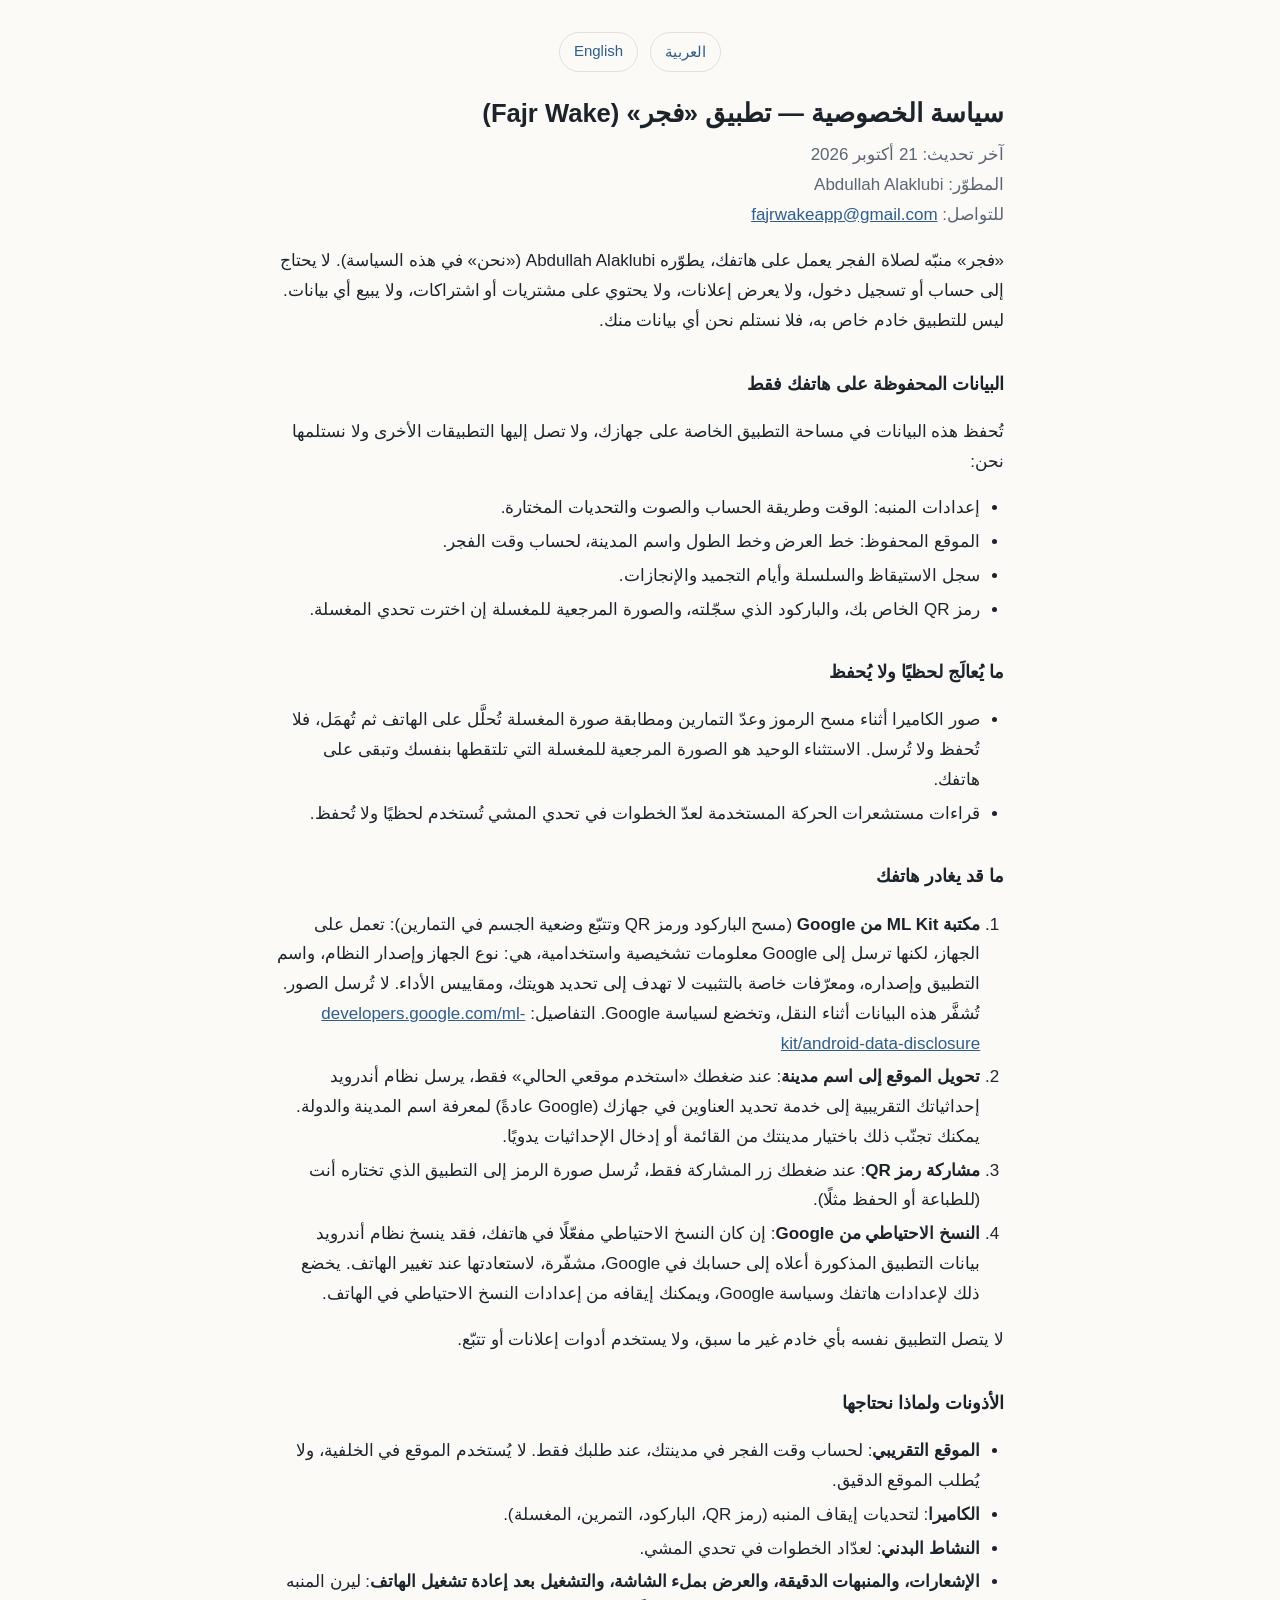
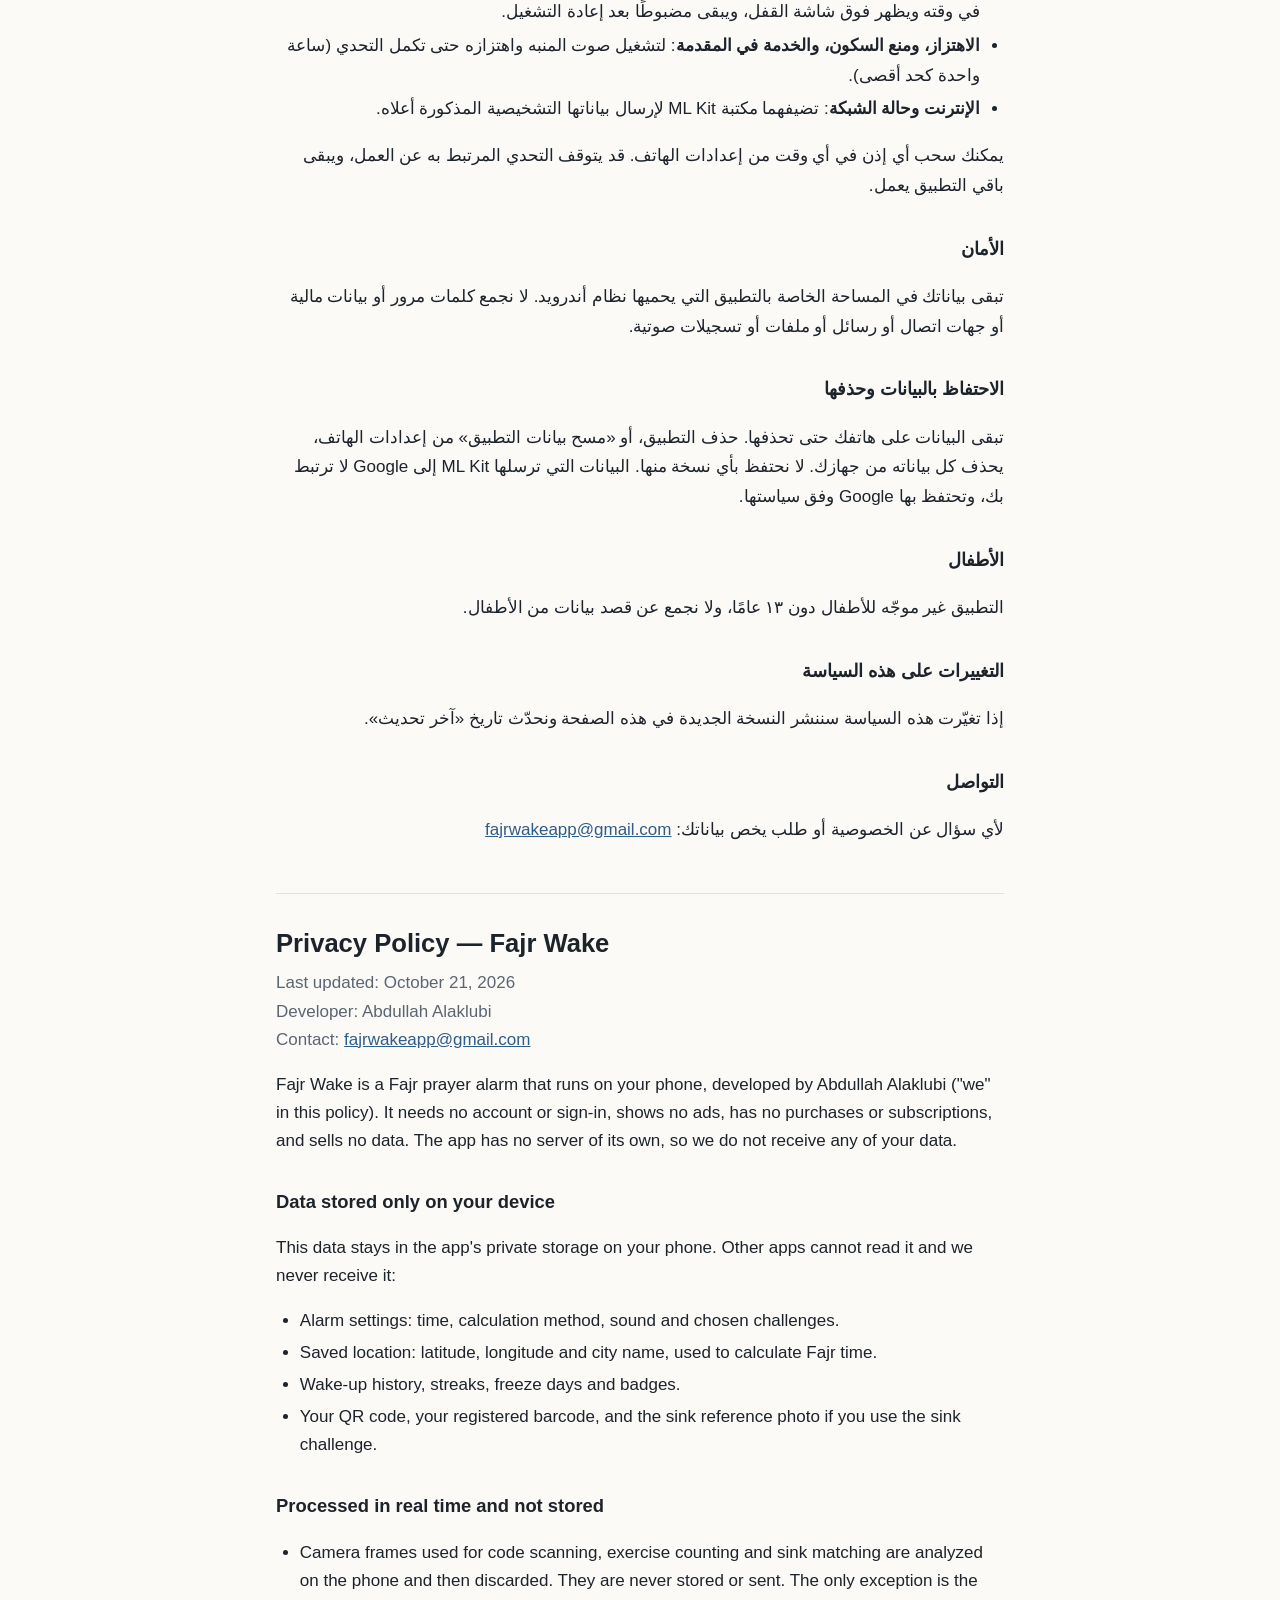
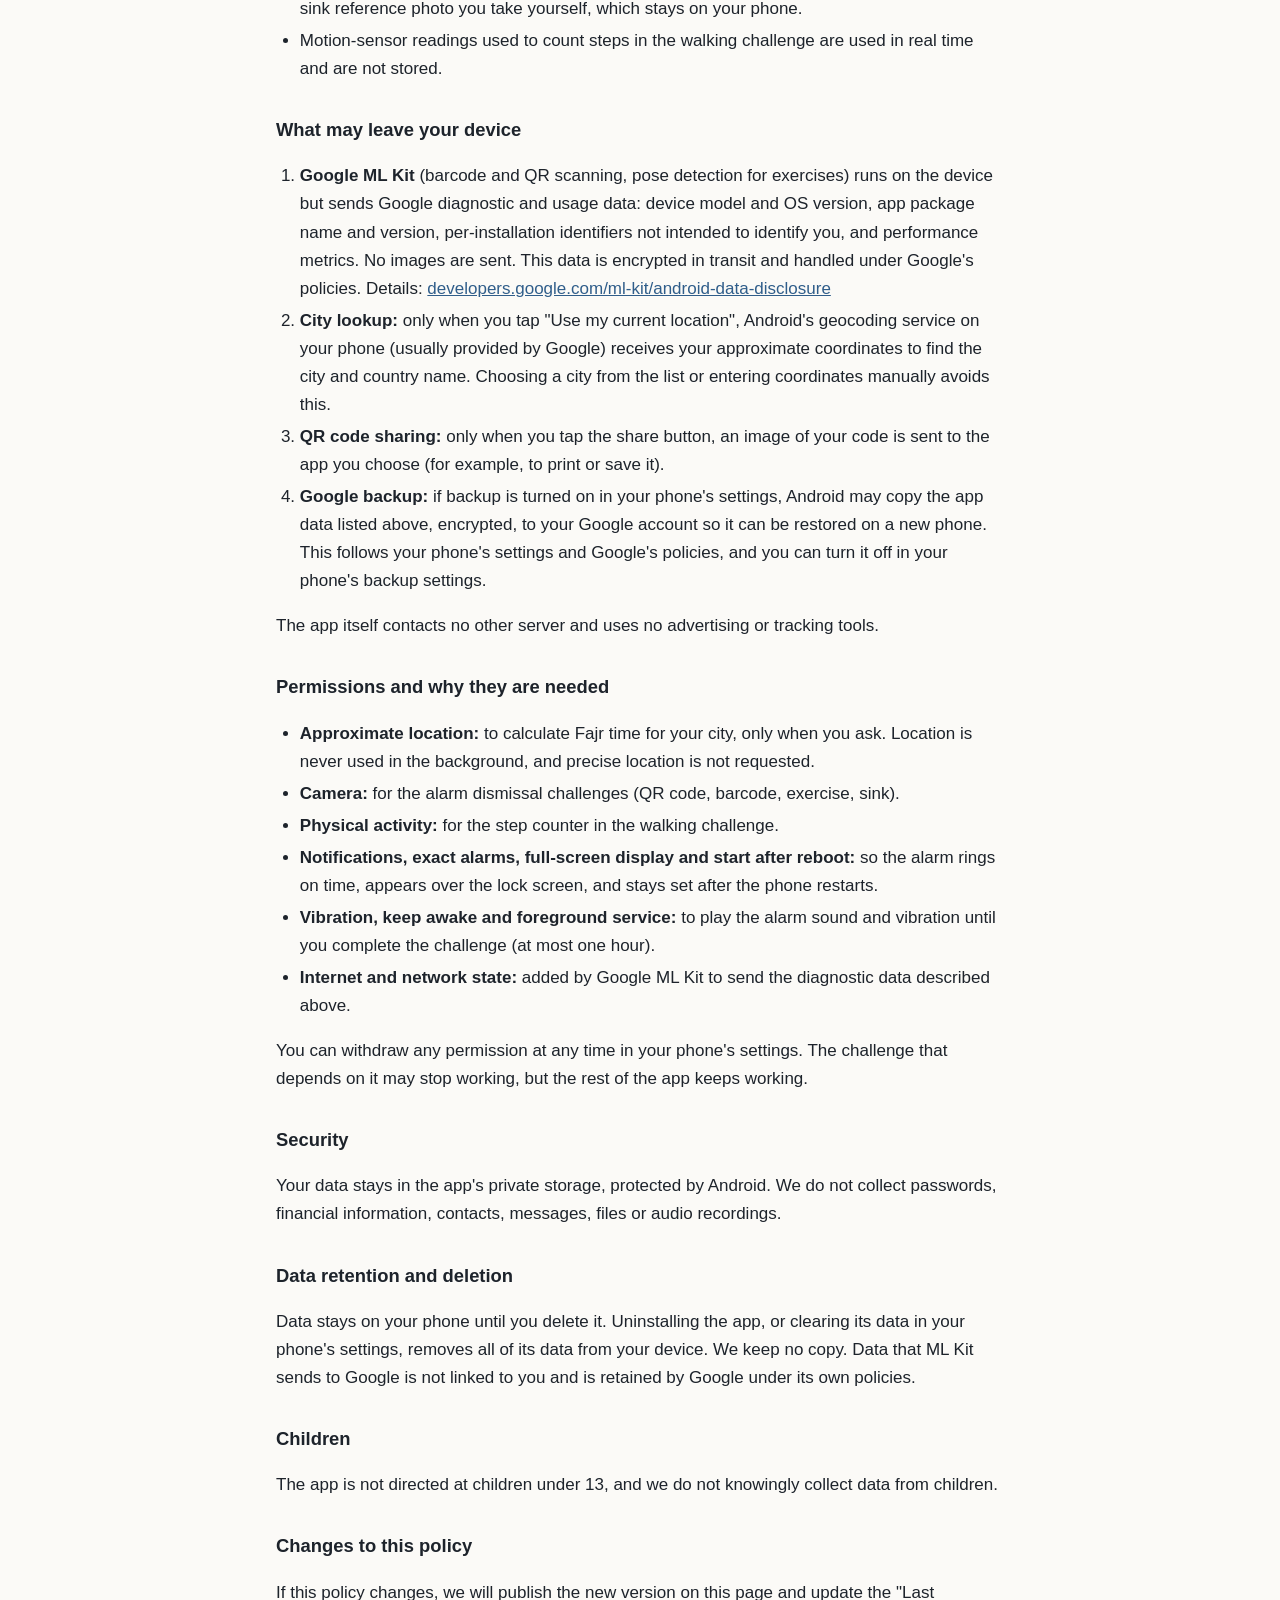
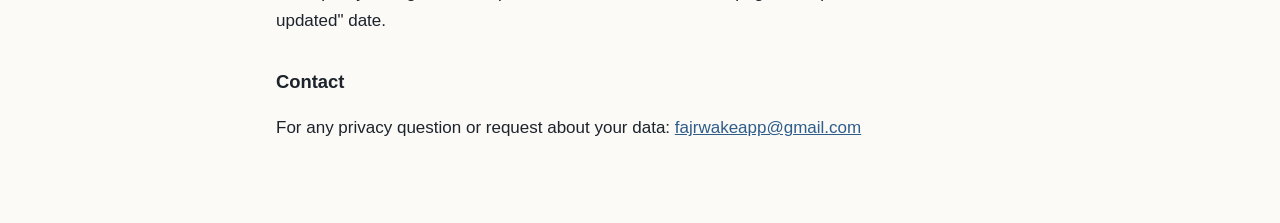
==== privacy-site/index.html @ e9460c7f "Add files via upload" ====
<!doctype html>
<html lang="ar" dir="rtl">
<head>
<meta charset="utf-8">
<meta name="viewport" content="width=device-width, initial-scale=1">
<title>سياسة الخصوصية — فجر | Fajr Wake Privacy Policy</title>
<meta name="description" content="Privacy policy of the Fajr Wake alarm app / سياسة الخصوصية لتطبيق منبه فجر">
<style>
  :root { --bg: #fbfaf7; --fg: #1d232b; --muted: #5b6573; --line: #e3e0d8; --accent: #2f5d8a; }
  @media (prefers-color-scheme: dark) {
    :root { --bg: #12161c; --fg: #e6e9ee; --muted: #9aa4b2; --line: #2a313b; --accent: #8db8e3; }
  }
  * { box-sizing: border-box; }
  body { margin: 0; background: var(--bg); color: var(--fg);
         font: 17px/1.75 "Noto Naskh Arabic", "Segoe UI", Tahoma, Arial, sans-serif; }
  main { max-width: 760px; margin: 0 auto; padding: 32px 16px 64px; }
  nav { display: flex; gap: 12px; justify-content: center; margin-bottom: 24px; }
  nav a { color: var(--accent); text-decoration: none; border: 1px solid var(--line);
          padding: 6px 14px; border-radius: 999px; font-size: 15px; }
  section + section { border-top: 1px solid var(--line); margin-top: 48px; padding-top: 32px; }
  h1 { font-size: 1.6rem; line-height: 1.4; margin: 0 0 8px; }
  h2 { font-size: 1.15rem; margin: 32px 0 8px; }
  .meta { color: var(--muted); margin: 0 0 16px; }
  a { color: var(--accent); overflow-wrap: anywhere; }
  ul, ol { padding-inline-start: 1.4em; }
  li { margin: 4px 0; }
  [lang="en"] { font-family: "Segoe UI", Roboto, Arial, sans-serif; line-height: 1.65; }
</style>
</head>
<body>
<main>
<nav><a href="#ar">العربية</a><a href="#en" lang="en">English</a></nav>

<section id="ar" lang="ar" dir="rtl">
<h1>سياسة الخصوصية — تطبيق «فجر» (Fajr Wake)</h1>
<p class="meta">آخر تحديث: 21 أكتوبر 2026<br>المطوّر: <span lang="en" dir="ltr">Abdullah Alaklubi</span><br>للتواصل: <a href="mailto:fajrwakeapp@gmail.com">fajrwakeapp@gmail.com</a></p>
<p>«فجر» منبّه لصلاة الفجر يعمل على هاتفك، يطوّره <span lang="en" dir="ltr">Abdullah Alaklubi</span> («نحن» في هذه السياسة). لا يحتاج إلى حساب أو تسجيل دخول، ولا يعرض إعلانات، ولا يحتوي على مشتريات أو اشتراكات، ولا يبيع أي بيانات. ليس للتطبيق خادم خاص به، فلا نستلم نحن أي بيانات منك.</p>

<h2>البيانات المحفوظة على هاتفك فقط</h2>
<p>تُحفظ هذه البيانات في مساحة التطبيق الخاصة على جهازك، ولا تصل إليها التطبيقات الأخرى ولا نستلمها نحن:</p>
<ul>
<li>إعدادات المنبه: الوقت وطريقة الحساب والصوت والتحديات المختارة.</li>
<li>الموقع المحفوظ: خط العرض وخط الطول واسم المدينة، لحساب وقت الفجر.</li>
<li>سجل الاستيقاظ والسلسلة وأيام التجميد والإنجازات.</li>
<li>رمز QR الخاص بك، والباركود الذي سجّلته، والصورة المرجعية للمغسلة إن اخترت تحدي المغسلة.</li>
</ul>

<h2>ما يُعالَج لحظيًا ولا يُحفظ</h2>
<ul>
<li>صور الكاميرا أثناء مسح الرموز وعدّ التمارين ومطابقة صورة المغسلة تُحلَّل على الهاتف ثم تُهمَل، فلا تُحفظ ولا تُرسل. الاستثناء الوحيد هو الصورة المرجعية للمغسلة التي تلتقطها بنفسك وتبقى على هاتفك.</li>
<li>قراءات مستشعرات الحركة المستخدمة لعدّ الخطوات في تحدي المشي تُستخدم لحظيًا ولا تُحفظ.</li>
</ul>

<h2>ما قد يغادر هاتفك</h2>
<ol>
<li><strong>مكتبة ML Kit من Google</strong> (مسح الباركود ورمز QR وتتبّع وضعية الجسم في التمارين): تعمل على الجهاز، لكنها ترسل إلى Google معلومات تشخيصية واستخدامية، هي: نوع الجهاز وإصدار النظام، واسم التطبيق وإصداره، ومعرّفات خاصة بالتثبيت لا تهدف إلى تحديد هويتك، ومقاييس الأداء. لا تُرسل الصور. تُشفَّر هذه البيانات أثناء النقل، وتخضع لسياسة Google. التفاصيل: <a href="https://developers.google.com/ml-kit/android-data-disclosure" lang="en" dir="ltr">developers.google.com/ml-kit/android-data-disclosure</a></li>
<li><strong>تحويل الموقع إلى اسم مدينة</strong>: عند ضغطك «استخدم موقعي الحالي» فقط، يرسل نظام أندرويد إحداثياتك التقريبية إلى خدمة تحديد العناوين في جهازك (Google عادةً) لمعرفة اسم المدينة والدولة. يمكنك تجنّب ذلك باختيار مدينتك من القائمة أو إدخال الإحداثيات يدويًا.</li>
<li><strong>مشاركة رمز QR</strong>: عند ضغطك زر المشاركة فقط، تُرسل صورة الرمز إلى التطبيق الذي تختاره أنت (للطباعة أو الحفظ مثلًا).</li>
<li><strong>النسخ الاحتياطي من Google</strong>: إن كان النسخ الاحتياطي مفعّلًا في هاتفك، فقد ينسخ نظام أندرويد بيانات التطبيق المذكورة أعلاه إلى حسابك في Google، مشفّرة، لاستعادتها عند تغيير الهاتف. يخضع ذلك لإعدادات هاتفك وسياسة Google، ويمكنك إيقافه من إعدادات النسخ الاحتياطي في الهاتف.</li>
</ol>
<p>لا يتصل التطبيق نفسه بأي خادم غير ما سبق، ولا يستخدم أدوات إعلانات أو تتبّع.</p>

<h2>الأذونات ولماذا نحتاجها</h2>
<ul>
<li><strong>الموقع التقريبي</strong>: لحساب وقت الفجر في مدينتك، عند طلبك فقط. لا يُستخدم الموقع في الخلفية، ولا يُطلب الموقع الدقيق.</li>
<li><strong>الكاميرا</strong>: لتحديات إيقاف المنبه (رمز QR، الباركود، التمرين، المغسلة).</li>
<li><strong>النشاط البدني</strong>: لعدّاد الخطوات في تحدي المشي.</li>
<li><strong>الإشعارات، والمنبهات الدقيقة، والعرض بملء الشاشة، والتشغيل بعد إعادة تشغيل الهاتف</strong>: ليرن المنبه في وقته ويظهر فوق شاشة القفل، ويبقى مضبوطًا بعد إعادة التشغيل.</li>
<li><strong>الاهتزاز، ومنع السكون، والخدمة في المقدمة</strong>: لتشغيل صوت المنبه واهتزازه حتى تكمل التحدي (ساعة واحدة كحد أقصى).</li>
<li><strong>الإنترنت وحالة الشبكة</strong>: تضيفهما مكتبة ML Kit لإرسال بياناتها التشخيصية المذكورة أعلاه.</li>
</ul>
<p>يمكنك سحب أي إذن في أي وقت من إعدادات الهاتف. قد يتوقف التحدي المرتبط به عن العمل، ويبقى باقي التطبيق يعمل.</p>

<h2>الأمان</h2>
<p>تبقى بياناتك في المساحة الخاصة بالتطبيق التي يحميها نظام أندرويد. لا نجمع كلمات مرور أو بيانات مالية أو جهات اتصال أو رسائل أو ملفات أو تسجيلات صوتية.</p>

<h2>الاحتفاظ بالبيانات وحذفها</h2>
<p>تبقى البيانات على هاتفك حتى تحذفها. حذف التطبيق، أو «مسح بيانات التطبيق» من إعدادات الهاتف، يحذف كل بياناته من جهازك. لا نحتفظ بأي نسخة منها. البيانات التي ترسلها ML Kit إلى Google لا ترتبط بك، وتحتفظ بها Google وفق سياستها.</p>

<h2>الأطفال</h2>
<p>التطبيق غير موجّه للأطفال دون ١٣ عامًا، ولا نجمع عن قصد بيانات من الأطفال.</p>

<h2>التغييرات على هذه السياسة</h2>
<p>إذا تغيّرت هذه السياسة سننشر النسخة الجديدة في هذه الصفحة ونحدّث تاريخ «آخر تحديث».</p>

<h2>التواصل</h2>
<p>لأي سؤال عن الخصوصية أو طلب يخص بياناتك: <a href="mailto:fajrwakeapp@gmail.com">fajrwakeapp@gmail.com</a></p>
</section>

<section id="en" lang="en" dir="ltr">
<h1>Privacy Policy — Fajr Wake</h1>
<p class="meta">Last updated: October 21, 2026<br>Developer: Abdullah Alaklubi<br>Contact: <a href="mailto:fajrwakeapp@gmail.com">fajrwakeapp@gmail.com</a></p>
<p>Fajr Wake is a Fajr prayer alarm that runs on your phone, developed by Abdullah Alaklubi ("we" in this policy). It needs no account or sign-in, shows no ads, has no purchases or subscriptions, and sells no data. The app has no server of its own, so we do not receive any of your data.</p>

<h2>Data stored only on your device</h2>
<p>This data stays in the app's private storage on your phone. Other apps cannot read it and we never receive it:</p>
<ul>
<li>Alarm settings: time, calculation method, sound and chosen challenges.</li>
<li>Saved location: latitude, longitude and city name, used to calculate Fajr time.</li>
<li>Wake-up history, streaks, freeze days and badges.</li>
<li>Your QR code, your registered barcode, and the sink reference photo if you use the sink challenge.</li>
</ul>

<h2>Processed in real time and not stored</h2>
<ul>
<li>Camera frames used for code scanning, exercise counting and sink matching are analyzed on the phone and then discarded. They are never stored or sent. The only exception is the sink reference photo you take yourself, which stays on your phone.</li>
<li>Motion-sensor readings used to count steps in the walking challenge are used in real time and are not stored.</li>
</ul>

<h2>What may leave your device</h2>
<ol>
<li><strong>Google ML Kit</strong> (barcode and QR scanning, pose detection for exercises) runs on the device but sends Google diagnostic and usage data: device model and OS version, app package name and version, per-installation identifiers not intended to identify you, and performance metrics. No images are sent. This data is encrypted in transit and handled under Google's policies. Details: <a href="https://developers.google.com/ml-kit/android-data-disclosure">developers.google.com/ml-kit/android-data-disclosure</a></li>
<li><strong>City lookup:</strong> only when you tap "Use my current location", Android's geocoding service on your phone (usually provided by Google) receives your approximate coordinates to find the city and country name. Choosing a city from the list or entering coordinates manually avoids this.</li>
<li><strong>QR code sharing:</strong> only when you tap the share button, an image of your code is sent to the app you choose (for example, to print or save it).</li>
<li><strong>Google backup:</strong> if backup is turned on in your phone's settings, Android may copy the app data listed above, encrypted, to your Google account so it can be restored on a new phone. This follows your phone's settings and Google's policies, and you can turn it off in your phone's backup settings.</li>
</ol>
<p>The app itself contacts no other server and uses no advertising or tracking tools.</p>

<h2>Permissions and why they are needed</h2>
<ul>
<li><strong>Approximate location:</strong> to calculate Fajr time for your city, only when you ask. Location is never used in the background, and precise location is not requested.</li>
<li><strong>Camera:</strong> for the alarm dismissal challenges (QR code, barcode, exercise, sink).</li>
<li><strong>Physical activity:</strong> for the step counter in the walking challenge.</li>
<li><strong>Notifications, exact alarms, full-screen display and start after reboot:</strong> so the alarm rings on time, appears over the lock screen, and stays set after the phone restarts.</li>
<li><strong>Vibration, keep awake and foreground service:</strong> to play the alarm sound and vibration until you complete the challenge (at most one hour).</li>
<li><strong>Internet and network state:</strong> added by Google ML Kit to send the diagnostic data described above.</li>
</ul>
<p>You can withdraw any permission at any time in your phone's settings. The challenge that depends on it may stop working, but the rest of the app keeps working.</p>

<h2>Security</h2>
<p>Your data stays in the app's private storage, protected by Android. We do not collect passwords, financial information, contacts, messages, files or audio recordings.</p>

<h2>Data retention and deletion</h2>
<p>Data stays on your phone until you delete it. Uninstalling the app, or clearing its data in your phone's settings, removes all of its data from your device. We keep no copy. Data that ML Kit sends to Google is not linked to you and is retained by Google under its own policies.</p>

<h2>Children</h2>
<p>The app is not directed at children under 13, and we do not knowingly collect data from children.</p>

<h2>Changes to this policy</h2>
<p>If this policy changes, we will publish the new version on this page and update the "Last updated" date.</p>

<h2>Contact</h2>
<p>For any privacy question or request about your data: <a href="mailto:fajrwakeapp@gmail.com">fajrwakeapp@gmail.com</a></p>
</section>
</main>
</body>
</html>
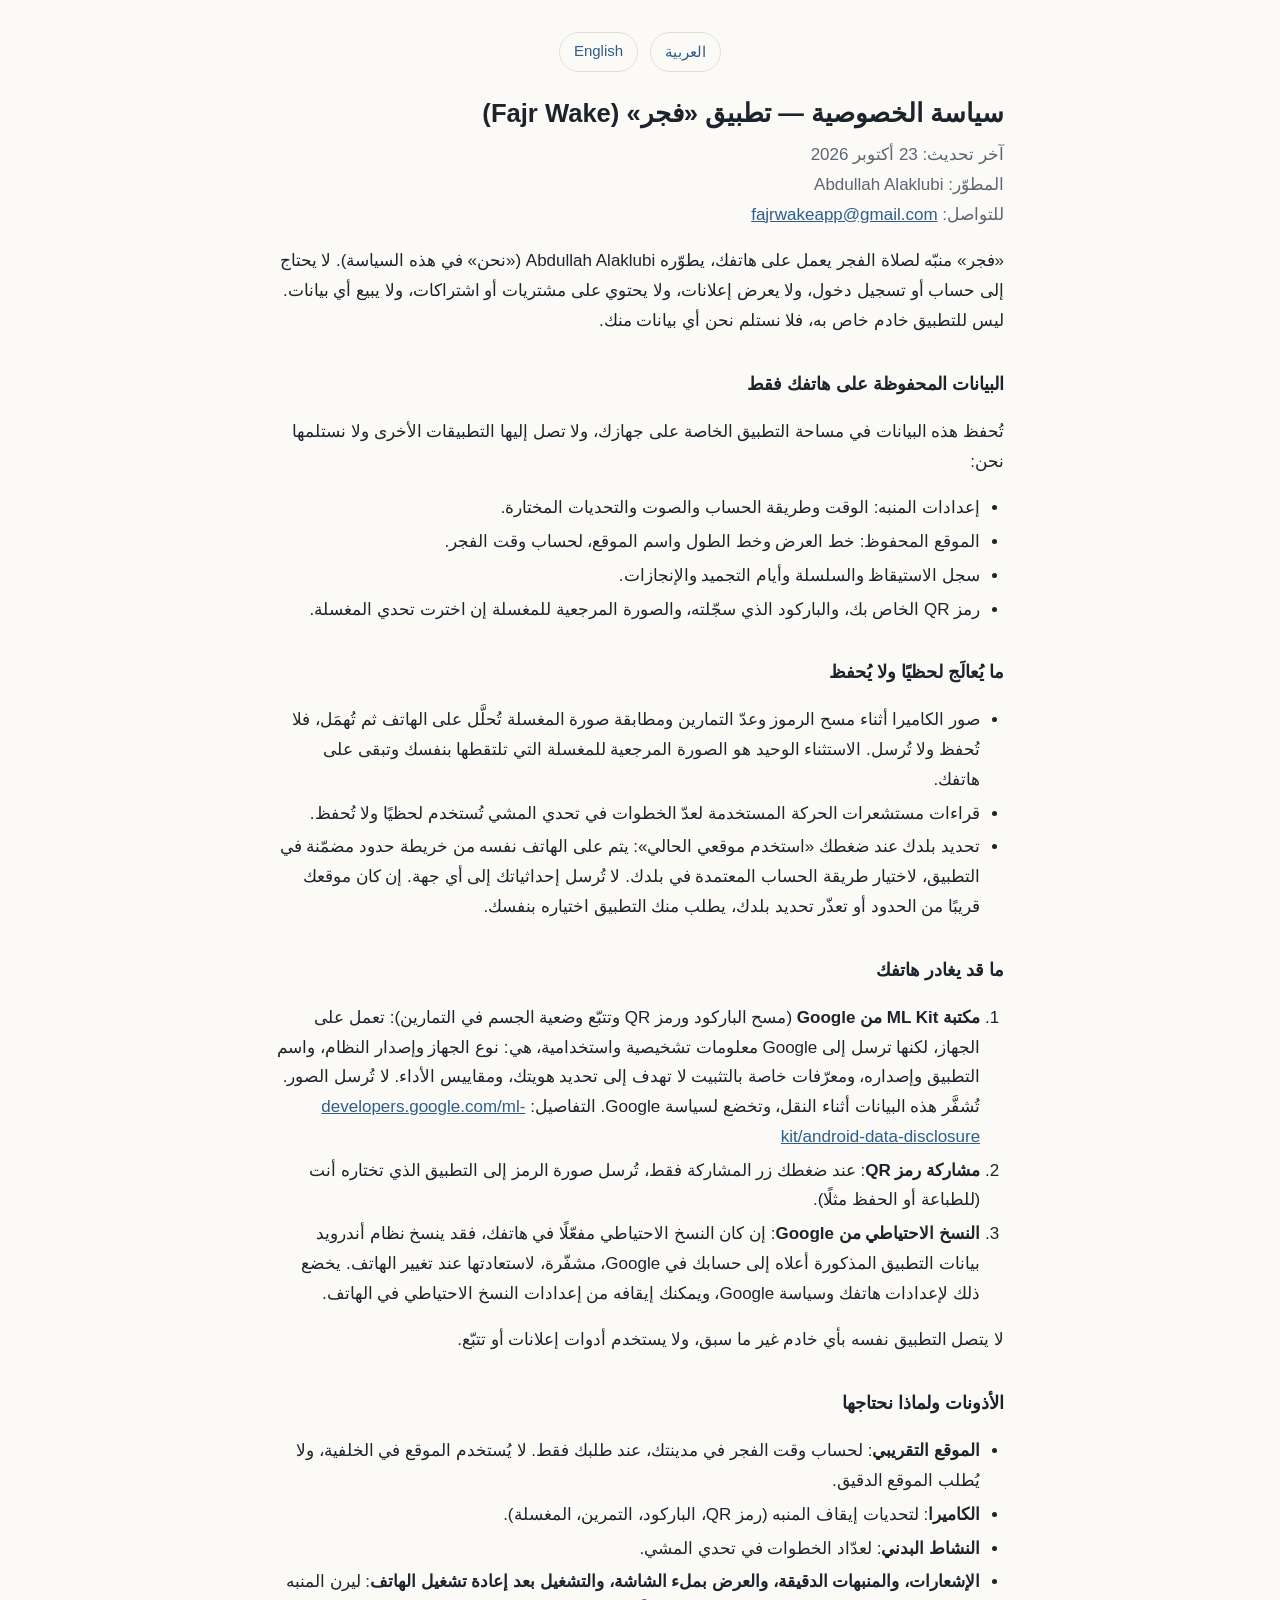
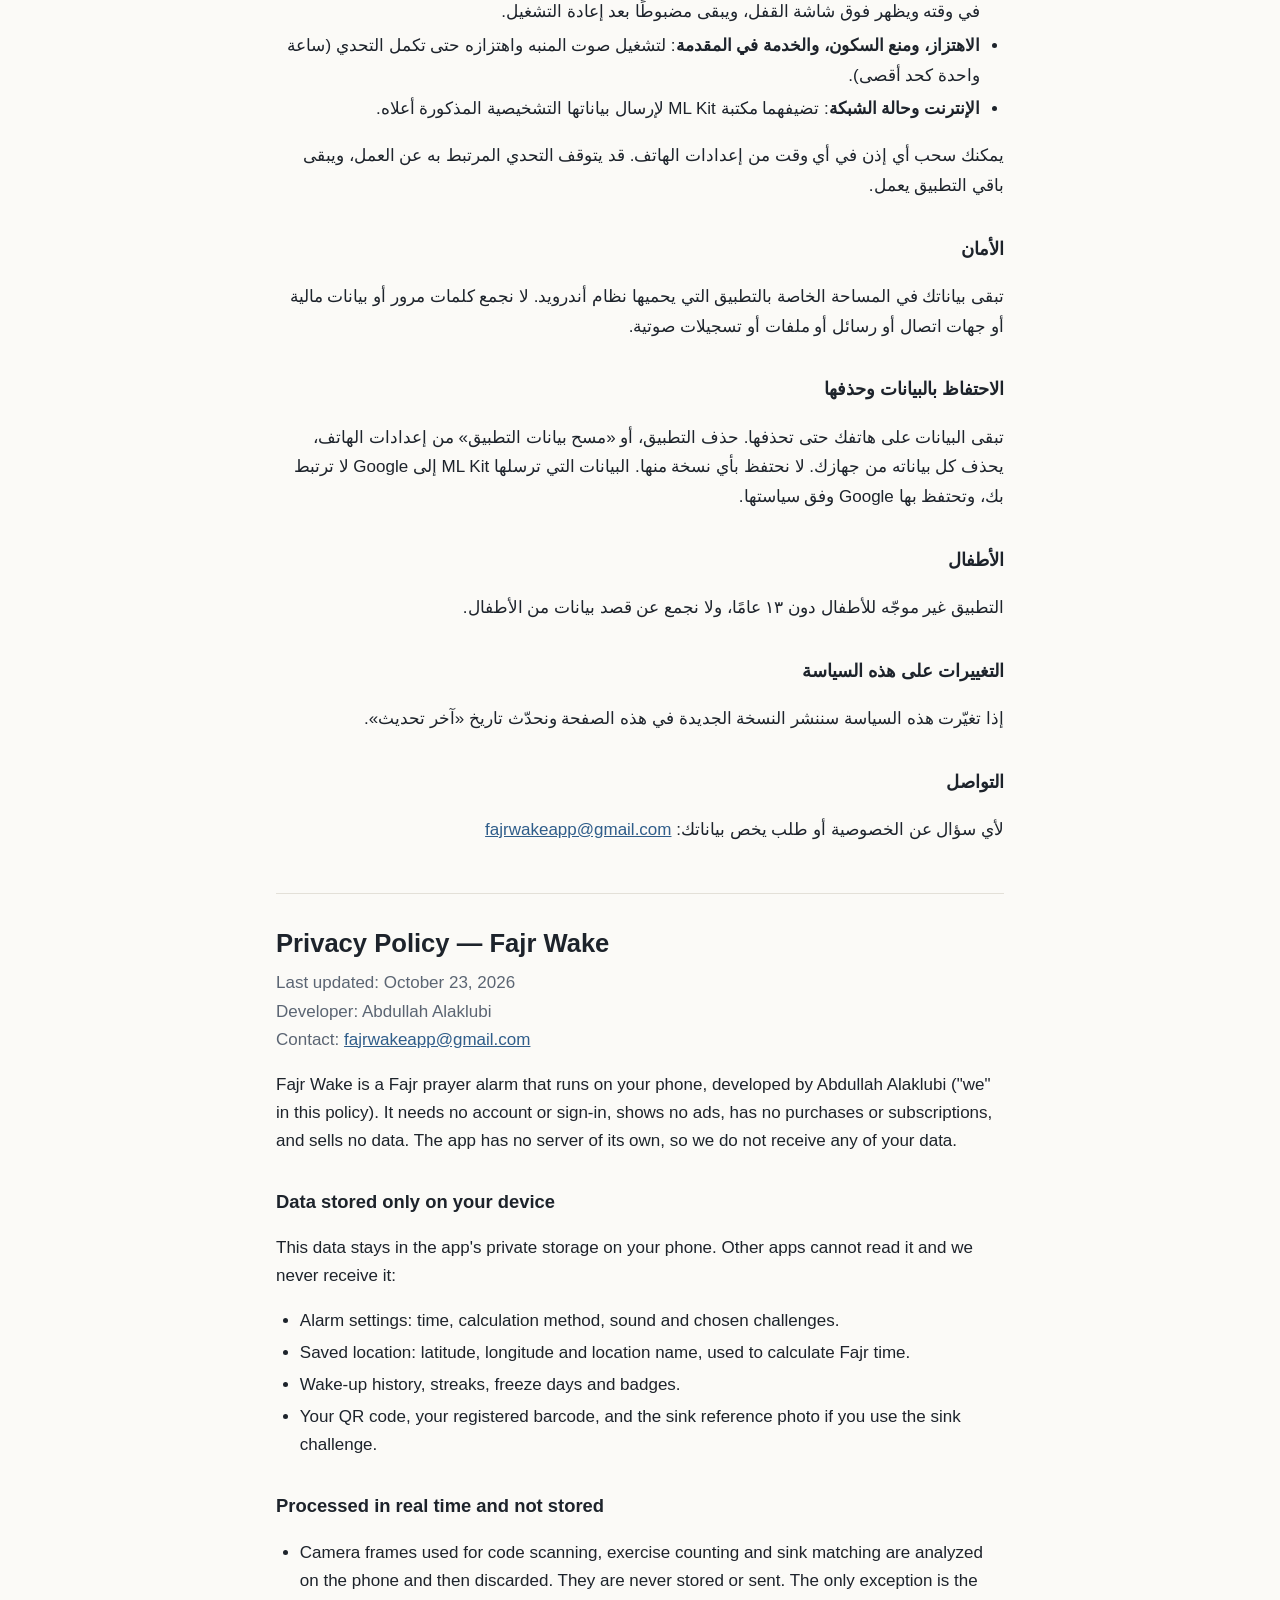
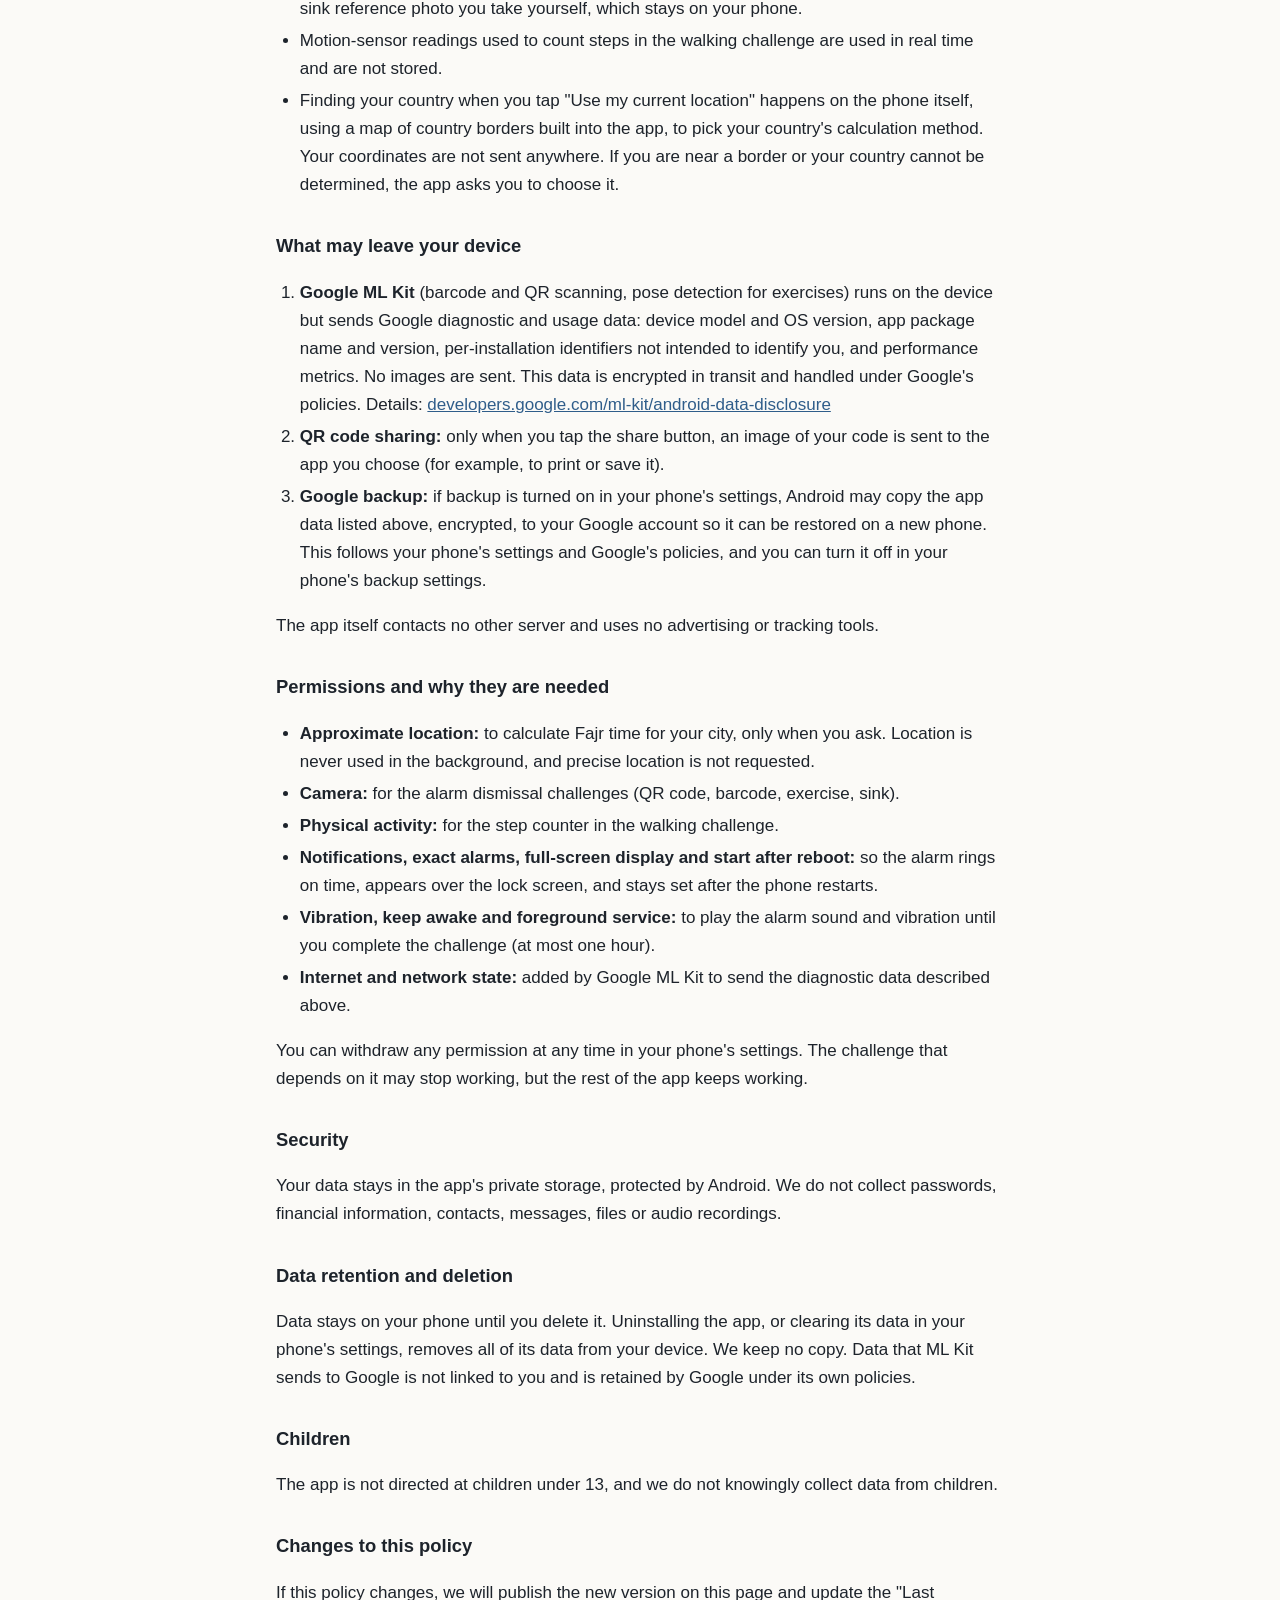
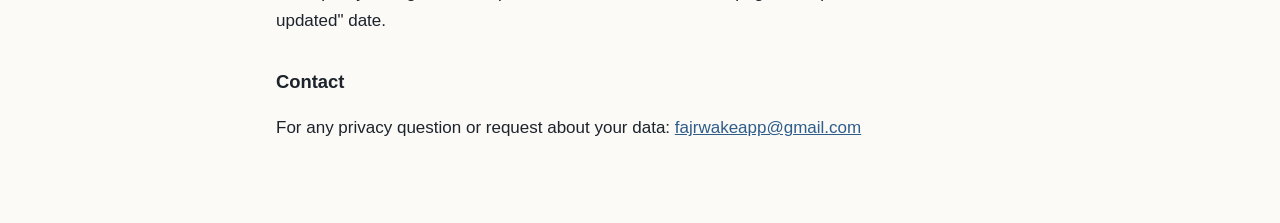
==== commit c64fb13a: "Update index.html" ====
--- a/privacy-site/index.html
+++ b/privacy-site/index.html
@@ -33,14 +33,14 @@
 
 <section id="ar" lang="ar" dir="rtl">
 <h1>سياسة الخصوصية — تطبيق «فجر» (Fajr Wake)</h1>
-<p class="meta">آخر تحديث: 21 أكتوبر 2026<br>المطوّر: <span lang="en" dir="ltr">Abdullah Alaklubi</span><br>للتواصل: <a href="mailto:fajrwakeapp@gmail.com">fajrwakeapp@gmail.com</a></p>
+<p class="meta">آخر تحديث: 23 أكتوبر 2026<br>المطوّر: <span lang="en" dir="ltr">Abdullah Alaklubi</span><br>للتواصل: <a href="mailto:fajrwakeapp@gmail.com">fajrwakeapp@gmail.com</a></p>
 <p>«فجر» منبّه لصلاة الفجر يعمل على هاتفك، يطوّره <span lang="en" dir="ltr">Abdullah Alaklubi</span> («نحن» في هذه السياسة). لا يحتاج إلى حساب أو تسجيل دخول، ولا يعرض إعلانات، ولا يحتوي على مشتريات أو اشتراكات، ولا يبيع أي بيانات. ليس للتطبيق خادم خاص به، فلا نستلم نحن أي بيانات منك.</p>
 
 <h2>البيانات المحفوظة على هاتفك فقط</h2>
 <p>تُحفظ هذه البيانات في مساحة التطبيق الخاصة على جهازك، ولا تصل إليها التطبيقات الأخرى ولا نستلمها نحن:</p>
 <ul>
 <li>إعدادات المنبه: الوقت وطريقة الحساب والصوت والتحديات المختارة.</li>
-<li>الموقع المحفوظ: خط العرض وخط الطول واسم المدينة، لحساب وقت الفجر.</li>
+<li>الموقع المحفوظ: خط العرض وخط الطول واسم الموقع، لحساب وقت الفجر.</li>
 <li>سجل الاستيقاظ والسلسلة وأيام التجميد والإنجازات.</li>
 <li>رمز QR الخاص بك، والباركود الذي سجّلته، والصورة المرجعية للمغسلة إن اخترت تحدي المغسلة.</li>
 </ul>
@@ -49,12 +49,12 @@
 <ul>
 <li>صور الكاميرا أثناء مسح الرموز وعدّ التمارين ومطابقة صورة المغسلة تُحلَّل على الهاتف ثم تُهمَل، فلا تُحفظ ولا تُرسل. الاستثناء الوحيد هو الصورة المرجعية للمغسلة التي تلتقطها بنفسك وتبقى على هاتفك.</li>
 <li>قراءات مستشعرات الحركة المستخدمة لعدّ الخطوات في تحدي المشي تُستخدم لحظيًا ولا تُحفظ.</li>
+<li>تحديد بلدك عند ضغطك «استخدم موقعي الحالي»: يتم على الهاتف نفسه من خريطة حدود مضمّنة في التطبيق، لاختيار طريقة الحساب المعتمدة في بلدك. لا تُرسل إحداثياتك إلى أي جهة. إن كان موقعك قريبًا من الحدود أو تعذّر تحديد بلدك، يطلب منك التطبيق اختياره بنفسك.</li>
 </ul>
 
 <h2>ما قد يغادر هاتفك</h2>
 <ol>
 <li><strong>مكتبة ML Kit من Google</strong> (مسح الباركود ورمز QR وتتبّع وضعية الجسم في التمارين): تعمل على الجهاز، لكنها ترسل إلى Google معلومات تشخيصية واستخدامية، هي: نوع الجهاز وإصدار النظام، واسم التطبيق وإصداره، ومعرّفات خاصة بالتثبيت لا تهدف إلى تحديد هويتك، ومقاييس الأداء. لا تُرسل الصور. تُشفَّر هذه البيانات أثناء النقل، وتخضع لسياسة Google. التفاصيل: <a href="https://developers.google.com/ml-kit/android-data-disclosure" lang="en" dir="ltr">developers.google.com/ml-kit/android-data-disclosure</a></li>
-<li><strong>تحويل الموقع إلى اسم مدينة</strong>: عند ضغطك «استخدم موقعي الحالي» فقط، يرسل نظام أندرويد إحداثياتك التقريبية إلى خدمة تحديد العناوين في جهازك (Google عادةً) لمعرفة اسم المدينة والدولة. يمكنك تجنّب ذلك باختيار مدينتك من القائمة أو إدخال الإحداثيات يدويًا.</li>
 <li><strong>مشاركة رمز QR</strong>: عند ضغطك زر المشاركة فقط، تُرسل صورة الرمز إلى التطبيق الذي تختاره أنت (للطباعة أو الحفظ مثلًا).</li>
 <li><strong>النسخ الاحتياطي من Google</strong>: إن كان النسخ الاحتياطي مفعّلًا في هاتفك، فقد ينسخ نظام أندرويد بيانات التطبيق المذكورة أعلاه إلى حسابك في Google، مشفّرة، لاستعادتها عند تغيير الهاتف. يخضع ذلك لإعدادات هاتفك وسياسة Google، ويمكنك إيقافه من إعدادات النسخ الاحتياطي في الهاتف.</li>
 </ol>
@@ -89,14 +89,14 @@
 
 <section id="en" lang="en" dir="ltr">
 <h1>Privacy Policy — Fajr Wake</h1>
-<p class="meta">Last updated: October 21, 2026<br>Developer: Abdullah Alaklubi<br>Contact: <a href="mailto:fajrwakeapp@gmail.com">fajrwakeapp@gmail.com</a></p>
+<p class="meta">Last updated: October 23, 2026<br>Developer: Abdullah Alaklubi<br>Contact: <a href="mailto:fajrwakeapp@gmail.com">fajrwakeapp@gmail.com</a></p>
 <p>Fajr Wake is a Fajr prayer alarm that runs on your phone, developed by Abdullah Alaklubi ("we" in this policy). It needs no account or sign-in, shows no ads, has no purchases or subscriptions, and sells no data. The app has no server of its own, so we do not receive any of your data.</p>
 
 <h2>Data stored only on your device</h2>
 <p>This data stays in the app's private storage on your phone. Other apps cannot read it and we never receive it:</p>
 <ul>
 <li>Alarm settings: time, calculation method, sound and chosen challenges.</li>
-<li>Saved location: latitude, longitude and city name, used to calculate Fajr time.</li>
+<li>Saved location: latitude, longitude and location name, used to calculate Fajr time.</li>
 <li>Wake-up history, streaks, freeze days and badges.</li>
 <li>Your QR code, your registered barcode, and the sink reference photo if you use the sink challenge.</li>
 </ul>
@@ -105,12 +105,12 @@
 <ul>
 <li>Camera frames used for code scanning, exercise counting and sink matching are analyzed on the phone and then discarded. They are never stored or sent. The only exception is the sink reference photo you take yourself, which stays on your phone.</li>
 <li>Motion-sensor readings used to count steps in the walking challenge are used in real time and are not stored.</li>
+<li>Finding your country when you tap "Use my current location" happens on the phone itself, using a map of country borders built into the app, to pick your country's calculation method. Your coordinates are not sent anywhere. If you are near a border or your country cannot be determined, the app asks you to choose it.</li>
 </ul>
 
 <h2>What may leave your device</h2>
 <ol>
 <li><strong>Google ML Kit</strong> (barcode and QR scanning, pose detection for exercises) runs on the device but sends Google diagnostic and usage data: device model and OS version, app package name and version, per-installation identifiers not intended to identify you, and performance metrics. No images are sent. This data is encrypted in transit and handled under Google's policies. Details: <a href="https://developers.google.com/ml-kit/android-data-disclosure">developers.google.com/ml-kit/android-data-disclosure</a></li>
-<li><strong>City lookup:</strong> only when you tap "Use my current location", Android's geocoding service on your phone (usually provided by Google) receives your approximate coordinates to find the city and country name. Choosing a city from the list or entering coordinates manually avoids this.</li>
 <li><strong>QR code sharing:</strong> only when you tap the share button, an image of your code is sent to the app you choose (for example, to print or save it).</li>
 <li><strong>Google backup:</strong> if backup is turned on in your phone's settings, Android may copy the app data listed above, encrypted, to your Google account so it can be restored on a new phone. This follows your phone's settings and Google's policies, and you can turn it off in your phone's backup settings.</li>
 </ol>
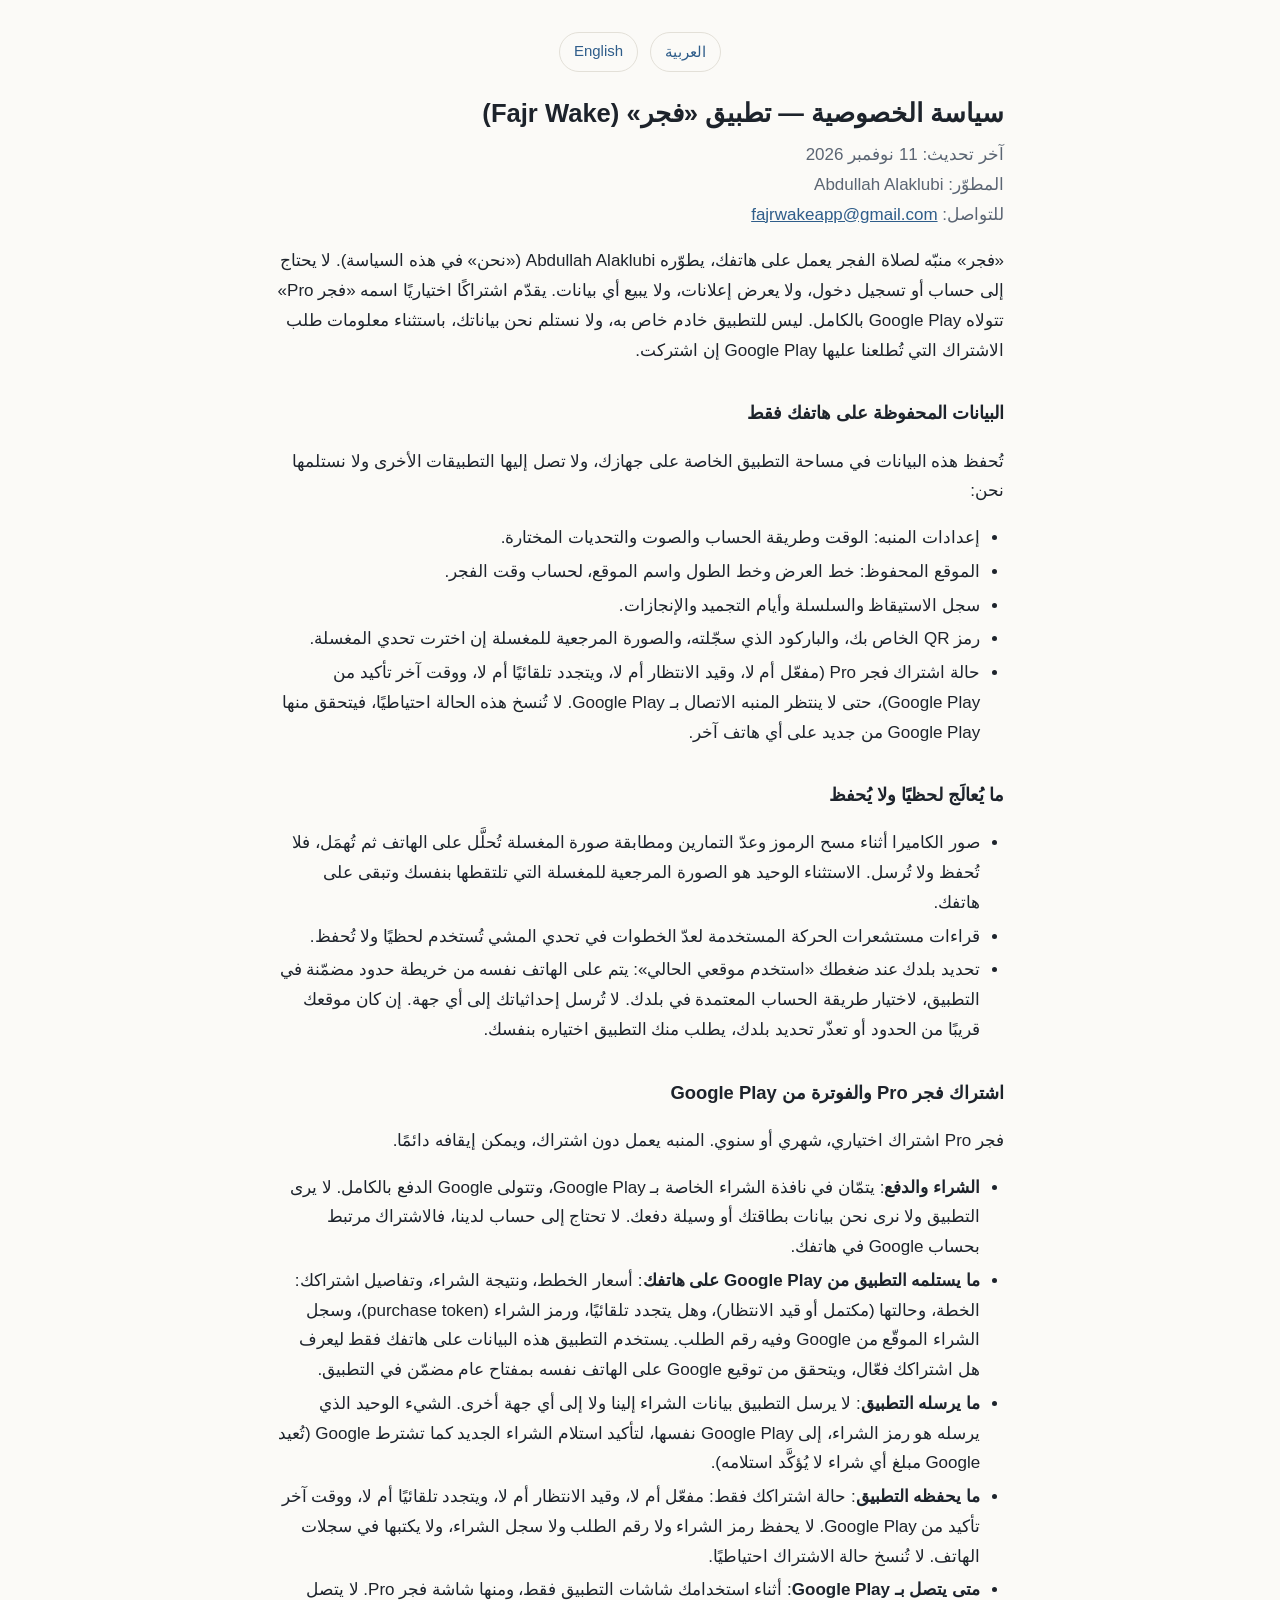
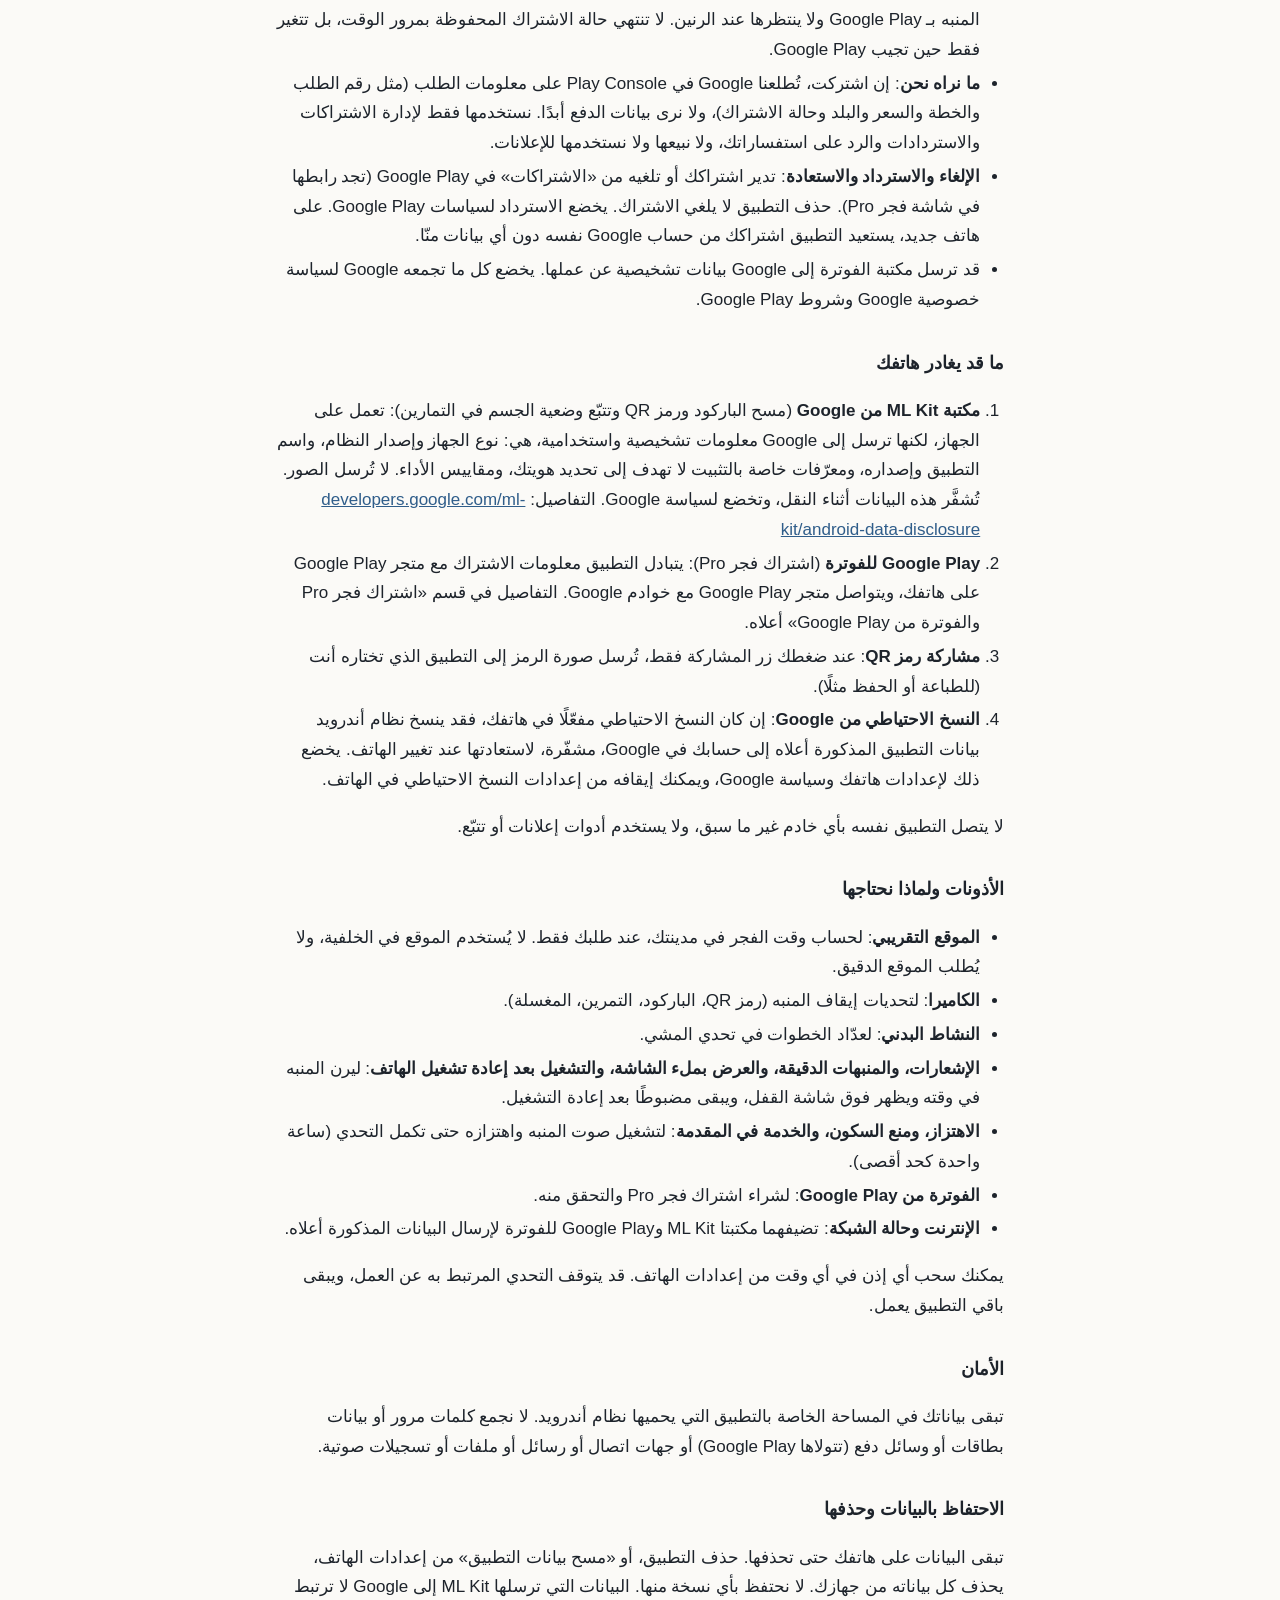
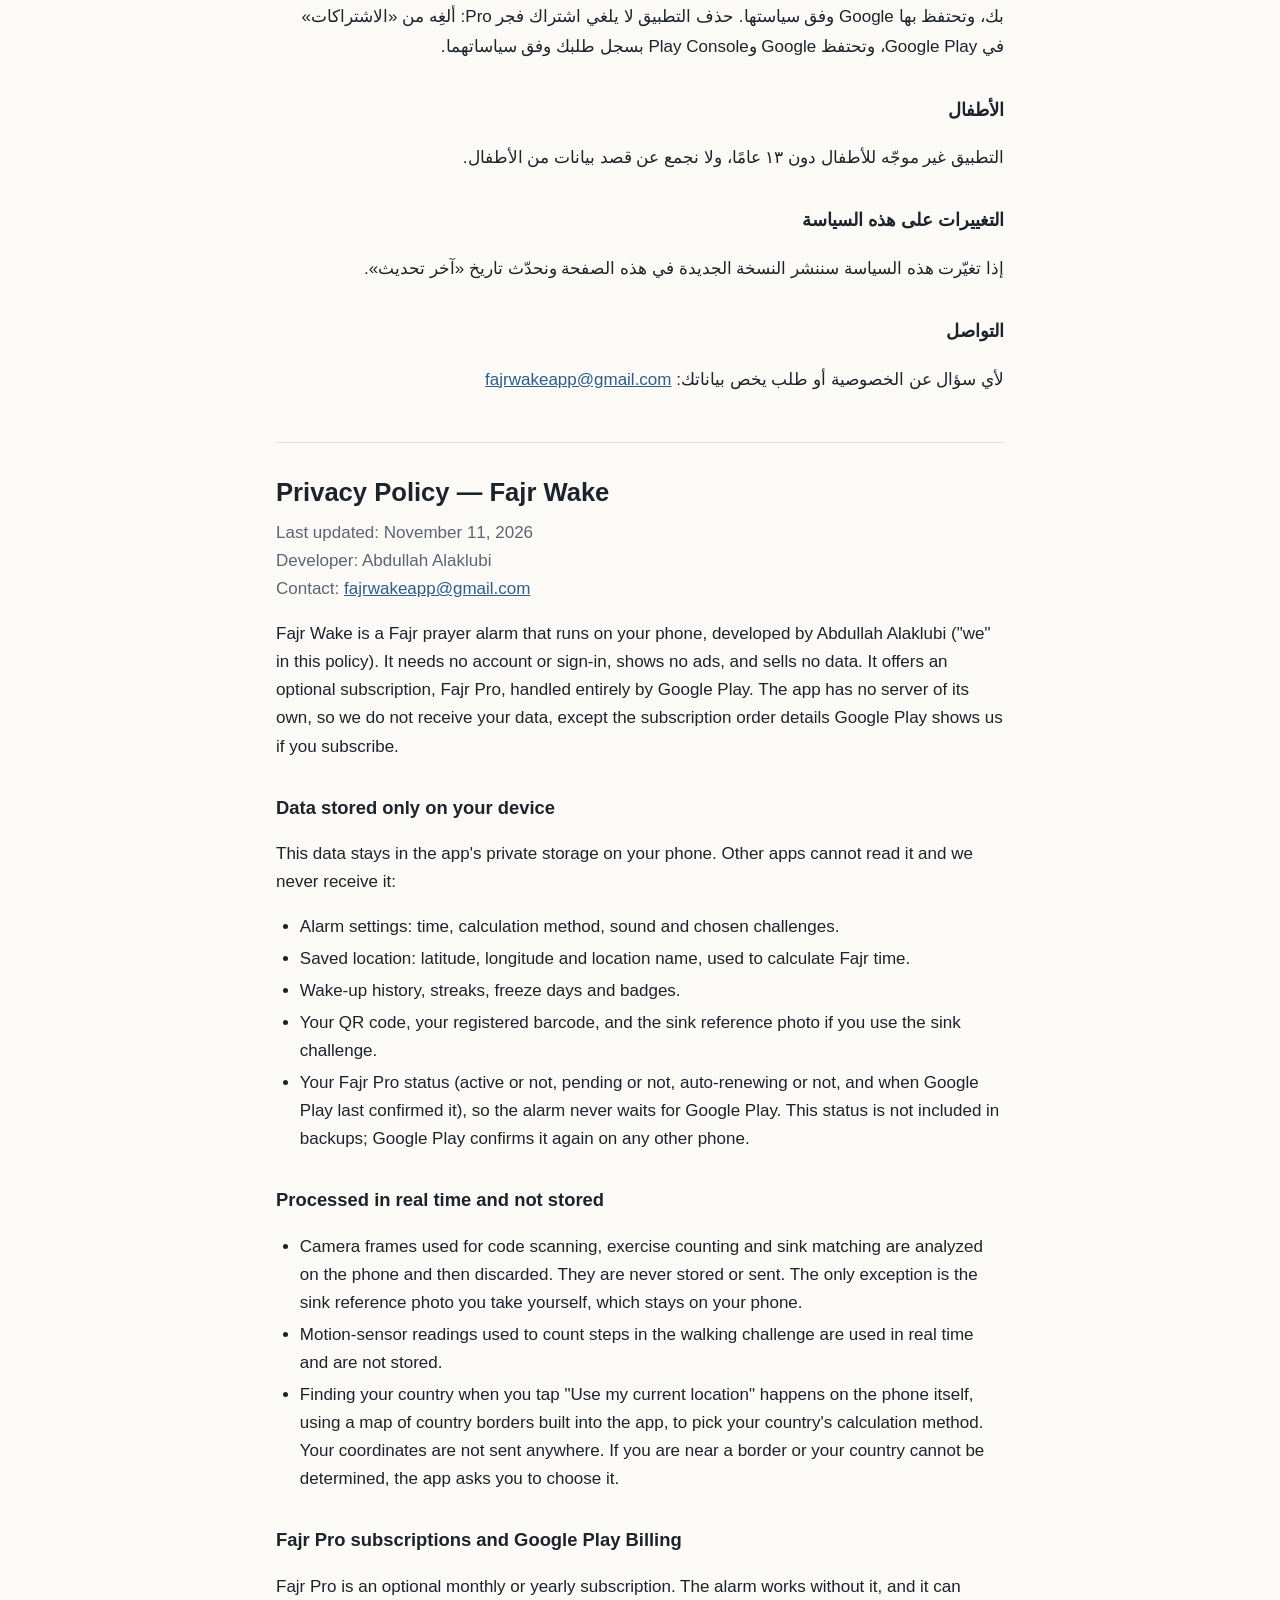
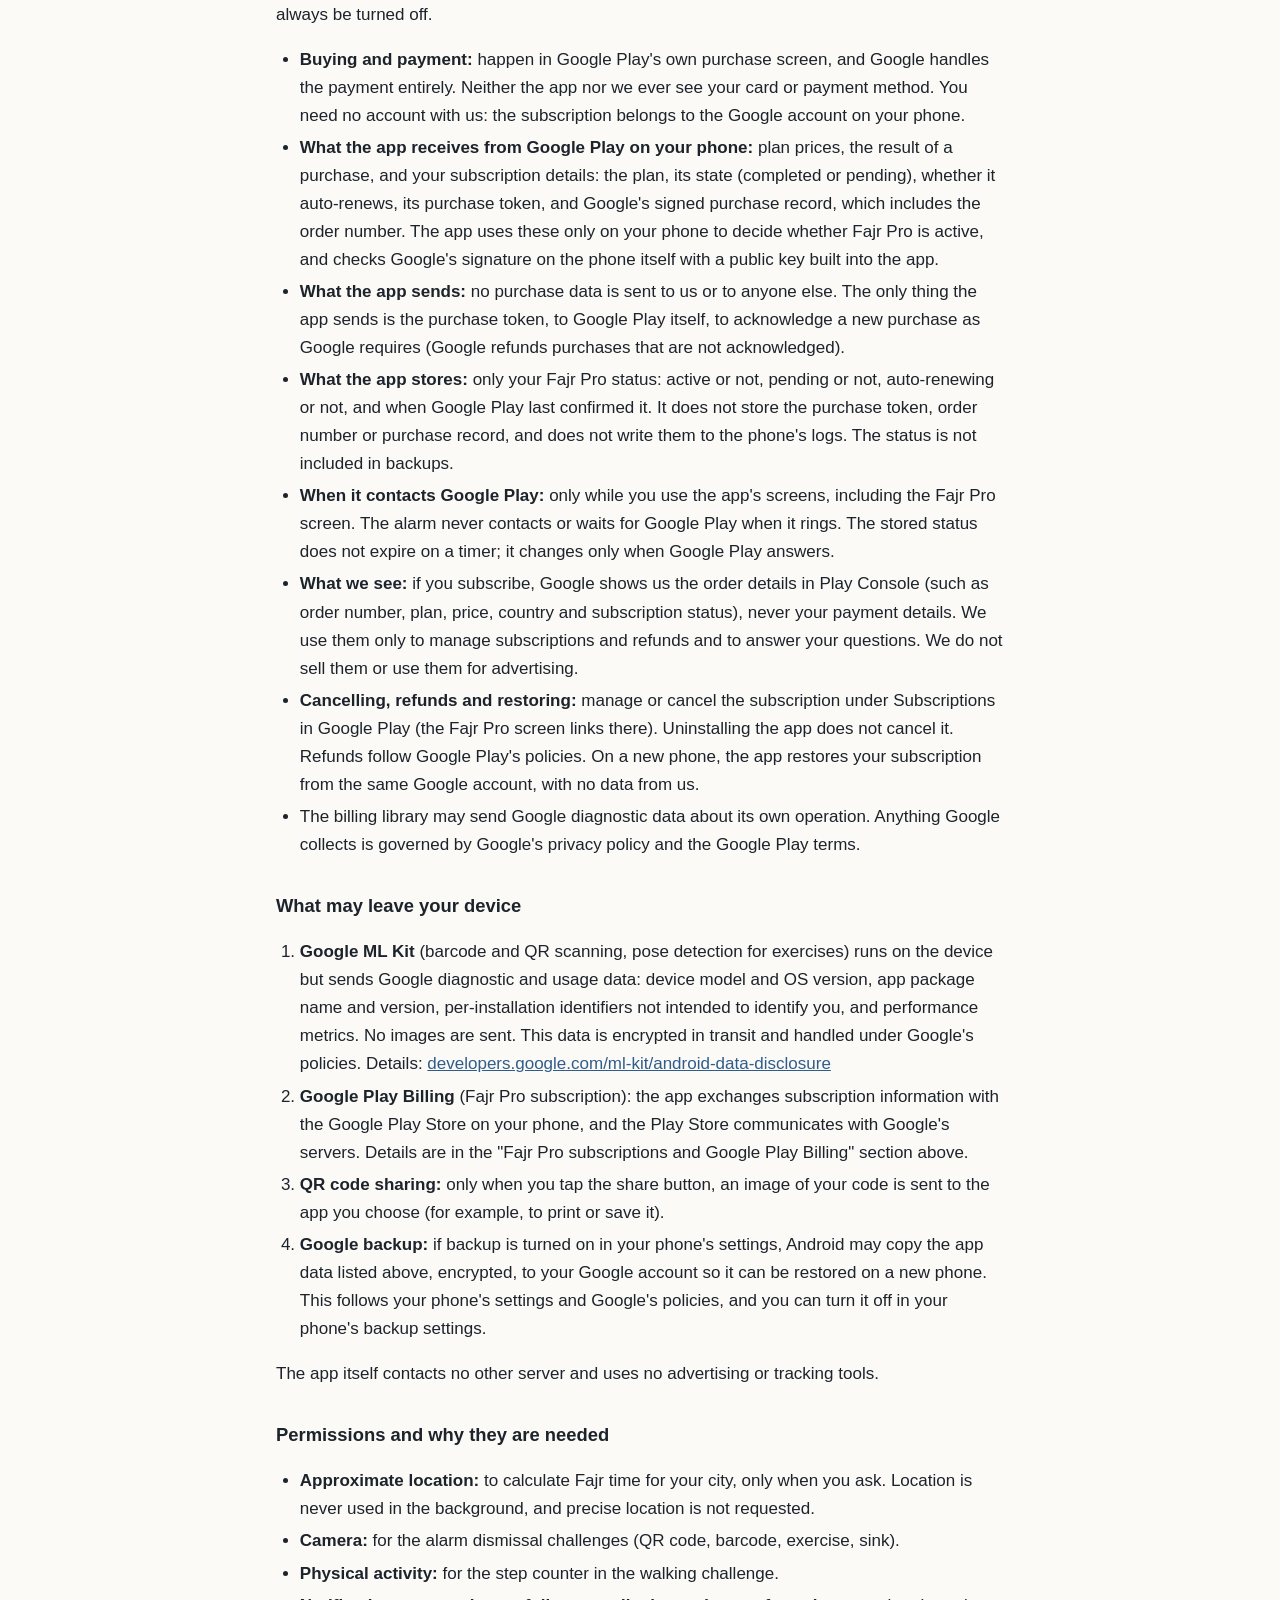
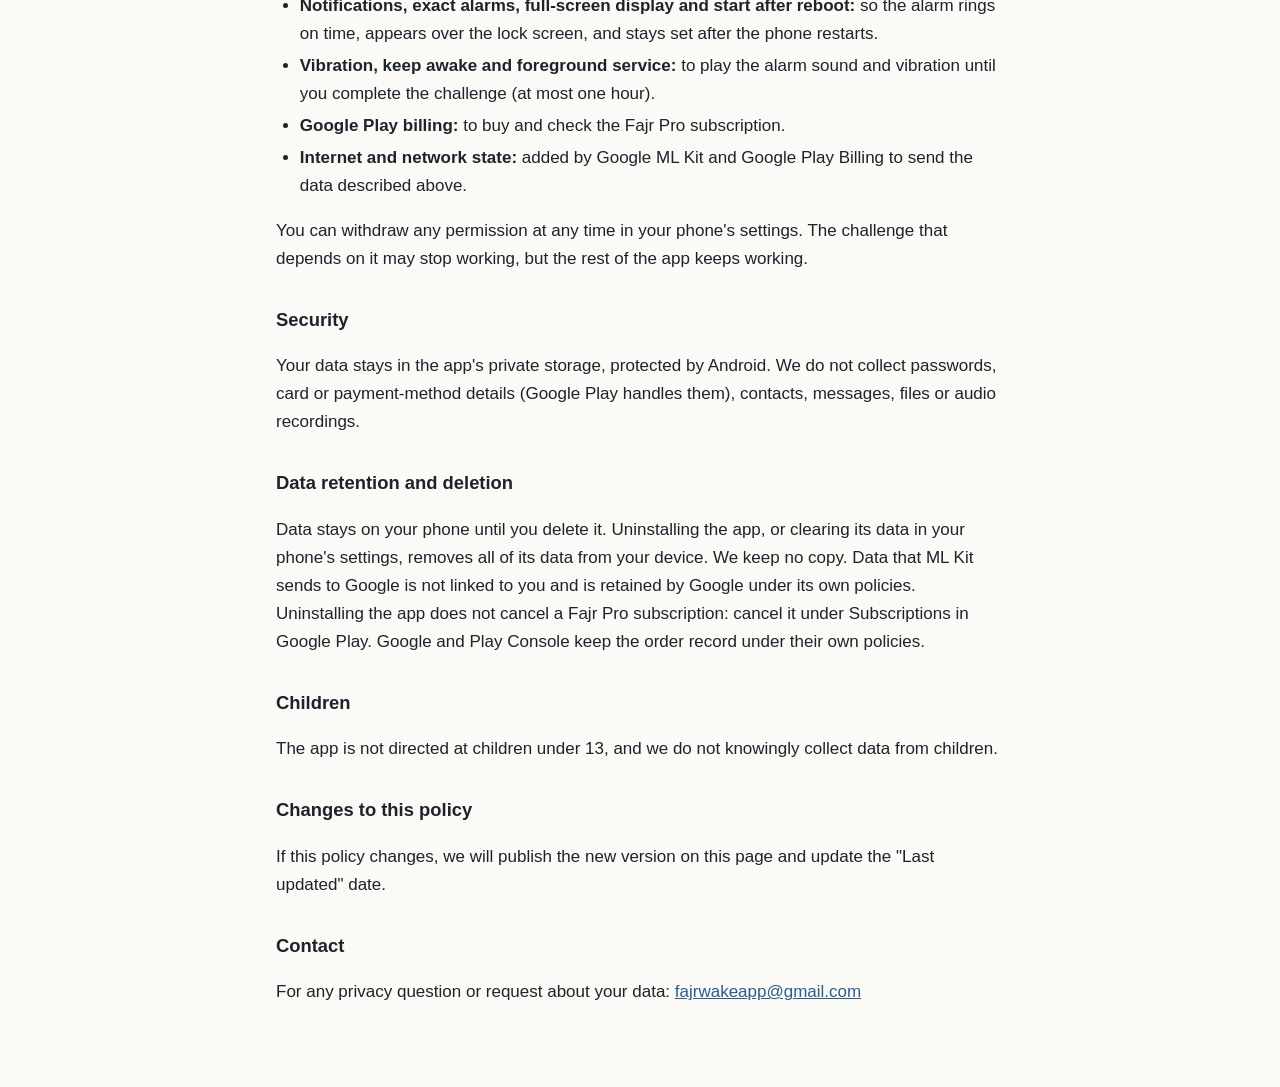
==== commit 192e2b53: "Update index.html" ====
--- a/privacy-site/index.html
+++ b/privacy-site/index.html
@@ -33,8 +33,8 @@
 
 <section id="ar" lang="ar" dir="rtl">
 <h1>سياسة الخصوصية — تطبيق «فجر» (Fajr Wake)</h1>
-<p class="meta">آخر تحديث: 23 أكتوبر 2026<br>المطوّر: <span lang="en" dir="ltr">Abdullah Alaklubi</span><br>للتواصل: <a href="mailto:fajrwakeapp@gmail.com">fajrwakeapp@gmail.com</a></p>
-<p>«فجر» منبّه لصلاة الفجر يعمل على هاتفك، يطوّره <span lang="en" dir="ltr">Abdullah Alaklubi</span> («نحن» في هذه السياسة). لا يحتاج إلى حساب أو تسجيل دخول، ولا يعرض إعلانات، ولا يحتوي على مشتريات أو اشتراكات، ولا يبيع أي بيانات. ليس للتطبيق خادم خاص به، فلا نستلم نحن أي بيانات منك.</p>
+<p class="meta">آخر تحديث: 11 نوفمبر 2026<br>المطوّر: <span lang="en" dir="ltr">Abdullah Alaklubi</span><br>للتواصل: <a href="mailto:fajrwakeapp@gmail.com">fajrwakeapp@gmail.com</a></p>
+<p>«فجر» منبّه لصلاة الفجر يعمل على هاتفك، يطوّره <span lang="en" dir="ltr">Abdullah Alaklubi</span> («نحن» في هذه السياسة). لا يحتاج إلى حساب أو تسجيل دخول، ولا يعرض إعلانات، ولا يبيع أي بيانات. يقدّم اشتراكًا اختياريًا اسمه «فجر Pro» تتولاه Google Play بالكامل. ليس للتطبيق خادم خاص به، ولا نستلم نحن بياناتك، باستثناء معلومات طلب الاشتراك التي تُطلعنا عليها Google Play إن اشتركت.</p>
 
 <h2>البيانات المحفوظة على هاتفك فقط</h2>
 <p>تُحفظ هذه البيانات في مساحة التطبيق الخاصة على جهازك، ولا تصل إليها التطبيقات الأخرى ولا نستلمها نحن:</p>
@@ -43,6 +43,7 @@
 <li>الموقع المحفوظ: خط العرض وخط الطول واسم الموقع، لحساب وقت الفجر.</li>
 <li>سجل الاستيقاظ والسلسلة وأيام التجميد والإنجازات.</li>
 <li>رمز QR الخاص بك، والباركود الذي سجّلته، والصورة المرجعية للمغسلة إن اخترت تحدي المغسلة.</li>
+<li>حالة اشتراك فجر Pro (مفعّل أم لا، وقيد الانتظار أم لا، ويتجدد تلقائيًا أم لا، ووقت آخر تأكيد من Google Play)، حتى لا ينتظر المنبه الاتصال بـ Google Play. لا تُنسخ هذه الحالة احتياطيًا، فيتحقق منها Google Play من جديد على أي هاتف آخر.</li>
 </ul>
 
 <h2>ما يُعالَج لحظيًا ولا يُحفظ</h2>
@@ -52,9 +53,23 @@
 <li>تحديد بلدك عند ضغطك «استخدم موقعي الحالي»: يتم على الهاتف نفسه من خريطة حدود مضمّنة في التطبيق، لاختيار طريقة الحساب المعتمدة في بلدك. لا تُرسل إحداثياتك إلى أي جهة. إن كان موقعك قريبًا من الحدود أو تعذّر تحديد بلدك، يطلب منك التطبيق اختياره بنفسك.</li>
 </ul>
 
+<h2>اشتراك فجر Pro والفوترة من Google Play</h2>
+<p>فجر Pro اشتراك اختياري، شهري أو سنوي. المنبه يعمل دون اشتراك، ويمكن إيقافه دائمًا.</p>
+<ul>
+<li><strong>الشراء والدفع</strong>: يتمّان في نافذة الشراء الخاصة بـ Google Play، وتتولى Google الدفع بالكامل. لا يرى التطبيق ولا نرى نحن بيانات بطاقتك أو وسيلة دفعك. لا تحتاج إلى حساب لدينا، فالاشتراك مرتبط بحساب Google في هاتفك.</li>
+<li><strong>ما يستلمه التطبيق من Google Play على هاتفك</strong>: أسعار الخطط، ونتيجة الشراء، وتفاصيل اشتراكك: الخطة، وحالتها (مكتمل أو قيد الانتظار)، وهل يتجدد تلقائيًا، ورمز الشراء (<span lang="en" dir="ltr">purchase token</span>)، وسجل الشراء الموقّع من Google وفيه رقم الطلب. يستخدم التطبيق هذه البيانات على هاتفك فقط ليعرف هل اشتراكك فعّال، ويتحقق من توقيع Google على الهاتف نفسه بمفتاح عام مضمّن في التطبيق.</li>
+<li><strong>ما يرسله التطبيق</strong>: لا يرسل التطبيق بيانات الشراء إلينا ولا إلى أي جهة أخرى. الشيء الوحيد الذي يرسله هو رمز الشراء، إلى Google Play نفسها، لتأكيد استلام الشراء الجديد كما تشترط Google (تُعيد Google مبلغ أي شراء لا يُؤكَّد استلامه).</li>
+<li><strong>ما يحفظه التطبيق</strong>: حالة اشتراكك فقط: مفعّل أم لا، وقيد الانتظار أم لا، ويتجدد تلقائيًا أم لا، ووقت آخر تأكيد من Google Play. لا يحفظ رمز الشراء ولا رقم الطلب ولا سجل الشراء، ولا يكتبها في سجلات الهاتف. لا تُنسخ حالة الاشتراك احتياطيًا.</li>
+<li><strong>متى يتصل بـ Google Play</strong>: أثناء استخدامك شاشات التطبيق فقط، ومنها شاشة فجر Pro. لا يتصل المنبه بـ Google Play ولا ينتظرها عند الرنين. لا تنتهي حالة الاشتراك المحفوظة بمرور الوقت، بل تتغير فقط حين تجيب Google Play.</li>
+<li><strong>ما نراه نحن</strong>: إن اشتركت، تُطلعنا Google في Play Console على معلومات الطلب (مثل رقم الطلب والخطة والسعر والبلد وحالة الاشتراك)، ولا نرى بيانات الدفع أبدًا. نستخدمها فقط لإدارة الاشتراكات والاستردادات والرد على استفساراتك، ولا نبيعها ولا نستخدمها للإعلانات.</li>
+<li><strong>الإلغاء والاسترداد والاستعادة</strong>: تدير اشتراكك أو تلغيه من «الاشتراكات» في Google Play (تجد رابطها في شاشة فجر Pro). حذف التطبيق لا يلغي الاشتراك. يخضع الاسترداد لسياسات Google Play. على هاتف جديد، يستعيد التطبيق اشتراكك من حساب Google نفسه دون أي بيانات منّا.</li>
+<li>قد ترسل مكتبة الفوترة إلى Google بيانات تشخيصية عن عملها. يخضع كل ما تجمعه Google لسياسة خصوصية Google وشروط Google Play.</li>
+</ul>
+
 <h2>ما قد يغادر هاتفك</h2>
 <ol>
 <li><strong>مكتبة ML Kit من Google</strong> (مسح الباركود ورمز QR وتتبّع وضعية الجسم في التمارين): تعمل على الجهاز، لكنها ترسل إلى Google معلومات تشخيصية واستخدامية، هي: نوع الجهاز وإصدار النظام، واسم التطبيق وإصداره، ومعرّفات خاصة بالتثبيت لا تهدف إلى تحديد هويتك، ومقاييس الأداء. لا تُرسل الصور. تُشفَّر هذه البيانات أثناء النقل، وتخضع لسياسة Google. التفاصيل: <a href="https://developers.google.com/ml-kit/android-data-disclosure" lang="en" dir="ltr">developers.google.com/ml-kit/android-data-disclosure</a></li>
+<li><strong>Google Play للفوترة</strong> (اشتراك فجر Pro): يتبادل التطبيق معلومات الاشتراك مع متجر Google Play على هاتفك، ويتواصل متجر Google Play مع خوادم Google. التفاصيل في قسم «اشتراك فجر Pro والفوترة من Google Play» أعلاه.</li>
 <li><strong>مشاركة رمز QR</strong>: عند ضغطك زر المشاركة فقط، تُرسل صورة الرمز إلى التطبيق الذي تختاره أنت (للطباعة أو الحفظ مثلًا).</li>
 <li><strong>النسخ الاحتياطي من Google</strong>: إن كان النسخ الاحتياطي مفعّلًا في هاتفك، فقد ينسخ نظام أندرويد بيانات التطبيق المذكورة أعلاه إلى حسابك في Google، مشفّرة، لاستعادتها عند تغيير الهاتف. يخضع ذلك لإعدادات هاتفك وسياسة Google، ويمكنك إيقافه من إعدادات النسخ الاحتياطي في الهاتف.</li>
 </ol>
@@ -67,15 +82,16 @@
 <li><strong>النشاط البدني</strong>: لعدّاد الخطوات في تحدي المشي.</li>
 <li><strong>الإشعارات، والمنبهات الدقيقة، والعرض بملء الشاشة، والتشغيل بعد إعادة تشغيل الهاتف</strong>: ليرن المنبه في وقته ويظهر فوق شاشة القفل، ويبقى مضبوطًا بعد إعادة التشغيل.</li>
 <li><strong>الاهتزاز، ومنع السكون، والخدمة في المقدمة</strong>: لتشغيل صوت المنبه واهتزازه حتى تكمل التحدي (ساعة واحدة كحد أقصى).</li>
-<li><strong>الإنترنت وحالة الشبكة</strong>: تضيفهما مكتبة ML Kit لإرسال بياناتها التشخيصية المذكورة أعلاه.</li>
+<li><strong>الفوترة من Google Play</strong>: لشراء اشتراك فجر Pro والتحقق منه.</li>
+<li><strong>الإنترنت وحالة الشبكة</strong>: تضيفهما مكتبتا ML Kit وGoogle Play للفوترة لإرسال البيانات المذكورة أعلاه.</li>
 </ul>
 <p>يمكنك سحب أي إذن في أي وقت من إعدادات الهاتف. قد يتوقف التحدي المرتبط به عن العمل، ويبقى باقي التطبيق يعمل.</p>
 
 <h2>الأمان</h2>
-<p>تبقى بياناتك في المساحة الخاصة بالتطبيق التي يحميها نظام أندرويد. لا نجمع كلمات مرور أو بيانات مالية أو جهات اتصال أو رسائل أو ملفات أو تسجيلات صوتية.</p>
+<p>تبقى بياناتك في المساحة الخاصة بالتطبيق التي يحميها نظام أندرويد. لا نجمع كلمات مرور أو بيانات بطاقات أو وسائل دفع (تتولاها Google Play) أو جهات اتصال أو رسائل أو ملفات أو تسجيلات صوتية.</p>
 
 <h2>الاحتفاظ بالبيانات وحذفها</h2>
-<p>تبقى البيانات على هاتفك حتى تحذفها. حذف التطبيق، أو «مسح بيانات التطبيق» من إعدادات الهاتف، يحذف كل بياناته من جهازك. لا نحتفظ بأي نسخة منها. البيانات التي ترسلها ML Kit إلى Google لا ترتبط بك، وتحتفظ بها Google وفق سياستها.</p>
+<p>تبقى البيانات على هاتفك حتى تحذفها. حذف التطبيق، أو «مسح بيانات التطبيق» من إعدادات الهاتف، يحذف كل بياناته من جهازك. لا نحتفظ بأي نسخة منها. البيانات التي ترسلها ML Kit إلى Google لا ترتبط بك، وتحتفظ بها Google وفق سياستها. حذف التطبيق لا يلغي اشتراك فجر Pro: ألغِه من «الاشتراكات» في Google Play، وتحتفظ Google وPlay Console بسجل طلبك وفق سياساتهما.</p>
 
 <h2>الأطفال</h2>
 <p>التطبيق غير موجّه للأطفال دون ١٣ عامًا، ولا نجمع عن قصد بيانات من الأطفال.</p>
@@ -89,8 +105,8 @@
 
 <section id="en" lang="en" dir="ltr">
 <h1>Privacy Policy — Fajr Wake</h1>
-<p class="meta">Last updated: October 23, 2026<br>Developer: Abdullah Alaklubi<br>Contact: <a href="mailto:fajrwakeapp@gmail.com">fajrwakeapp@gmail.com</a></p>
-<p>Fajr Wake is a Fajr prayer alarm that runs on your phone, developed by Abdullah Alaklubi ("we" in this policy). It needs no account or sign-in, shows no ads, has no purchases or subscriptions, and sells no data. The app has no server of its own, so we do not receive any of your data.</p>
+<p class="meta">Last updated: November 11, 2026<br>Developer: Abdullah Alaklubi<br>Contact: <a href="mailto:fajrwakeapp@gmail.com">fajrwakeapp@gmail.com</a></p>
+<p>Fajr Wake is a Fajr prayer alarm that runs on your phone, developed by Abdullah Alaklubi ("we" in this policy). It needs no account or sign-in, shows no ads, and sells no data. It offers an optional subscription, Fajr Pro, handled entirely by Google Play. The app has no server of its own, so we do not receive your data, except the subscription order details Google Play shows us if you subscribe.</p>
 
 <h2>Data stored only on your device</h2>
 <p>This data stays in the app's private storage on your phone. Other apps cannot read it and we never receive it:</p>
@@ -99,6 +115,7 @@
 <li>Saved location: latitude, longitude and location name, used to calculate Fajr time.</li>
 <li>Wake-up history, streaks, freeze days and badges.</li>
 <li>Your QR code, your registered barcode, and the sink reference photo if you use the sink challenge.</li>
+<li>Your Fajr Pro status (active or not, pending or not, auto-renewing or not, and when Google Play last confirmed it), so the alarm never waits for Google Play. This status is not included in backups; Google Play confirms it again on any other phone.</li>
 </ul>
 
 <h2>Processed in real time and not stored</h2>
@@ -108,9 +125,23 @@
 <li>Finding your country when you tap "Use my current location" happens on the phone itself, using a map of country borders built into the app, to pick your country's calculation method. Your coordinates are not sent anywhere. If you are near a border or your country cannot be determined, the app asks you to choose it.</li>
 </ul>
 
+<h2>Fajr Pro subscriptions and Google Play Billing</h2>
+<p>Fajr Pro is an optional monthly or yearly subscription. The alarm works without it, and it can always be turned off.</p>
+<ul>
+<li><strong>Buying and payment:</strong> happen in Google Play's own purchase screen, and Google handles the payment entirely. Neither the app nor we ever see your card or payment method. You need no account with us: the subscription belongs to the Google account on your phone.</li>
+<li><strong>What the app receives from Google Play on your phone:</strong> plan prices, the result of a purchase, and your subscription details: the plan, its state (completed or pending), whether it auto-renews, its purchase token, and Google's signed purchase record, which includes the order number. The app uses these only on your phone to decide whether Fajr Pro is active, and checks Google's signature on the phone itself with a public key built into the app.</li>
+<li><strong>What the app sends:</strong> no purchase data is sent to us or to anyone else. The only thing the app sends is the purchase token, to Google Play itself, to acknowledge a new purchase as Google requires (Google refunds purchases that are not acknowledged).</li>
+<li><strong>What the app stores:</strong> only your Fajr Pro status: active or not, pending or not, auto-renewing or not, and when Google Play last confirmed it. It does not store the purchase token, order number or purchase record, and does not write them to the phone's logs. The status is not included in backups.</li>
+<li><strong>When it contacts Google Play:</strong> only while you use the app's screens, including the Fajr Pro screen. The alarm never contacts or waits for Google Play when it rings. The stored status does not expire on a timer; it changes only when Google Play answers.</li>
+<li><strong>What we see:</strong> if you subscribe, Google shows us the order details in Play Console (such as order number, plan, price, country and subscription status), never your payment details. We use them only to manage subscriptions and refunds and to answer your questions. We do not sell them or use them for advertising.</li>
+<li><strong>Cancelling, refunds and restoring:</strong> manage or cancel the subscription under Subscriptions in Google Play (the Fajr Pro screen links there). Uninstalling the app does not cancel it. Refunds follow Google Play's policies. On a new phone, the app restores your subscription from the same Google account, with no data from us.</li>
+<li>The billing library may send Google diagnostic data about its own operation. Anything Google collects is governed by Google's privacy policy and the Google Play terms.</li>
+</ul>
+
 <h2>What may leave your device</h2>
 <ol>
 <li><strong>Google ML Kit</strong> (barcode and QR scanning, pose detection for exercises) runs on the device but sends Google diagnostic and usage data: device model and OS version, app package name and version, per-installation identifiers not intended to identify you, and performance metrics. No images are sent. This data is encrypted in transit and handled under Google's policies. Details: <a href="https://developers.google.com/ml-kit/android-data-disclosure">developers.google.com/ml-kit/android-data-disclosure</a></li>
+<li><strong>Google Play Billing</strong> (Fajr Pro subscription): the app exchanges subscription information with the Google Play Store on your phone, and the Play Store communicates with Google's servers. Details are in the "Fajr Pro subscriptions and Google Play Billing" section above.</li>
 <li><strong>QR code sharing:</strong> only when you tap the share button, an image of your code is sent to the app you choose (for example, to print or save it).</li>
 <li><strong>Google backup:</strong> if backup is turned on in your phone's settings, Android may copy the app data listed above, encrypted, to your Google account so it can be restored on a new phone. This follows your phone's settings and Google's policies, and you can turn it off in your phone's backup settings.</li>
 </ol>
@@ -123,15 +154,16 @@
 <li><strong>Physical activity:</strong> for the step counter in the walking challenge.</li>
 <li><strong>Notifications, exact alarms, full-screen display and start after reboot:</strong> so the alarm rings on time, appears over the lock screen, and stays set after the phone restarts.</li>
 <li><strong>Vibration, keep awake and foreground service:</strong> to play the alarm sound and vibration until you complete the challenge (at most one hour).</li>
-<li><strong>Internet and network state:</strong> added by Google ML Kit to send the diagnostic data described above.</li>
+<li><strong>Google Play billing:</strong> to buy and check the Fajr Pro subscription.</li>
+<li><strong>Internet and network state:</strong> added by Google ML Kit and Google Play Billing to send the data described above.</li>
 </ul>
 <p>You can withdraw any permission at any time in your phone's settings. The challenge that depends on it may stop working, but the rest of the app keeps working.</p>
 
 <h2>Security</h2>
-<p>Your data stays in the app's private storage, protected by Android. We do not collect passwords, financial information, contacts, messages, files or audio recordings.</p>
+<p>Your data stays in the app's private storage, protected by Android. We do not collect passwords, card or payment-method details (Google Play handles them), contacts, messages, files or audio recordings.</p>
 
 <h2>Data retention and deletion</h2>
-<p>Data stays on your phone until you delete it. Uninstalling the app, or clearing its data in your phone's settings, removes all of its data from your device. We keep no copy. Data that ML Kit sends to Google is not linked to you and is retained by Google under its own policies.</p>
+<p>Data stays on your phone until you delete it. Uninstalling the app, or clearing its data in your phone's settings, removes all of its data from your device. We keep no copy. Data that ML Kit sends to Google is not linked to you and is retained by Google under its own policies. Uninstalling the app does not cancel a Fajr Pro subscription: cancel it under Subscriptions in Google Play. Google and Play Console keep the order record under their own policies.</p>
 
 <h2>Children</h2>
 <p>The app is not directed at children under 13, and we do not knowingly collect data from children.</p>
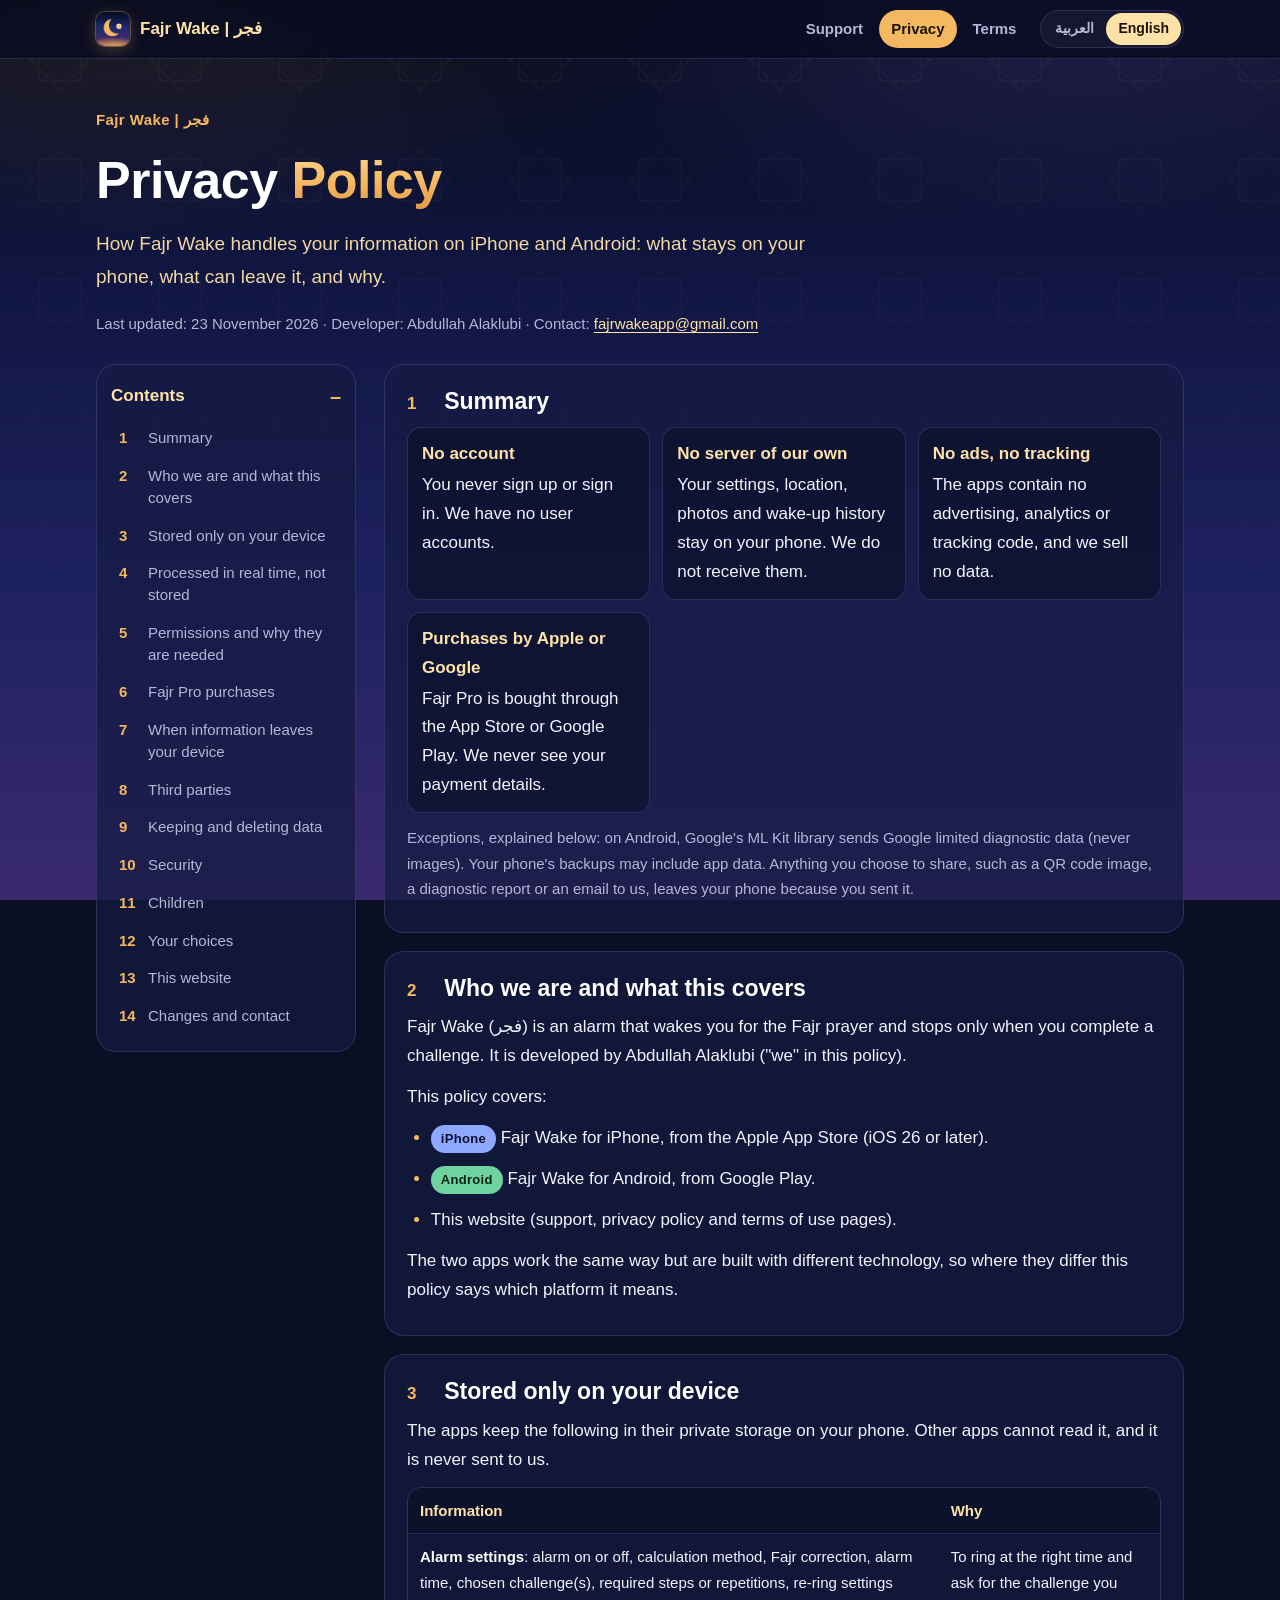
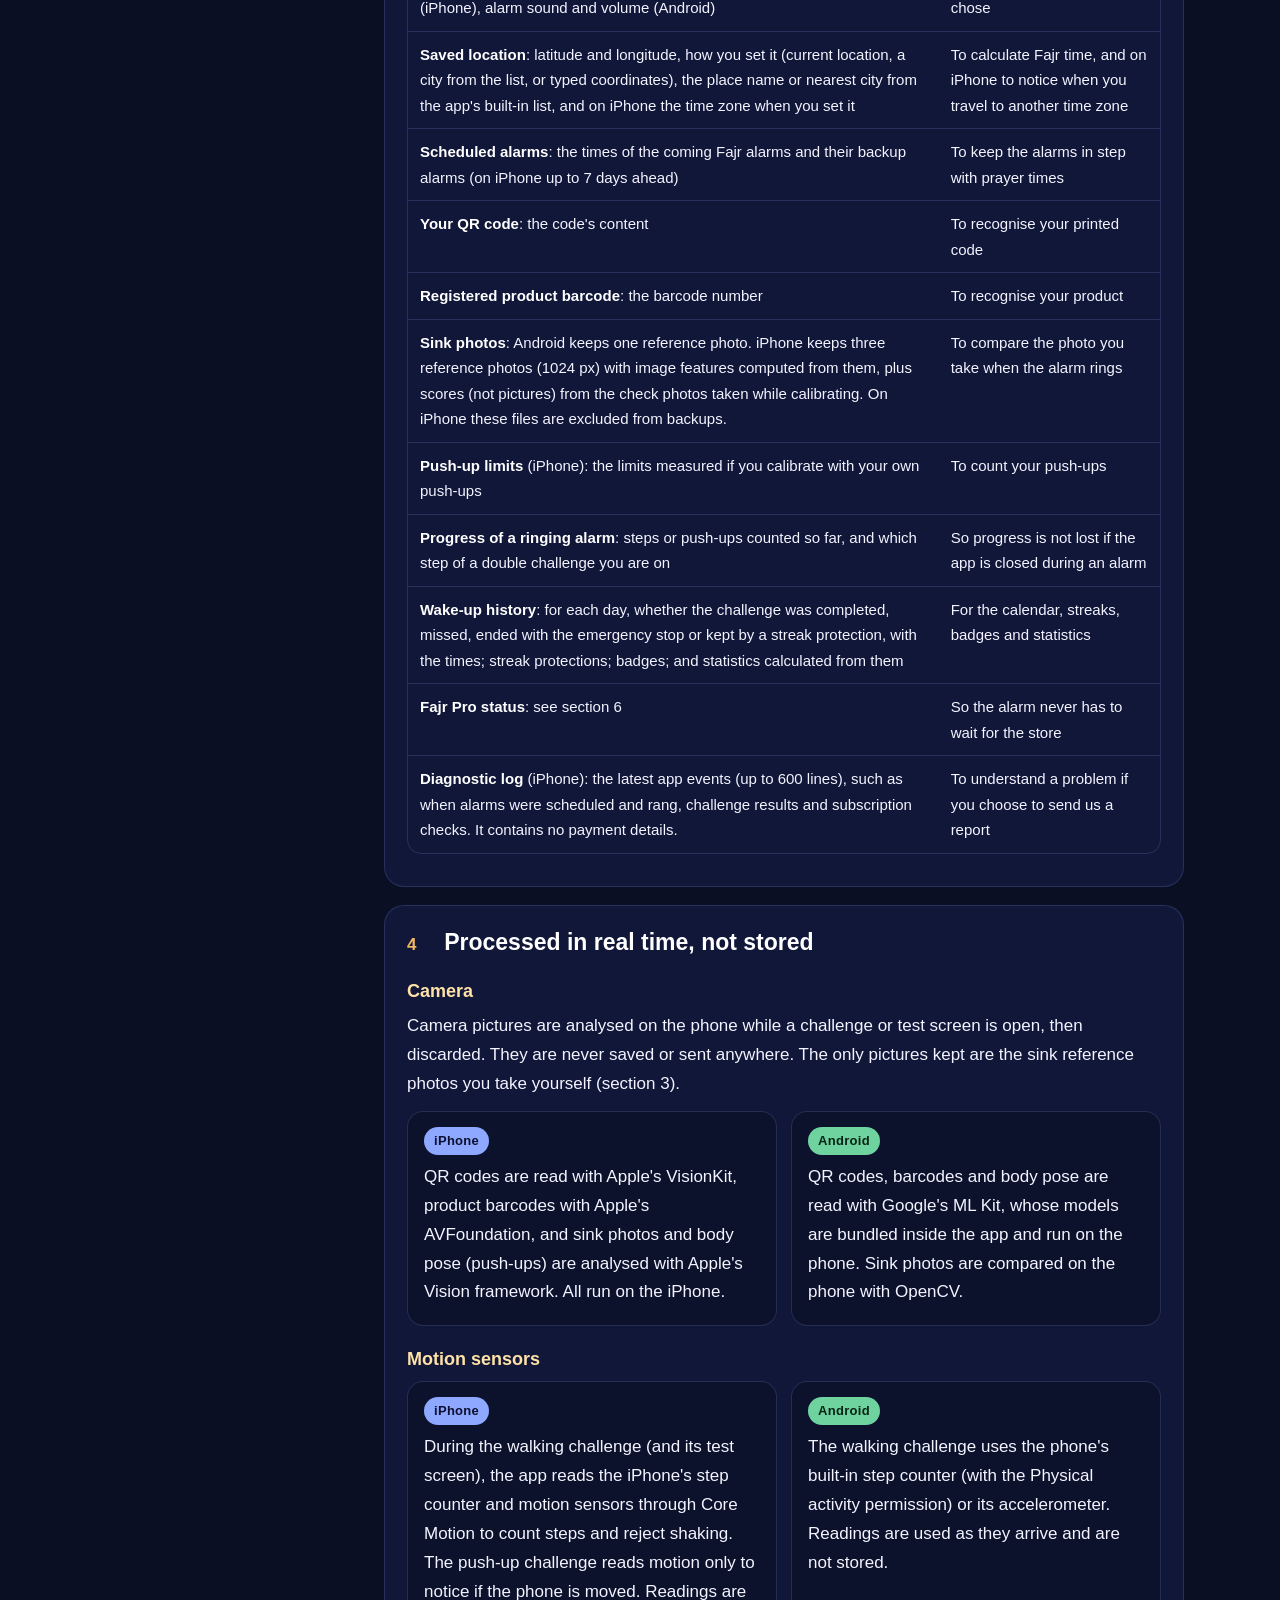
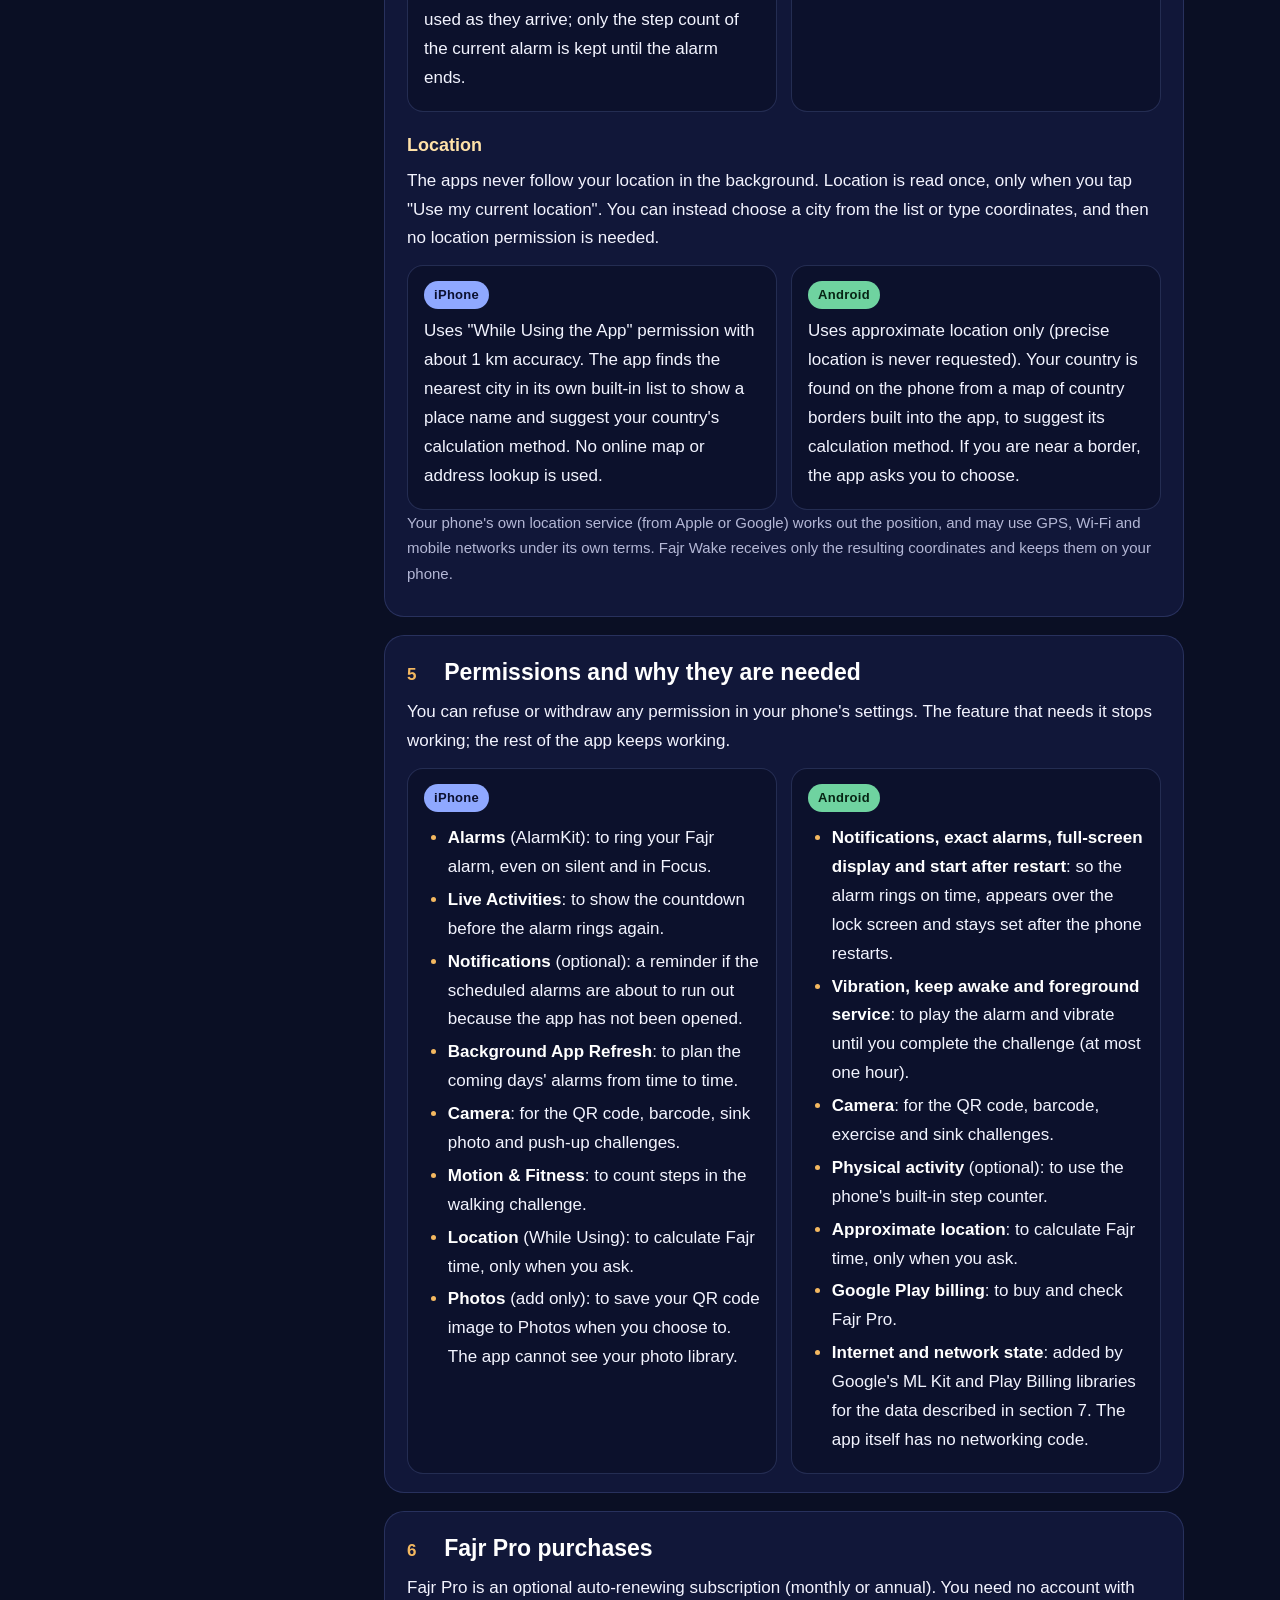
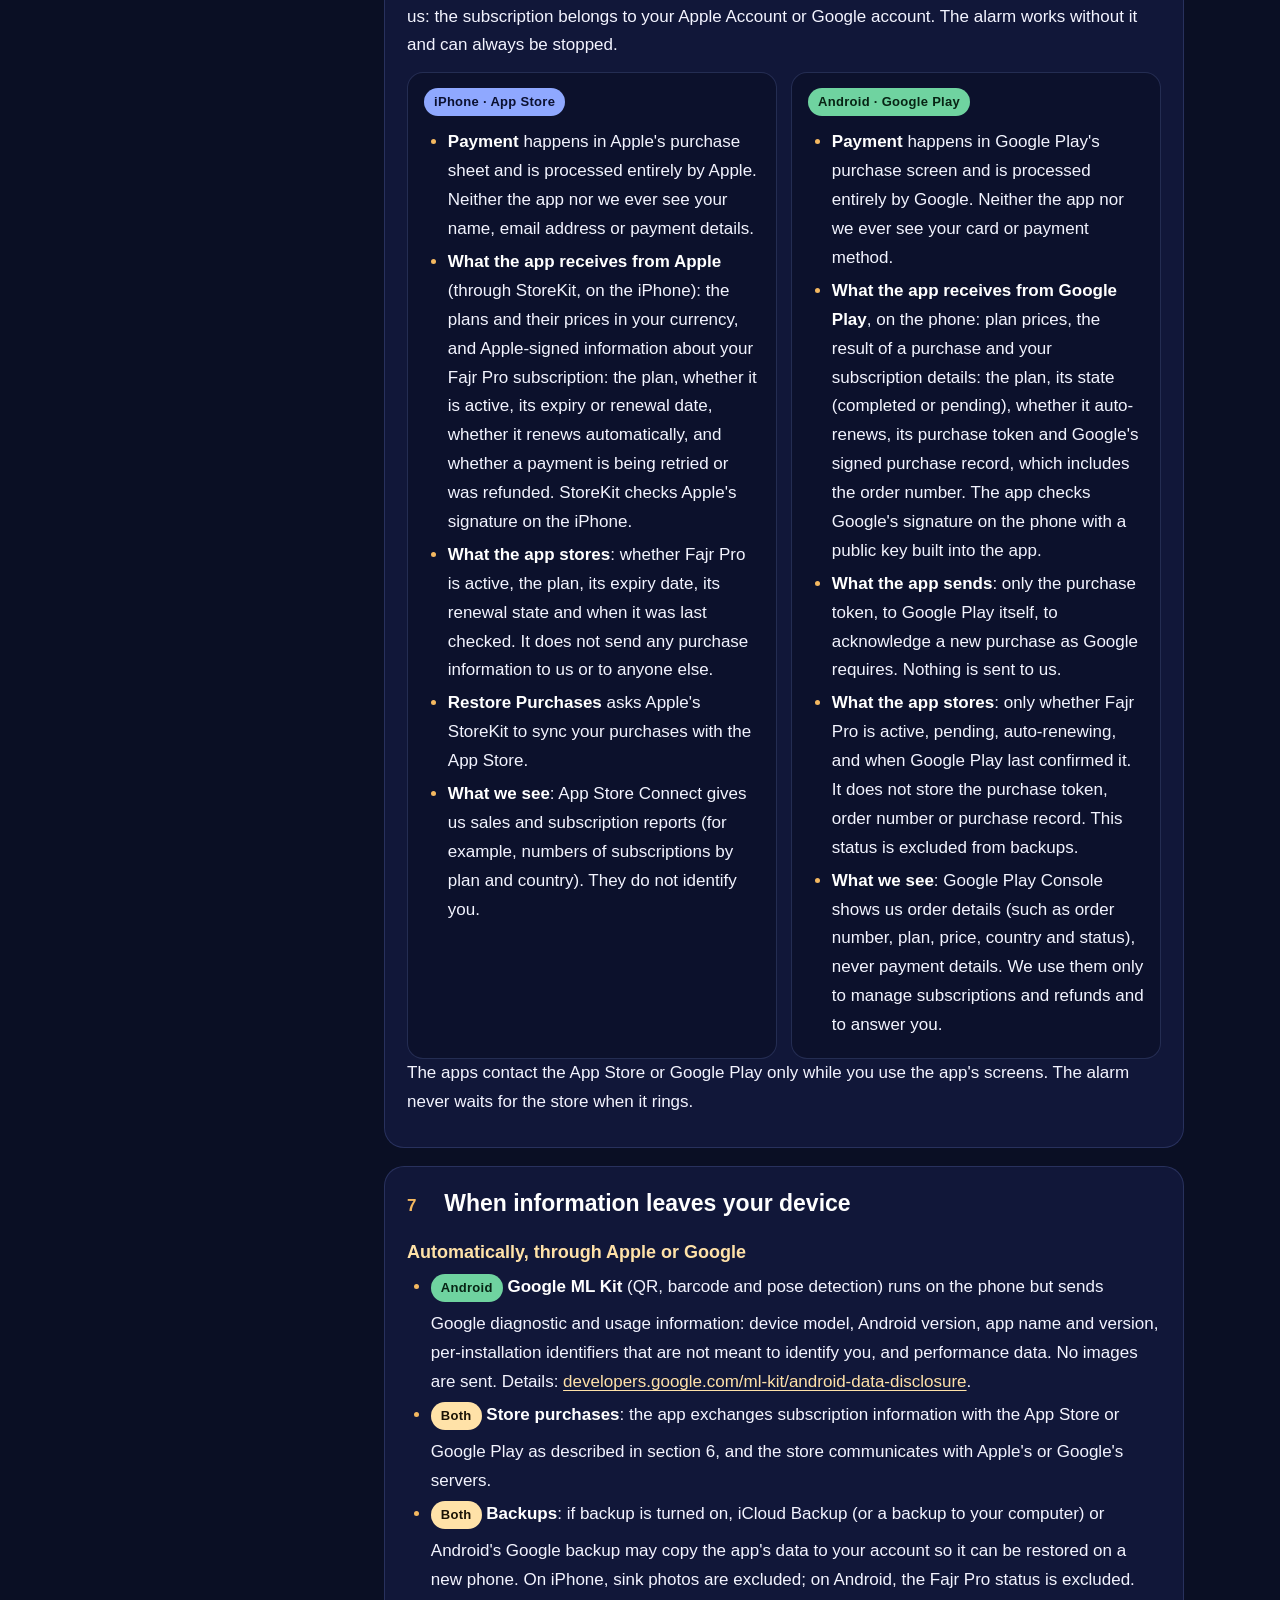
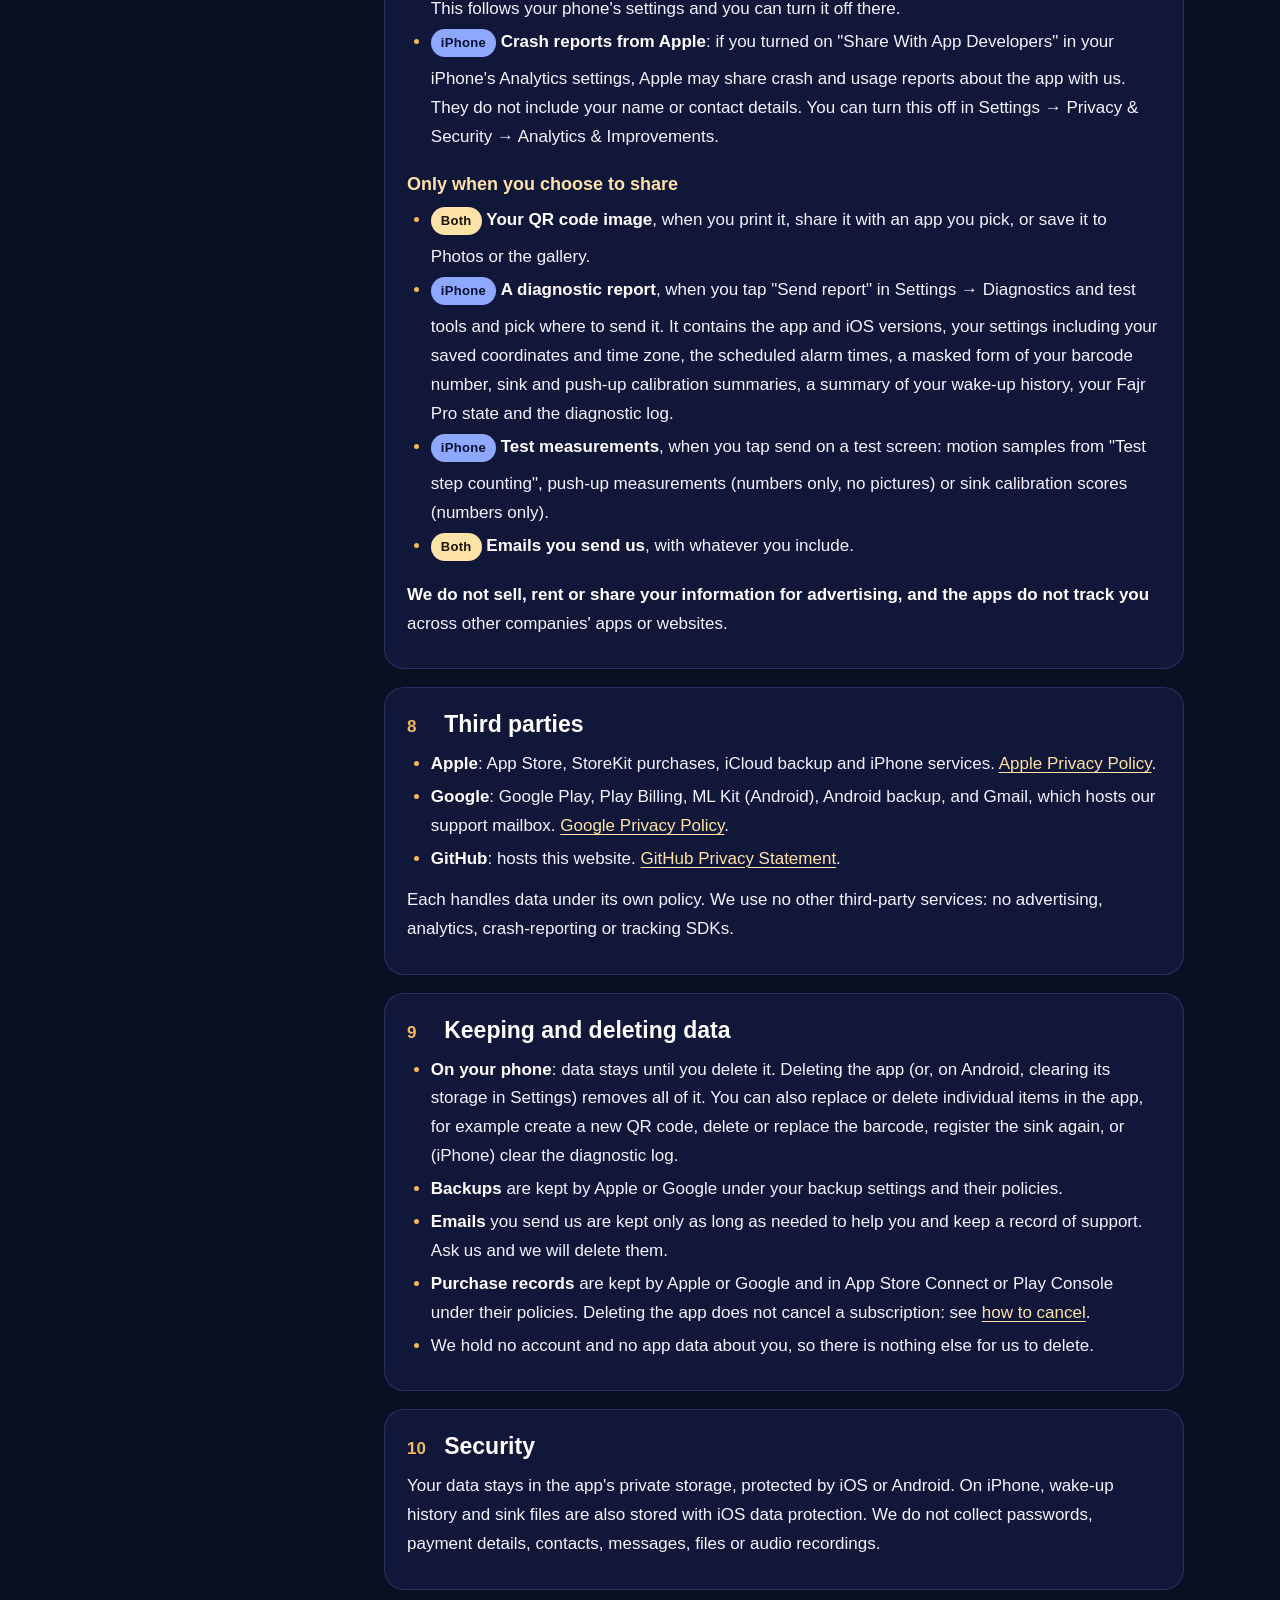
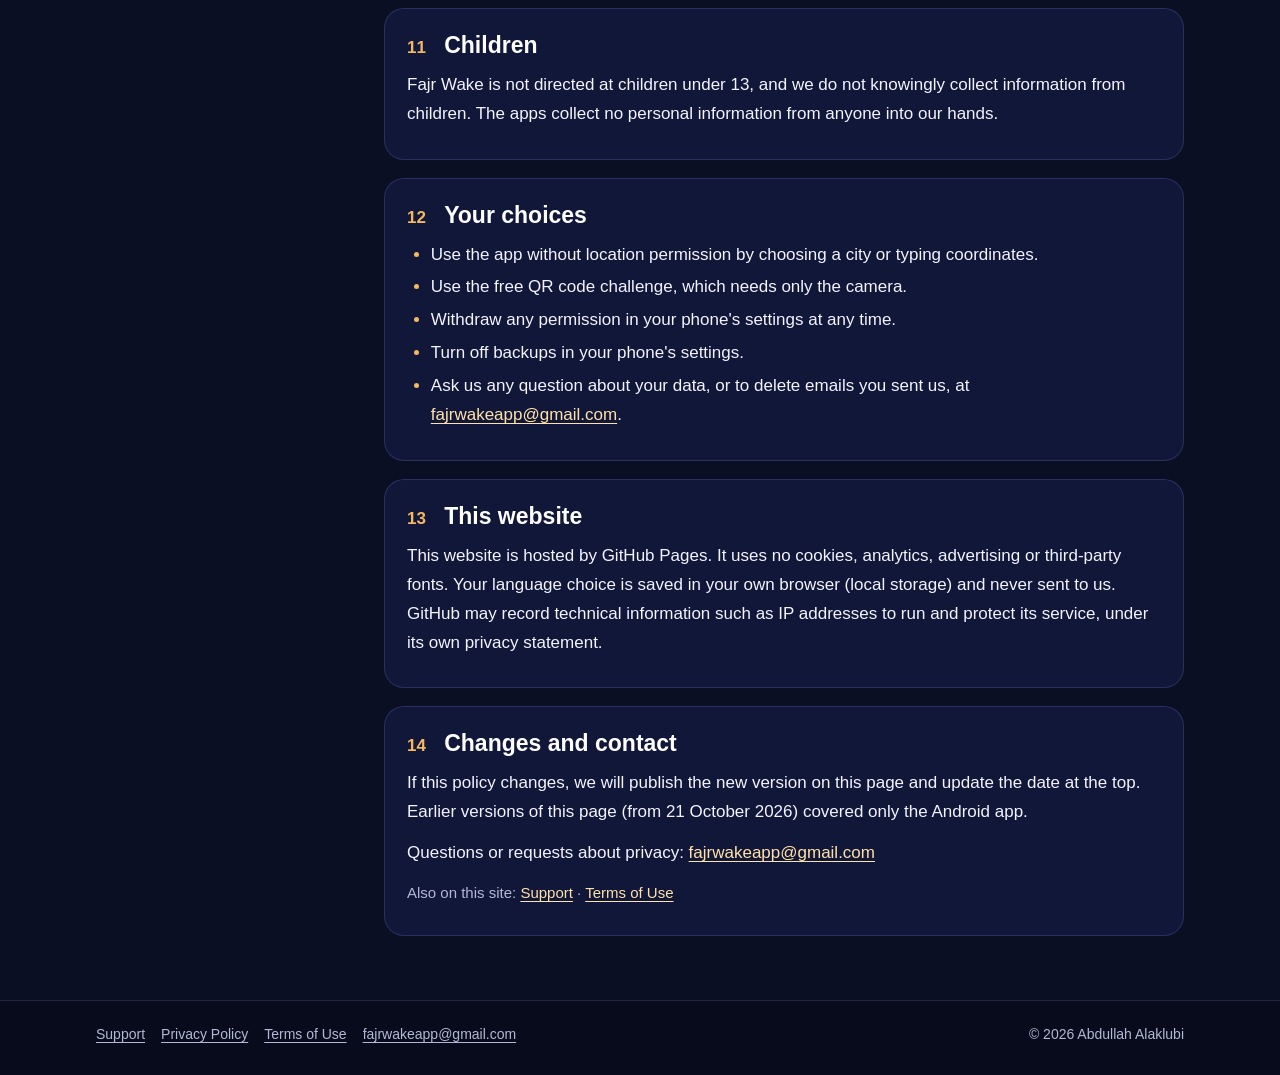
==== commit 9ce24b2f: "Website: support page, iPhone + Android privacy policy, terms of use - /support/: setup, the five ch" ====
--- a/privacy-site/index.html
+++ b/privacy-site/index.html
@@ -1,179 +1,509 @@
 <!doctype html>
-<html lang="ar" dir="rtl">
+<html lang="en" dir="ltr" class="no-js" data-title-en="Privacy Policy · Fajr Wake" data-title-ar="سياسة الخصوصية · فجر">
 <head>
 <meta charset="utf-8">
 <meta name="viewport" content="width=device-width, initial-scale=1">
-<title>سياسة الخصوصية — فجر | Fajr Wake Privacy Policy</title>
-<meta name="description" content="Privacy policy of the Fajr Wake alarm app / سياسة الخصوصية لتطبيق منبه فجر">
-<style>
-  :root { --bg: #fbfaf7; --fg: #1d232b; --muted: #5b6573; --line: #e3e0d8; --accent: #2f5d8a; }
-  @media (prefers-color-scheme: dark) {
-    :root { --bg: #12161c; --fg: #e6e9ee; --muted: #9aa4b2; --line: #2a313b; --accent: #8db8e3; }
-  }
-  * { box-sizing: border-box; }
-  body { margin: 0; background: var(--bg); color: var(--fg);
-         font: 17px/1.75 "Noto Naskh Arabic", "Segoe UI", Tahoma, Arial, sans-serif; }
-  main { max-width: 760px; margin: 0 auto; padding: 32px 16px 64px; }
-  nav { display: flex; gap: 12px; justify-content: center; margin-bottom: 24px; }
-  nav a { color: var(--accent); text-decoration: none; border: 1px solid var(--line);
-          padding: 6px 14px; border-radius: 999px; font-size: 15px; }
-  section + section { border-top: 1px solid var(--line); margin-top: 48px; padding-top: 32px; }
-  h1 { font-size: 1.6rem; line-height: 1.4; margin: 0 0 8px; }
-  h2 { font-size: 1.15rem; margin: 32px 0 8px; }
-  .meta { color: var(--muted); margin: 0 0 16px; }
-  a { color: var(--accent); overflow-wrap: anywhere; }
-  ul, ol { padding-inline-start: 1.4em; }
-  li { margin: 4px 0; }
-  [lang="en"] { font-family: "Segoe UI", Roboto, Arial, sans-serif; line-height: 1.65; }
-</style>
+<title>Privacy Policy · Fajr Wake | سياسة الخصوصية · فجر</title>
+<meta name="description" content="Privacy policy of Fajr Wake (فجر), the Fajr prayer alarm for iPhone and Android. سياسة الخصوصية لتطبيق منبه فجر على الآيفون وأندرويد.">
+<meta name="theme-color" content="#0A0F24">
+<link rel="canonical" href="https://abdullahjbnj.github.io/fajrwake-privacy/privacy/">
+<link rel="icon" type="image/png" sizes="32x32" href="../assets/icon-32.png">
+<link rel="apple-touch-icon" href="../assets/icon-180.png">
+<link rel="stylesheet" href="../assets/site.css">
+<script src="../assets/site.js"></script>
 </head>
 <body>
-<main>
-<nav><a href="#ar">العربية</a><a href="#en" lang="en">English</a></nav>
-
-<section id="ar" lang="ar" dir="rtl">
-<h1>سياسة الخصوصية — تطبيق «فجر» (Fajr Wake)</h1>
-<p class="meta">آخر تحديث: 11 نوفمبر 2026<br>المطوّر: <span lang="en" dir="ltr">Abdullah Alaklubi</span><br>للتواصل: <a href="mailto:fajrwakeapp@gmail.com">fajrwakeapp@gmail.com</a></p>
-<p>«فجر» منبّه لصلاة الفجر يعمل على هاتفك، يطوّره <span lang="en" dir="ltr">Abdullah Alaklubi</span> («نحن» في هذه السياسة). لا يحتاج إلى حساب أو تسجيل دخول، ولا يعرض إعلانات، ولا يبيع أي بيانات. يقدّم اشتراكًا اختياريًا اسمه «فجر Pro» تتولاه Google Play بالكامل. ليس للتطبيق خادم خاص به، ولا نستلم نحن بياناتك، باستثناء معلومات طلب الاشتراك التي تُطلعنا عليها Google Play إن اشتركت.</p>
-
-<h2>البيانات المحفوظة على هاتفك فقط</h2>
-<p>تُحفظ هذه البيانات في مساحة التطبيق الخاصة على جهازك، ولا تصل إليها التطبيقات الأخرى ولا نستلمها نحن:</p>
-<ul>
-<li>إعدادات المنبه: الوقت وطريقة الحساب والصوت والتحديات المختارة.</li>
-<li>الموقع المحفوظ: خط العرض وخط الطول واسم الموقع، لحساب وقت الفجر.</li>
-<li>سجل الاستيقاظ والسلسلة وأيام التجميد والإنجازات.</li>
-<li>رمز QR الخاص بك، والباركود الذي سجّلته، والصورة المرجعية للمغسلة إن اخترت تحدي المغسلة.</li>
-<li>حالة اشتراك فجر Pro (مفعّل أم لا، وقيد الانتظار أم لا، ويتجدد تلقائيًا أم لا، ووقت آخر تأكيد من Google Play)، حتى لا ينتظر المنبه الاتصال بـ Google Play. لا تُنسخ هذه الحالة احتياطيًا، فيتحقق منها Google Play من جديد على أي هاتف آخر.</li>
-</ul>
-
-<h2>ما يُعالَج لحظيًا ولا يُحفظ</h2>
-<ul>
-<li>صور الكاميرا أثناء مسح الرموز وعدّ التمارين ومطابقة صورة المغسلة تُحلَّل على الهاتف ثم تُهمَل، فلا تُحفظ ولا تُرسل. الاستثناء الوحيد هو الصورة المرجعية للمغسلة التي تلتقطها بنفسك وتبقى على هاتفك.</li>
-<li>قراءات مستشعرات الحركة المستخدمة لعدّ الخطوات في تحدي المشي تُستخدم لحظيًا ولا تُحفظ.</li>
-<li>تحديد بلدك عند ضغطك «استخدم موقعي الحالي»: يتم على الهاتف نفسه من خريطة حدود مضمّنة في التطبيق، لاختيار طريقة الحساب المعتمدة في بلدك. لا تُرسل إحداثياتك إلى أي جهة. إن كان موقعك قريبًا من الحدود أو تعذّر تحديد بلدك، يطلب منك التطبيق اختياره بنفسك.</li>
-</ul>
-
-<h2>اشتراك فجر Pro والفوترة من Google Play</h2>
-<p>فجر Pro اشتراك اختياري، شهري أو سنوي. المنبه يعمل دون اشتراك، ويمكن إيقافه دائمًا.</p>
-<ul>
-<li><strong>الشراء والدفع</strong>: يتمّان في نافذة الشراء الخاصة بـ Google Play، وتتولى Google الدفع بالكامل. لا يرى التطبيق ولا نرى نحن بيانات بطاقتك أو وسيلة دفعك. لا تحتاج إلى حساب لدينا، فالاشتراك مرتبط بحساب Google في هاتفك.</li>
-<li><strong>ما يستلمه التطبيق من Google Play على هاتفك</strong>: أسعار الخطط، ونتيجة الشراء، وتفاصيل اشتراكك: الخطة، وحالتها (مكتمل أو قيد الانتظار)، وهل يتجدد تلقائيًا، ورمز الشراء (<span lang="en" dir="ltr">purchase token</span>)، وسجل الشراء الموقّع من Google وفيه رقم الطلب. يستخدم التطبيق هذه البيانات على هاتفك فقط ليعرف هل اشتراكك فعّال، ويتحقق من توقيع Google على الهاتف نفسه بمفتاح عام مضمّن في التطبيق.</li>
-<li><strong>ما يرسله التطبيق</strong>: لا يرسل التطبيق بيانات الشراء إلينا ولا إلى أي جهة أخرى. الشيء الوحيد الذي يرسله هو رمز الشراء، إلى Google Play نفسها، لتأكيد استلام الشراء الجديد كما تشترط Google (تُعيد Google مبلغ أي شراء لا يُؤكَّد استلامه).</li>
-<li><strong>ما يحفظه التطبيق</strong>: حالة اشتراكك فقط: مفعّل أم لا، وقيد الانتظار أم لا، ويتجدد تلقائيًا أم لا، ووقت آخر تأكيد من Google Play. لا يحفظ رمز الشراء ولا رقم الطلب ولا سجل الشراء، ولا يكتبها في سجلات الهاتف. لا تُنسخ حالة الاشتراك احتياطيًا.</li>
-<li><strong>متى يتصل بـ Google Play</strong>: أثناء استخدامك شاشات التطبيق فقط، ومنها شاشة فجر Pro. لا يتصل المنبه بـ Google Play ولا ينتظرها عند الرنين. لا تنتهي حالة الاشتراك المحفوظة بمرور الوقت، بل تتغير فقط حين تجيب Google Play.</li>
-<li><strong>ما نراه نحن</strong>: إن اشتركت، تُطلعنا Google في Play Console على معلومات الطلب (مثل رقم الطلب والخطة والسعر والبلد وحالة الاشتراك)، ولا نرى بيانات الدفع أبدًا. نستخدمها فقط لإدارة الاشتراكات والاستردادات والرد على استفساراتك، ولا نبيعها ولا نستخدمها للإعلانات.</li>
-<li><strong>الإلغاء والاسترداد والاستعادة</strong>: تدير اشتراكك أو تلغيه من «الاشتراكات» في Google Play (تجد رابطها في شاشة فجر Pro). حذف التطبيق لا يلغي الاشتراك. يخضع الاسترداد لسياسات Google Play. على هاتف جديد، يستعيد التطبيق اشتراكك من حساب Google نفسه دون أي بيانات منّا.</li>
-<li>قد ترسل مكتبة الفوترة إلى Google بيانات تشخيصية عن عملها. يخضع كل ما تجمعه Google لسياسة خصوصية Google وشروط Google Play.</li>
-</ul>
-
-<h2>ما قد يغادر هاتفك</h2>
-<ol>
-<li><strong>مكتبة ML Kit من Google</strong> (مسح الباركود ورمز QR وتتبّع وضعية الجسم في التمارين): تعمل على الجهاز، لكنها ترسل إلى Google معلومات تشخيصية واستخدامية، هي: نوع الجهاز وإصدار النظام، واسم التطبيق وإصداره، ومعرّفات خاصة بالتثبيت لا تهدف إلى تحديد هويتك، ومقاييس الأداء. لا تُرسل الصور. تُشفَّر هذه البيانات أثناء النقل، وتخضع لسياسة Google. التفاصيل: <a href="https://developers.google.com/ml-kit/android-data-disclosure" lang="en" dir="ltr">developers.google.com/ml-kit/android-data-disclosure</a></li>
-<li><strong>Google Play للفوترة</strong> (اشتراك فجر Pro): يتبادل التطبيق معلومات الاشتراك مع متجر Google Play على هاتفك، ويتواصل متجر Google Play مع خوادم Google. التفاصيل في قسم «اشتراك فجر Pro والفوترة من Google Play» أعلاه.</li>
-<li><strong>مشاركة رمز QR</strong>: عند ضغطك زر المشاركة فقط، تُرسل صورة الرمز إلى التطبيق الذي تختاره أنت (للطباعة أو الحفظ مثلًا).</li>
-<li><strong>النسخ الاحتياطي من Google</strong>: إن كان النسخ الاحتياطي مفعّلًا في هاتفك، فقد ينسخ نظام أندرويد بيانات التطبيق المذكورة أعلاه إلى حسابك في Google، مشفّرة، لاستعادتها عند تغيير الهاتف. يخضع ذلك لإعدادات هاتفك وسياسة Google، ويمكنك إيقافه من إعدادات النسخ الاحتياطي في الهاتف.</li>
-</ol>
-<p>لا يتصل التطبيق نفسه بأي خادم غير ما سبق، ولا يستخدم أدوات إعلانات أو تتبّع.</p>
-
-<h2>الأذونات ولماذا نحتاجها</h2>
-<ul>
-<li><strong>الموقع التقريبي</strong>: لحساب وقت الفجر في مدينتك، عند طلبك فقط. لا يُستخدم الموقع في الخلفية، ولا يُطلب الموقع الدقيق.</li>
-<li><strong>الكاميرا</strong>: لتحديات إيقاف المنبه (رمز QR، الباركود، التمرين، المغسلة).</li>
-<li><strong>النشاط البدني</strong>: لعدّاد الخطوات في تحدي المشي.</li>
-<li><strong>الإشعارات، والمنبهات الدقيقة، والعرض بملء الشاشة، والتشغيل بعد إعادة تشغيل الهاتف</strong>: ليرن المنبه في وقته ويظهر فوق شاشة القفل، ويبقى مضبوطًا بعد إعادة التشغيل.</li>
-<li><strong>الاهتزاز، ومنع السكون، والخدمة في المقدمة</strong>: لتشغيل صوت المنبه واهتزازه حتى تكمل التحدي (ساعة واحدة كحد أقصى).</li>
-<li><strong>الفوترة من Google Play</strong>: لشراء اشتراك فجر Pro والتحقق منه.</li>
-<li><strong>الإنترنت وحالة الشبكة</strong>: تضيفهما مكتبتا ML Kit وGoogle Play للفوترة لإرسال البيانات المذكورة أعلاه.</li>
-</ul>
-<p>يمكنك سحب أي إذن في أي وقت من إعدادات الهاتف. قد يتوقف التحدي المرتبط به عن العمل، ويبقى باقي التطبيق يعمل.</p>
-
-<h2>الأمان</h2>
-<p>تبقى بياناتك في المساحة الخاصة بالتطبيق التي يحميها نظام أندرويد. لا نجمع كلمات مرور أو بيانات بطاقات أو وسائل دفع (تتولاها Google Play) أو جهات اتصال أو رسائل أو ملفات أو تسجيلات صوتية.</p>
-
-<h2>الاحتفاظ بالبيانات وحذفها</h2>
-<p>تبقى البيانات على هاتفك حتى تحذفها. حذف التطبيق، أو «مسح بيانات التطبيق» من إعدادات الهاتف، يحذف كل بياناته من جهازك. لا نحتفظ بأي نسخة منها. البيانات التي ترسلها ML Kit إلى Google لا ترتبط بك، وتحتفظ بها Google وفق سياستها. حذف التطبيق لا يلغي اشتراك فجر Pro: ألغِه من «الاشتراكات» في Google Play، وتحتفظ Google وPlay Console بسجل طلبك وفق سياساتهما.</p>
-
-<h2>الأطفال</h2>
-<p>التطبيق غير موجّه للأطفال دون ١٣ عامًا، ولا نجمع عن قصد بيانات من الأطفال.</p>
-
-<h2>التغييرات على هذه السياسة</h2>
-<p>إذا تغيّرت هذه السياسة سننشر النسخة الجديدة في هذه الصفحة ونحدّث تاريخ «آخر تحديث».</p>
-
-<h2>التواصل</h2>
-<p>لأي سؤال عن الخصوصية أو طلب يخص بياناتك: <a href="mailto:fajrwakeapp@gmail.com">fajrwakeapp@gmail.com</a></p>
-</section>
-
-<section id="en" lang="en" dir="ltr">
-<h1>Privacy Policy — Fajr Wake</h1>
-<p class="meta">Last updated: November 11, 2026<br>Developer: Abdullah Alaklubi<br>Contact: <a href="mailto:fajrwakeapp@gmail.com">fajrwakeapp@gmail.com</a></p>
-<p>Fajr Wake is a Fajr prayer alarm that runs on your phone, developed by Abdullah Alaklubi ("we" in this policy). It needs no account or sign-in, shows no ads, and sells no data. It offers an optional subscription, Fajr Pro, handled entirely by Google Play. The app has no server of its own, so we do not receive your data, except the subscription order details Google Play shows us if you subscribe.</p>
-
-<h2>Data stored only on your device</h2>
-<p>This data stays in the app's private storage on your phone. Other apps cannot read it and we never receive it:</p>
-<ul>
-<li>Alarm settings: time, calculation method, sound and chosen challenges.</li>
-<li>Saved location: latitude, longitude and location name, used to calculate Fajr time.</li>
-<li>Wake-up history, streaks, freeze days and badges.</li>
-<li>Your QR code, your registered barcode, and the sink reference photo if you use the sink challenge.</li>
-<li>Your Fajr Pro status (active or not, pending or not, auto-renewing or not, and when Google Play last confirmed it), so the alarm never waits for Google Play. This status is not included in backups; Google Play confirms it again on any other phone.</li>
-</ul>
-
-<h2>Processed in real time and not stored</h2>
-<ul>
-<li>Camera frames used for code scanning, exercise counting and sink matching are analyzed on the phone and then discarded. They are never stored or sent. The only exception is the sink reference photo you take yourself, which stays on your phone.</li>
-<li>Motion-sensor readings used to count steps in the walking challenge are used in real time and are not stored.</li>
-<li>Finding your country when you tap "Use my current location" happens on the phone itself, using a map of country borders built into the app, to pick your country's calculation method. Your coordinates are not sent anywhere. If you are near a border or your country cannot be determined, the app asks you to choose it.</li>
-</ul>
-
-<h2>Fajr Pro subscriptions and Google Play Billing</h2>
-<p>Fajr Pro is an optional monthly or yearly subscription. The alarm works without it, and it can always be turned off.</p>
-<ul>
-<li><strong>Buying and payment:</strong> happen in Google Play's own purchase screen, and Google handles the payment entirely. Neither the app nor we ever see your card or payment method. You need no account with us: the subscription belongs to the Google account on your phone.</li>
-<li><strong>What the app receives from Google Play on your phone:</strong> plan prices, the result of a purchase, and your subscription details: the plan, its state (completed or pending), whether it auto-renews, its purchase token, and Google's signed purchase record, which includes the order number. The app uses these only on your phone to decide whether Fajr Pro is active, and checks Google's signature on the phone itself with a public key built into the app.</li>
-<li><strong>What the app sends:</strong> no purchase data is sent to us or to anyone else. The only thing the app sends is the purchase token, to Google Play itself, to acknowledge a new purchase as Google requires (Google refunds purchases that are not acknowledged).</li>
-<li><strong>What the app stores:</strong> only your Fajr Pro status: active or not, pending or not, auto-renewing or not, and when Google Play last confirmed it. It does not store the purchase token, order number or purchase record, and does not write them to the phone's logs. The status is not included in backups.</li>
-<li><strong>When it contacts Google Play:</strong> only while you use the app's screens, including the Fajr Pro screen. The alarm never contacts or waits for Google Play when it rings. The stored status does not expire on a timer; it changes only when Google Play answers.</li>
-<li><strong>What we see:</strong> if you subscribe, Google shows us the order details in Play Console (such as order number, plan, price, country and subscription status), never your payment details. We use them only to manage subscriptions and refunds and to answer your questions. We do not sell them or use them for advertising.</li>
-<li><strong>Cancelling, refunds and restoring:</strong> manage or cancel the subscription under Subscriptions in Google Play (the Fajr Pro screen links there). Uninstalling the app does not cancel it. Refunds follow Google Play's policies. On a new phone, the app restores your subscription from the same Google account, with no data from us.</li>
-<li>The billing library may send Google diagnostic data about its own operation. Anything Google collects is governed by Google's privacy policy and the Google Play terms.</li>
-</ul>
-
-<h2>What may leave your device</h2>
-<ol>
-<li><strong>Google ML Kit</strong> (barcode and QR scanning, pose detection for exercises) runs on the device but sends Google diagnostic and usage data: device model and OS version, app package name and version, per-installation identifiers not intended to identify you, and performance metrics. No images are sent. This data is encrypted in transit and handled under Google's policies. Details: <a href="https://developers.google.com/ml-kit/android-data-disclosure">developers.google.com/ml-kit/android-data-disclosure</a></li>
-<li><strong>Google Play Billing</strong> (Fajr Pro subscription): the app exchanges subscription information with the Google Play Store on your phone, and the Play Store communicates with Google's servers. Details are in the "Fajr Pro subscriptions and Google Play Billing" section above.</li>
-<li><strong>QR code sharing:</strong> only when you tap the share button, an image of your code is sent to the app you choose (for example, to print or save it).</li>
-<li><strong>Google backup:</strong> if backup is turned on in your phone's settings, Android may copy the app data listed above, encrypted, to your Google account so it can be restored on a new phone. This follows your phone's settings and Google's policies, and you can turn it off in your phone's backup settings.</li>
-</ol>
-<p>The app itself contacts no other server and uses no advertising or tracking tools.</p>
-
-<h2>Permissions and why they are needed</h2>
-<ul>
-<li><strong>Approximate location:</strong> to calculate Fajr time for your city, only when you ask. Location is never used in the background, and precise location is not requested.</li>
-<li><strong>Camera:</strong> for the alarm dismissal challenges (QR code, barcode, exercise, sink).</li>
-<li><strong>Physical activity:</strong> for the step counter in the walking challenge.</li>
-<li><strong>Notifications, exact alarms, full-screen display and start after reboot:</strong> so the alarm rings on time, appears over the lock screen, and stays set after the phone restarts.</li>
-<li><strong>Vibration, keep awake and foreground service:</strong> to play the alarm sound and vibration until you complete the challenge (at most one hour).</li>
-<li><strong>Google Play billing:</strong> to buy and check the Fajr Pro subscription.</li>
-<li><strong>Internet and network state:</strong> added by Google ML Kit and Google Play Billing to send the data described above.</li>
-</ul>
-<p>You can withdraw any permission at any time in your phone's settings. The challenge that depends on it may stop working, but the rest of the app keeps working.</p>
-
-<h2>Security</h2>
-<p>Your data stays in the app's private storage, protected by Android. We do not collect passwords, card or payment-method details (Google Play handles them), contacts, messages, files or audio recordings.</p>
-
-<h2>Data retention and deletion</h2>
-<p>Data stays on your phone until you delete it. Uninstalling the app, or clearing its data in your phone's settings, removes all of its data from your device. We keep no copy. Data that ML Kit sends to Google is not linked to you and is retained by Google under its own policies. Uninstalling the app does not cancel a Fajr Pro subscription: cancel it under Subscriptions in Google Play. Google and Play Console keep the order record under their own policies.</p>
-
-<h2>Children</h2>
-<p>The app is not directed at children under 13, and we do not knowingly collect data from children.</p>
-
-<h2>Changes to this policy</h2>
-<p>If this policy changes, we will publish the new version on this page and update the "Last updated" date.</p>
-
-<h2>Contact</h2>
-<p>For any privacy question or request about your data: <a href="mailto:fajrwakeapp@gmail.com">fajrwakeapp@gmail.com</a></p>
-</section>
+<a class="skip" href="#main"><span data-l="en">Skip to content</span><span data-l="ar" lang="ar">انتقل إلى المحتوى</span></a>
+<header class="site-header">
+  <div class="bar">
+    <a class="brand" href="../" data-internal><img src="../assets/icon-180.png" alt="" width="34" height="34"><span>Fajr Wake <span aria-hidden="true">|</span> <span lang="ar">فجر</span></span></a>
+    <nav class="nav" aria-label="Site">
+      <a href="../support/" data-internal><span data-l="en">Support</span><span data-l="ar" lang="ar">الدعم</span></a>
+      <a href="../privacy/" data-internal aria-current="page"><span data-l="en">Privacy</span><span data-l="ar" lang="ar">الخصوصية</span></a>
+      <a href="../terms/" data-internal><span data-l="en">Terms</span><span data-l="ar" lang="ar">الشروط</span></a>
+    </nav>
+    <div class="lang-switch" role="group" aria-label="Language / اللغة">
+      <button type="button" data-set-lang="ar" lang="ar">العربية</button><button type="button" data-set-lang="en" lang="en">English</button>
+    </div>
+  </div>
+</header>
+
+<main id="main">
+
+<!-- ============================== ENGLISH ============================== -->
+<div data-l="en" lang="en" dir="ltr">
+<section class="hero">
+  <p class="eyebrow">Fajr Wake | فجر</p>
+  <h1>Privacy <em>Policy</em></h1>
+  <p class="lead">How Fajr Wake handles your information on iPhone and Android: what stays on your phone, what can leave it, and why.</p>
+  <p class="meta">Last updated: 23 November 2026 · Developer: Abdullah Alaklubi · Contact: <a href="mailto:fajrwakeapp@gmail.com">fajrwakeapp@gmail.com</a></p>
+</section>
+
+<div class="layout with-toc">
+<details class="toc" open>
+  <summary>Contents</summary>
+  <ol>
+    <li><a href="#en-summary">Summary</a></li>
+    <li><a href="#en-scope">Who we are and what this covers</a></li>
+    <li><a href="#en-stored">Stored only on your device</a></li>
+    <li><a href="#en-realtime">Processed in real time, not stored</a></li>
+    <li><a href="#en-permissions">Permissions and why they are needed</a></li>
+    <li><a href="#en-purchases">Fajr Pro purchases</a></li>
+    <li><a href="#en-leaves">When information leaves your device</a></li>
+    <li><a href="#en-third">Third parties</a></li>
+    <li><a href="#en-retention">Keeping and deleting data</a></li>
+    <li><a href="#en-security">Security</a></li>
+    <li><a href="#en-children">Children</a></li>
+    <li><a href="#en-choices">Your choices</a></li>
+    <li><a href="#en-website">This website</a></li>
+    <li><a href="#en-changes">Changes and contact</a></li>
+  </ol>
+</details>
+
+<div class="content">
+
+<section class="card" id="en-summary">
+  <h2><span class="num">1</span>Summary</h2>
+  <div class="summary-grid">
+    <div><b>No account</b>You never sign up or sign in. We have no user accounts.</div>
+    <div><b>No server of our own</b>Your settings, location, photos and wake-up history stay on your phone. We do not receive them.</div>
+    <div><b>No ads, no tracking</b>The apps contain no advertising, analytics or tracking code, and we sell no data.</div>
+    <div><b>Purchases by Apple or Google</b>Fajr Pro is bought through the App Store or Google Play. We never see your payment details.</div>
+  </div>
+  <p class="small muted" style="margin-top:12px">Exceptions, explained below: on Android, Google's ML Kit library sends Google limited diagnostic data (never images). Your phone's backups may include app data. Anything you choose to share, such as a QR code image, a diagnostic report or an email to us, leaves your phone because you sent it.</p>
+</section>
+
+<section class="card" id="en-scope">
+  <h2><span class="num">2</span>Who we are and what this covers</h2>
+  <p>Fajr Wake (فجر) is an alarm that wakes you for the Fajr prayer and stops only when you complete a challenge. It is developed by Abdullah Alaklubi ("we" in this policy).</p>
+  <p>This policy covers:</p>
+  <ul>
+    <li><span class="pill ios">iPhone</span> Fajr Wake for iPhone, from the Apple App Store (iOS 26 or later).</li>
+    <li><span class="pill android">Android</span> Fajr Wake for Android, from Google Play.</li>
+    <li>This website (support, privacy policy and terms of use pages).</li>
+  </ul>
+  <p>The two apps work the same way but are built with different technology, so where they differ this policy says which platform it means.</p>
+</section>
+
+<section class="card" id="en-stored">
+  <h2><span class="num">3</span>Stored only on your device</h2>
+  <p>The apps keep the following in their private storage on your phone. Other apps cannot read it, and it is never sent to us.</p>
+  <div class="tablewrap"><table>
+    <thead><tr><th>Information</th><th>Why</th></tr></thead>
+    <tbody>
+      <tr><td><strong>Alarm settings</strong>: alarm on or off, calculation method, Fajr correction, alarm time, chosen challenge(s), required steps or repetitions, re-ring settings (iPhone), alarm sound and volume (Android)</td><td>To ring at the right time and ask for the challenge you chose</td></tr>
+      <tr><td><strong>Saved location</strong>: latitude and longitude, how you set it (current location, a city from the list, or typed coordinates), the place name or nearest city from the app's built-in list, and on iPhone the time zone when you set it</td><td>To calculate Fajr time, and on iPhone to notice when you travel to another time zone</td></tr>
+      <tr><td><strong>Scheduled alarms</strong>: the times of the coming Fajr alarms and their backup alarms (on iPhone up to 7 days ahead)</td><td>To keep the alarms in step with prayer times</td></tr>
+      <tr><td><strong>Your QR code</strong>: the code's content</td><td>To recognise your printed code</td></tr>
+      <tr><td><strong>Registered product barcode</strong>: the barcode number</td><td>To recognise your product</td></tr>
+      <tr><td><strong>Sink photos</strong>: Android keeps one reference photo. iPhone keeps three reference photos (1024 px) with image features computed from them, plus scores (not pictures) from the check photos taken while calibrating. On iPhone these files are excluded from backups.</td><td>To compare the photo you take when the alarm rings</td></tr>
+      <tr><td><strong>Push-up limits</strong> (iPhone): the limits measured if you calibrate with your own push-ups</td><td>To count your push-ups</td></tr>
+      <tr><td><strong>Progress of a ringing alarm</strong>: steps or push-ups counted so far, and which step of a double challenge you are on</td><td>So progress is not lost if the app is closed during an alarm</td></tr>
+      <tr><td><strong>Wake-up history</strong>: for each day, whether the challenge was completed, missed, ended with the emergency stop or kept by a streak protection, with the times; streak protections; badges; and statistics calculated from them</td><td>For the calendar, streaks, badges and statistics</td></tr>
+      <tr><td><strong>Fajr Pro status</strong>: see section 6</td><td>So the alarm never has to wait for the store</td></tr>
+      <tr><td><strong>Diagnostic log</strong> (iPhone): the latest app events (up to 600 lines), such as when alarms were scheduled and rang, challenge results and subscription checks. It contains no payment details.</td><td>To understand a problem if you choose to send us a report</td></tr>
+    </tbody>
+  </table></div>
+</section>
+
+<section class="card" id="en-realtime">
+  <h2><span class="num">4</span>Processed in real time, not stored</h2>
+  <h3>Camera</h3>
+  <p>Camera pictures are analysed on the phone while a challenge or test screen is open, then discarded. They are never saved or sent anywhere. The only pictures kept are the sink reference photos you take yourself (section 3).</p>
+  <div class="platforms">
+    <div class="platform"><span class="pill ios">iPhone</span><p>QR codes are read with Apple's VisionKit, product barcodes with Apple's AVFoundation, and sink photos and body pose (push-ups) are analysed with Apple's Vision framework. All run on the iPhone.</p></div>
+    <div class="platform"><span class="pill android">Android</span><p>QR codes, barcodes and body pose are read with Google's ML Kit, whose models are bundled inside the app and run on the phone. Sink photos are compared on the phone with OpenCV.</p></div>
+  </div>
+  <h3>Motion sensors</h3>
+  <div class="platforms">
+    <div class="platform"><span class="pill ios">iPhone</span><p>During the walking challenge (and its test screen), the app reads the iPhone's step counter and motion sensors through Core Motion to count steps and reject shaking. The push-up challenge reads motion only to notice if the phone is moved. Readings are used as they arrive; only the step count of the current alarm is kept until the alarm ends.</p></div>
+    <div class="platform"><span class="pill android">Android</span><p>The walking challenge uses the phone's built-in step counter (with the Physical activity permission) or its accelerometer. Readings are used as they arrive and are not stored.</p></div>
+  </div>
+  <h3>Location</h3>
+  <p>The apps never follow your location in the background. Location is read once, only when you tap "Use my current location". You can instead choose a city from the list or type coordinates, and then no location permission is needed.</p>
+  <div class="platforms">
+    <div class="platform"><span class="pill ios">iPhone</span><p>Uses "While Using the App" permission with about 1 km accuracy. The app finds the nearest city in its own built-in list to show a place name and suggest your country's calculation method. No online map or address lookup is used.</p></div>
+    <div class="platform"><span class="pill android">Android</span><p>Uses approximate location only (precise location is never requested). Your country is found on the phone from a map of country borders built into the app, to suggest its calculation method. If you are near a border, the app asks you to choose.</p></div>
+  </div>
+  <p class="small muted">Your phone's own location service (from Apple or Google) works out the position, and may use GPS, Wi-Fi and mobile networks under its own terms. Fajr Wake receives only the resulting coordinates and keeps them on your phone.</p>
+</section>
+
+<section class="card" id="en-permissions">
+  <h2><span class="num">5</span>Permissions and why they are needed</h2>
+  <p>You can refuse or withdraw any permission in your phone's settings. The feature that needs it stops working; the rest of the app keeps working.</p>
+  <div class="platforms">
+    <div class="platform"><span class="pill ios">iPhone</span>
+      <ul>
+        <li><strong>Alarms</strong> (AlarmKit): to ring your Fajr alarm, even on silent and in Focus.</li>
+        <li><strong>Live Activities</strong>: to show the countdown before the alarm rings again.</li>
+        <li><strong>Notifications</strong> (optional): a reminder if the scheduled alarms are about to run out because the app has not been opened.</li>
+        <li><strong>Background App Refresh</strong>: to plan the coming days' alarms from time to time.</li>
+        <li><strong>Camera</strong>: for the QR code, barcode, sink photo and push-up challenges.</li>
+        <li><strong>Motion &amp; Fitness</strong>: to count steps in the walking challenge.</li>
+        <li><strong>Location</strong> (While Using): to calculate Fajr time, only when you ask.</li>
+        <li><strong>Photos</strong> (add only): to save your QR code image to Photos when you choose to. The app cannot see your photo library.</li>
+      </ul>
+    </div>
+    <div class="platform"><span class="pill android">Android</span>
+      <ul>
+        <li><strong>Notifications, exact alarms, full-screen display and start after restart</strong>: so the alarm rings on time, appears over the lock screen and stays set after the phone restarts.</li>
+        <li><strong>Vibration, keep awake and foreground service</strong>: to play the alarm and vibrate until you complete the challenge (at most one hour).</li>
+        <li><strong>Camera</strong>: for the QR code, barcode, exercise and sink challenges.</li>
+        <li><strong>Physical activity</strong> (optional): to use the phone's built-in step counter.</li>
+        <li><strong>Approximate location</strong>: to calculate Fajr time, only when you ask.</li>
+        <li><strong>Google Play billing</strong>: to buy and check Fajr Pro.</li>
+        <li><strong>Internet and network state</strong>: added by Google's ML Kit and Play Billing libraries for the data described in section 7. The app itself has no networking code.</li>
+      </ul>
+    </div>
+  </div>
+</section>
+
+<section class="card" id="en-purchases">
+  <h2><span class="num">6</span>Fajr Pro purchases</h2>
+  <p>Fajr Pro is an optional auto-renewing subscription (monthly or annual). You need no account with us: the subscription belongs to your Apple Account or Google account. The alarm works without it and can always be stopped.</p>
+  <div class="platforms">
+    <div class="platform"><span class="pill ios">iPhone · App Store</span>
+      <ul>
+        <li><strong>Payment</strong> happens in Apple's purchase sheet and is processed entirely by Apple. Neither the app nor we ever see your name, email address or payment details.</li>
+        <li><strong>What the app receives from Apple</strong> (through StoreKit, on the iPhone): the plans and their prices in your currency, and Apple-signed information about your Fajr Pro subscription: the plan, whether it is active, its expiry or renewal date, whether it renews automatically, and whether a payment is being retried or was refunded. StoreKit checks Apple's signature on the iPhone.</li>
+        <li><strong>What the app stores</strong>: whether Fajr Pro is active, the plan, its expiry date, its renewal state and when it was last checked. It does not send any purchase information to us or to anyone else.</li>
+        <li><strong>Restore Purchases</strong> asks Apple's StoreKit to sync your purchases with the App Store.</li>
+        <li><strong>What we see</strong>: App Store Connect gives us sales and subscription reports (for example, numbers of subscriptions by plan and country). They do not identify you.</li>
+      </ul>
+    </div>
+    <div class="platform"><span class="pill android">Android · Google Play</span>
+      <ul>
+        <li><strong>Payment</strong> happens in Google Play's purchase screen and is processed entirely by Google. Neither the app nor we ever see your card or payment method.</li>
+        <li><strong>What the app receives from Google Play</strong>, on the phone: plan prices, the result of a purchase and your subscription details: the plan, its state (completed or pending), whether it auto-renews, its purchase token and Google's signed purchase record, which includes the order number. The app checks Google's signature on the phone with a public key built into the app.</li>
+        <li><strong>What the app sends</strong>: only the purchase token, to Google Play itself, to acknowledge a new purchase as Google requires. Nothing is sent to us.</li>
+        <li><strong>What the app stores</strong>: only whether Fajr Pro is active, pending, auto-renewing, and when Google Play last confirmed it. It does not store the purchase token, order number or purchase record. This status is excluded from backups.</li>
+        <li><strong>What we see</strong>: Google Play Console shows us order details (such as order number, plan, price, country and status), never payment details. We use them only to manage subscriptions and refunds and to answer you.</li>
+      </ul>
+    </div>
+  </div>
+  <p>The apps contact the App Store or Google Play only while you use the app's screens. The alarm never waits for the store when it rings.</p>
+</section>
+
+<section class="card" id="en-leaves">
+  <h2><span class="num">7</span>When information leaves your device</h2>
+  <h3>Automatically, through Apple or Google</h3>
+  <ul>
+    <li><span class="pill android">Android</span> <strong>Google ML Kit</strong> (QR, barcode and pose detection) runs on the phone but sends Google diagnostic and usage information: device model, Android version, app name and version, per-installation identifiers that are not meant to identify you, and performance data. No images are sent. Details: <a href="https://developers.google.com/ml-kit/android-data-disclosure">developers.google.com/ml-kit/android-data-disclosure</a>.</li>
+    <li><span class="pill both">Both</span> <strong>Store purchases</strong>: the app exchanges subscription information with the App Store or Google Play as described in section 6, and the store communicates with Apple's or Google's servers.</li>
+    <li><span class="pill both">Both</span> <strong>Backups</strong>: if backup is turned on, iCloud Backup (or a backup to your computer) or Android's Google backup may copy the app's data to your account so it can be restored on a new phone. On iPhone, sink photos are excluded; on Android, the Fajr Pro status is excluded. This follows your phone's settings and you can turn it off there.</li>
+    <li><span class="pill ios">iPhone</span> <strong>Crash reports from Apple</strong>: if you turned on "Share With App Developers" in your iPhone's Analytics settings, Apple may share crash and usage reports about the app with us. They do not include your name or contact details. You can turn this off in Settings → Privacy &amp; Security → Analytics &amp; Improvements.</li>
+  </ul>
+  <h3>Only when you choose to share</h3>
+  <ul>
+    <li><span class="pill both">Both</span> <strong>Your QR code image</strong>, when you print it, share it with an app you pick, or save it to Photos or the gallery.</li>
+    <li><span class="pill ios">iPhone</span> <strong>A diagnostic report</strong>, when you tap "Send report" in Settings → Diagnostics and test tools and pick where to send it. It contains the app and iOS versions, your settings including your saved coordinates and time zone, the scheduled alarm times, a masked form of your barcode number, sink and push-up calibration summaries, a summary of your wake-up history, your Fajr Pro state and the diagnostic log.</li>
+    <li><span class="pill ios">iPhone</span> <strong>Test measurements</strong>, when you tap send on a test screen: motion samples from "Test step counting", push-up measurements (numbers only, no pictures) or sink calibration scores (numbers only).</li>
+    <li><span class="pill both">Both</span> <strong>Emails you send us</strong>, with whatever you include.</li>
+  </ul>
+  <p><strong>We do not sell, rent or share your information for advertising, and the apps do not track you</strong> across other companies' apps or websites.</p>
+</section>
+
+<section class="card" id="en-third">
+  <h2><span class="num">8</span>Third parties</h2>
+  <ul>
+    <li><strong>Apple</strong>: App Store, StoreKit purchases, iCloud backup and iPhone services. <a href="https://www.apple.com/legal/privacy/">Apple Privacy Policy</a>.</li>
+    <li><strong>Google</strong>: Google Play, Play Billing, ML Kit (Android), Android backup, and Gmail, which hosts our support mailbox. <a href="https://policies.google.com/privacy">Google Privacy Policy</a>.</li>
+    <li><strong>GitHub</strong>: hosts this website. <a href="https://docs.github.com/en/site-policy/privacy-policies/github-general-privacy-statement">GitHub Privacy Statement</a>.</li>
+  </ul>
+  <p>Each handles data under its own policy. We use no other third-party services: no advertising, analytics, crash-reporting or tracking SDKs.</p>
+</section>
+
+<section class="card" id="en-retention">
+  <h2><span class="num">9</span>Keeping and deleting data</h2>
+  <ul>
+    <li><strong>On your phone</strong>: data stays until you delete it. Deleting the app (or, on Android, clearing its storage in Settings) removes all of it. You can also replace or delete individual items in the app, for example create a new QR code, delete or replace the barcode, register the sink again, or (iPhone) clear the diagnostic log.</li>
+    <li><strong>Backups</strong> are kept by Apple or Google under your backup settings and their policies.</li>
+    <li><strong>Emails</strong> you send us are kept only as long as needed to help you and keep a record of support. Ask us and we will delete them.</li>
+    <li><strong>Purchase records</strong> are kept by Apple or Google and in App Store Connect or Play Console under their policies. Deleting the app does not cancel a subscription: see <a href="../support/#en-manage" data-internal>how to cancel</a>.</li>
+    <li>We hold no account and no app data about you, so there is nothing else for us to delete.</li>
+  </ul>
+</section>
+
+<section class="card" id="en-security">
+  <h2><span class="num">10</span>Security</h2>
+  <p>Your data stays in the app's private storage, protected by iOS or Android. On iPhone, wake-up history and sink files are also stored with iOS data protection. We do not collect passwords, payment details, contacts, messages, files or audio recordings.</p>
+</section>
+
+<section class="card" id="en-children">
+  <h2><span class="num">11</span>Children</h2>
+  <p>Fajr Wake is not directed at children under 13, and we do not knowingly collect information from children. The apps collect no personal information from anyone into our hands.</p>
+</section>
+
+<section class="card" id="en-choices">
+  <h2><span class="num">12</span>Your choices</h2>
+  <ul>
+    <li>Use the app without location permission by choosing a city or typing coordinates.</li>
+    <li>Use the free QR code challenge, which needs only the camera.</li>
+    <li>Withdraw any permission in your phone's settings at any time.</li>
+    <li>Turn off backups in your phone's settings.</li>
+    <li>Ask us any question about your data, or to delete emails you sent us, at <a href="mailto:fajrwakeapp@gmail.com">fajrwakeapp@gmail.com</a>.</li>
+  </ul>
+</section>
+
+<section class="card" id="en-website">
+  <h2><span class="num">13</span>This website</h2>
+  <p>This website is hosted by GitHub Pages. It uses no cookies, analytics, advertising or third-party fonts. Your language choice is saved in your own browser (local storage) and never sent to us. GitHub may record technical information such as IP addresses to run and protect its service, under its own privacy statement.</p>
+</section>
+
+<section class="card" id="en-changes">
+  <h2><span class="num">14</span>Changes and contact</h2>
+  <p>If this policy changes, we will publish the new version on this page and update the date at the top. Earlier versions of this page (from 21 October 2026) covered only the Android app.</p>
+  <p>Questions or requests about privacy: <a href="mailto:fajrwakeapp@gmail.com">fajrwakeapp@gmail.com</a></p>
+  <p class="small muted">Also on this site: <a href="../support/" data-internal>Support</a> · <a href="../terms/" data-internal>Terms of Use</a></p>
+</section>
+
+</div>
+</div>
+</div>
+
+<!-- ============================== ARABIC ============================== -->
+<div data-l="ar" lang="ar" dir="rtl">
+<section class="hero">
+  <p class="eyebrow">فجر | Fajr Wake</p>
+  <h1>سياسة <em>الخصوصية</em></h1>
+  <p class="lead">كيف يتعامل تطبيق «فجر» مع معلوماتك على الآيفون وأندرويد: ما يبقى في هاتفك، وما قد يغادره، ولماذا.</p>
+  <p class="meta">آخر تحديث: ٢٣ نوفمبر ٢٠٢٦<br>المطوّر: <span lang="en" dir="ltr">Abdullah Alaklubi</span><br>للتواصل: <a href="mailto:fajrwakeapp@gmail.com" class="ltr">fajrwakeapp@gmail.com</a></p>
+</section>
+
+<div class="layout with-toc">
+<details class="toc" open>
+  <summary>المحتويات</summary>
+  <ol>
+    <li><a href="#ar-summary">الخلاصة</a></li>
+    <li><a href="#ar-scope">من نحن وما تشمله السياسة</a></li>
+    <li><a href="#ar-stored">ما يُحفظ على هاتفك فقط</a></li>
+    <li><a href="#ar-realtime">ما يُعالَج لحظيًا ولا يُحفظ</a></li>
+    <li><a href="#ar-permissions">الأذونات ولماذا نحتاجها</a></li>
+    <li><a href="#ar-purchases">مشتريات فجر Pro</a></li>
+    <li><a href="#ar-leaves">متى تغادر المعلومات هاتفك</a></li>
+    <li><a href="#ar-third">الجهات الخارجية</a></li>
+    <li><a href="#ar-retention">الاحتفاظ بالبيانات وحذفها</a></li>
+    <li><a href="#ar-security">الأمان</a></li>
+    <li><a href="#ar-children">الأطفال</a></li>
+    <li><a href="#ar-choices">خياراتك</a></li>
+    <li><a href="#ar-website">هذا الموقع</a></li>
+    <li><a href="#ar-changes">التغييرات والتواصل</a></li>
+  </ol>
+</details>
+
+<div class="content">
+
+<section class="card" id="ar-summary">
+  <h2><span class="num">١</span>الخلاصة</h2>
+  <div class="summary-grid">
+    <div><b>بلا حساب</b>لا تسجيل ولا تسجيل دخول، وليس لدينا حسابات مستخدمين.</div>
+    <div><b>بلا خادم خاص بنا</b>إعداداتك وموقعك وصورك وسجل استيقاظك تبقى في هاتفك، ولا نستلمها.</div>
+    <div><b>بلا إعلانات ولا تتبّع</b>لا يحتوي التطبيقان على أي شيفرة إعلانات أو تحليلات أو تتبّع، ولا نبيع أي بيانات.</div>
+    <div><b>الشراء عبر Apple أو Google</b>يُشترى فجر Pro من App Store أو Google Play، ولا نرى بيانات الدفع أبدًا.</div>
+  </div>
+  <p class="small muted" style="margin-top:12px">استثناءات موضّحة أدناه: على أندرويد ترسل مكتبة ML Kit من Google بيانات تشخيصية محدودة إلى Google (ولا ترسل الصور أبدًا). وقد تتضمن النسخ الاحتياطية لهاتفك بيانات التطبيق. وما تختار مشاركته بنفسك، كصورة رمز QR أو تقرير تشخيص أو رسالة بريد إلينا، يغادر هاتفك لأنك أرسلته.</p>
+</section>
+
+<section class="card" id="ar-scope">
+  <h2><span class="num">٢</span>من نحن وما تشمله السياسة</h2>
+  <p>«فجر» (<span lang="en" dir="ltr">Fajr Wake</span>) منبّه يوقظك لصلاة الفجر ولا يتوقف إلا عندما تُكمل تحديًا. يطوّره <span lang="en" dir="ltr">Abdullah Alaklubi</span> («نحن» في هذه السياسة).</p>
+  <p>تشمل هذه السياسة:</p>
+  <ul>
+    <li><span class="pill ios">آيفون</span> تطبيق «فجر» للآيفون من متجر Apple App Store (يعمل على iOS 26 أو أحدث).</li>
+    <li><span class="pill android">أندرويد</span> تطبيق «فجر» لأندرويد من Google Play.</li>
+    <li>هذا الموقع (صفحات الدعم وسياسة الخصوصية وشروط الاستخدام).</li>
+  </ul>
+  <p>يعمل التطبيقان بالطريقة نفسها لكنهما مبنيّان بتقنيات مختلفة، فحيث يختلفان تذكر السياسة المنصّة المقصودة.</p>
+</section>
+
+<section class="card" id="ar-stored">
+  <h2><span class="num">٣</span>ما يُحفظ على هاتفك فقط</h2>
+  <p>يحفظ التطبيقان ما يلي في مساحتهما الخاصة على هاتفك، ولا تستطيع التطبيقات الأخرى قراءته، ولا يُرسل إلينا أبدًا.</p>
+  <div class="tablewrap"><table>
+    <thead><tr><th>المعلومة</th><th>الغرض</th></tr></thead>
+    <tbody>
+      <tr><td><strong>إعدادات المنبه</strong>: تشغيل المنبه أو إيقافه، وطريقة الحساب، وتصحيح وقت الفجر، ووقت المنبه، والتحدي أو التحديان المختاران، وعدد الخطوات أو التكرارات، وإعدادات معاودة الرنين (آيفون)، وصوت المنبه ومستواه (أندرويد)</td><td>ليرن المنبه في وقته ويطلب التحدي الذي اخترته</td></tr>
+      <tr><td><strong>الموقع المحفوظ</strong>: خط العرض وخط الطول، وكيف حددته (موقعك الحالي أو مدينة من القائمة أو إحداثيات كتبتها)، واسم المكان أو أقرب مدينة من القائمة المضمّنة في التطبيق، وعلى الآيفون المنطقة الزمنية وقت تحديده</td><td>لحساب وقت الفجر، وعلى الآيفون لملاحظة انتقالك إلى منطقة زمنية أخرى</td></tr>
+      <tr><td><strong>المنبهات المجدولة</strong>: أوقات منبهات الفجر القادمة ومنبهاتها الاحتياطية (على الآيفون حتى ٧ أيام مقدمًا)</td><td>لإبقاء المنبهات متوافقة مع أوقات الصلاة</td></tr>
+      <tr><td><strong>رمز QR الخاص بك</strong>: محتوى الرمز</td><td>للتعرّف على رمزك المطبوع</td></tr>
+      <tr><td><strong>باركود المنتج المسجّل</strong>: رقم الباركود</td><td>للتعرّف على منتجك</td></tr>
+      <tr><td><strong>صور المغسلة</strong>: يحفظ أندرويد صورة مرجعية واحدة. ويحفظ الآيفون ثلاث صور مرجعية (بعرض ١٠٢٤ بكسل) مع خصائص صورية محسوبة منها، ونتائج رقمية (لا صورًا) لصور الفحص الملتقطة أثناء المعايرة. وعلى الآيفون تُستثنى هذه الملفات من النسخ الاحتياطي.</td><td>لمقارنة الصورة التي تلتقطها عند رنين المنبه</td></tr>
+      <tr><td><strong>حدود تمارين الضغط</strong> (آيفون): الحدود المقيسة إن أجريت المعايرة بتمارينك</td><td>لعدّ تمارين الضغط</td></tr>
+      <tr><td><strong>تقدّم المنبه أثناء رنينه</strong>: الخطوات أو التمارين المحسوبة حتى الآن، والمرحلة الحالية من التحدي المزدوج</td><td>حتى لا يضيع التقدّم إن أُغلق التطبيق أثناء المنبه</td></tr>
+      <tr><td><strong>سجل الاستيقاظ</strong>: لكل يوم، هل اكتمل التحدي أم فات أم أُنهي بالإيقاف الطارئ أم حُمي بحماية السلسلة، مع الأوقات؛ وحمايات السلسلة؛ والأوسمة؛ والإحصاءات المحسوبة منها</td><td>للتقويم والسلسلة والأوسمة والإحصاءات</td></tr>
+      <tr><td><strong>حالة اشتراك فجر Pro</strong>: انظر القسم ٦</td><td>حتى لا ينتظر المنبه المتجر أبدًا</td></tr>
+      <tr><td><strong>سجل التشخيص</strong> (آيفون): أحدث أحداث التطبيق (حتى ٦٠٠ سطر)، مثل وقت جدولة المنبهات ورنينها ونتائج التحديات وفحوص الاشتراك. لا يحتوي على أي بيانات دفع.</td><td>لفهم أي مشكلة إن اخترت إرسال تقرير إلينا</td></tr>
+    </tbody>
+  </table></div>
+</section>
+
+<section class="card" id="ar-realtime">
+  <h2><span class="num">٤</span>ما يُعالَج لحظيًا ولا يُحفظ</h2>
+  <h3>الكاميرا</h3>
+  <p>تُحلَّل صور الكاميرا على الهاتف ما دامت شاشة التحدي أو الاختبار مفتوحة، ثم تُهمَل، فلا تُحفظ ولا تُرسل إلى أي جهة. الصور الوحيدة المحفوظة هي صور المغسلة المرجعية التي تلتقطها بنفسك (القسم ٣).</p>
+  <div class="platforms">
+    <div class="platform"><span class="pill ios">آيفون</span><p>تُقرأ رموز QR بإطار VisionKit من Apple، وباركود المنتجات بإطار AVFoundation من Apple، وتُحلَّل صور المغسلة ووضعية الجسم (تمارين الضغط) بإطار Vision من Apple. وكلها تعمل على الآيفون نفسه.</p></div>
+    <div class="platform"><span class="pill android">أندرويد</span><p>تُقرأ رموز QR والباركود ووضعية الجسم بمكتبة ML Kit من Google، ونماذجها مضمّنة داخل التطبيق وتعمل على الهاتف. وتُقارَن صور المغسلة على الهاتف بمكتبة OpenCV.</p></div>
+  </div>
+  <h3>مستشعرات الحركة</h3>
+  <div class="platforms">
+    <div class="platform"><span class="pill ios">آيفون</span><p>أثناء تحدي المشي (وشاشة تجربته)، يقرأ التطبيق عدّاد الخطوات ومستشعرات الحركة في الآيفون عبر Core Motion ليعدّ الخطوات ويرفض الهزّ. ويقرأ تحدي الضغط الحركة فقط ليلاحظ تحريك الهاتف. تُستخدم القراءات فور وصولها، ولا يُحفظ إلا عدد خطوات المنبه الحالي حتى ينتهي.</p></div>
+    <div class="platform"><span class="pill android">أندرويد</span><p>يستخدم تحدي المشي عدّاد الخطوات المدمج في الهاتف (مع إذن «النشاط البدني») أو مستشعر التسارع. تُستخدم القراءات فور وصولها ولا تُحفظ.</p></div>
+  </div>
+  <h3>الموقع</h3>
+  <p>لا يتتبّع التطبيقان موقعك في الخلفية أبدًا. يُقرأ الموقع مرة واحدة فقط عندما تضغط «استخدم موقعي الحالي». ويمكنك بدلًا من ذلك اختيار مدينة من القائمة أو كتابة الإحداثيات، فلا يلزم عندها أي إذن للموقع.</p>
+  <div class="platforms">
+    <div class="platform"><span class="pill ios">آيفون</span><p>يستخدم إذن «أثناء استخدام التطبيق» بدقة نحو كيلومتر واحد. يبحث التطبيق عن أقرب مدينة في قائمته المضمّنة ليعرض اسم المكان ويقترح طريقة الحساب المعتمدة في بلدك. لا تُستخدم أي خريطة أو بحث عناوين عبر الإنترنت.</p></div>
+    <div class="platform"><span class="pill android">أندرويد</span><p>يستخدم الموقع التقريبي فقط (لا يُطلب الموقع الدقيق أبدًا). يُحدَّد بلدك على الهاتف من خريطة حدود الدول المضمّنة في التطبيق لاقتراح طريقة الحساب المعتمدة فيه، وإن كنت قرب الحدود يطلب منك التطبيق الاختيار.</p></div>
+  </div>
+  <p class="small muted">خدمة الموقع في هاتفك (من Apple أو Google) هي التي تحدّد الموقع، وقد تستخدم GPS وشبكات Wi-Fi والجوال وفق شروطها. لا يستلم «فجر» إلا الإحداثيات الناتجة، ويحفظها في هاتفك.</p>
+</section>
+
+<section class="card" id="ar-permissions">
+  <h2><span class="num">٥</span>الأذونات ولماذا نحتاجها</h2>
+  <p>يمكنك رفض أي إذن أو سحبه من إعدادات هاتفك. تتوقف الميزة التي تحتاجه، ويبقى باقي التطبيق يعمل.</p>
+  <div class="platforms">
+    <div class="platform"><span class="pill ios">آيفون</span>
+      <ul>
+        <li><strong>المنبهات</strong> (AlarmKit): ليرن منبه الفجر حتى في الوضع الصامت ووضع التركيز.</li>
+        <li><strong>الأنشطة المباشرة</strong>: لعرض العدّ التنازلي قبل معاودة الرنين.</li>
+        <li><strong>الإشعارات</strong> (اختياري): تذكير إن قاربت المنبهات المجدولة على النفاد لأن التطبيق لم يُفتح.</li>
+        <li><strong>تحديث التطبيق في الخلفية</strong>: لجدولة منبهات الأيام القادمة من حين لآخر.</li>
+        <li><strong>الكاميرا</strong>: لتحديات رمز QR والباركود وصورة المغسلة وتمارين الضغط.</li>
+        <li><strong>الحركة واللياقة</strong>: لعدّ الخطوات في تحدي المشي.</li>
+        <li><strong>الموقع</strong> (أثناء الاستخدام): لحساب وقت الفجر عند طلبك فقط.</li>
+        <li><strong>الصور</strong> (إضافة فقط): لحفظ صورة رمز QR في الصور عندما تختار ذلك. لا يستطيع التطبيق رؤية مكتبة صورك.</li>
+      </ul>
+    </div>
+    <div class="platform"><span class="pill android">أندرويد</span>
+      <ul>
+        <li><strong>الإشعارات، والمنبهات الدقيقة، والعرض بملء الشاشة، والتشغيل بعد إعادة التشغيل</strong>: ليرن المنبه في وقته ويظهر فوق شاشة القفل ويبقى مضبوطًا بعد إعادة تشغيل الهاتف.</li>
+        <li><strong>الاهتزاز، ومنع السكون، والخدمة في المقدمة</strong>: لتشغيل صوت المنبه واهتزازه حتى تكمل التحدي (ساعة واحدة كحد أقصى).</li>
+        <li><strong>الكاميرا</strong>: لتحديات رمز QR والباركود والتمرين والمغسلة.</li>
+        <li><strong>النشاط البدني</strong> (اختياري): لاستخدام عدّاد الخطوات المدمج في الهاتف.</li>
+        <li><strong>الموقع التقريبي</strong>: لحساب وقت الفجر عند طلبك فقط.</li>
+        <li><strong>الفوترة من Google Play</strong>: لشراء فجر Pro والتحقق منه.</li>
+        <li><strong>الإنترنت وحالة الشبكة</strong>: تضيفهما مكتبتا ML Kit وفوترة Google Play لإرسال البيانات المذكورة في القسم ٧. ولا يحتوي التطبيق نفسه على أي شيفرة اتصال بالشبكة.</li>
+      </ul>
+    </div>
+  </div>
+</section>
+
+<section class="card" id="ar-purchases">
+  <h2><span class="num">٦</span>مشتريات فجر Pro</h2>
+  <p>فجر Pro اشتراك اختياري يتجدد تلقائيًا (شهري أو سنوي). لا تحتاج إلى حساب لدينا، فالاشتراك مرتبط بحساب Apple أو حساب Google. المنبه يعمل دونه، ويمكن إيقافه دائمًا.</p>
+  <div class="platforms">
+    <div class="platform"><span class="pill ios">آيفون · App Store</span>
+      <ul>
+        <li><strong>الدفع</strong> يتم في نافذة الشراء الخاصة بـ Apple وتتولاه Apple بالكامل. لا يرى التطبيق ولا نرى نحن اسمك أو بريدك أو بيانات الدفع أبدًا.</li>
+        <li><strong>ما يستلمه التطبيق من Apple</strong> (عبر StoreKit على الآيفون): الخطط وأسعارها بعملتك، ومعلومات موقّعة من Apple عن اشتراكك في فجر Pro: الخطة، وهل هو فعّال، وتاريخ انتهائه أو تجديده، وهل يتجدد تلقائيًا، وهل تُعاد محاولة الدفع أو استُرد المبلغ. ويتحقق StoreKit من توقيع Apple على الآيفون.</li>
+        <li><strong>ما يحفظه التطبيق</strong>: هل فجر Pro فعّال، والخطة، وتاريخ الانتهاء، وحالة التجديد، ووقت آخر تحقق. ولا يرسل أي معلومات شراء إلينا ولا إلى أي جهة أخرى.</li>
+        <li><strong>استعادة المشتريات</strong> تطلب من StoreKit مزامنة مشترياتك مع App Store.</li>
+        <li><strong>ما نراه نحن</strong>: يقدّم لنا App Store Connect تقارير المبيعات والاشتراكات (مثل أعداد الاشتراكات حسب الخطة والبلد)، ولا تحدّد هويتك.</li>
+      </ul>
+    </div>
+    <div class="platform"><span class="pill android">أندرويد · Google Play</span>
+      <ul>
+        <li><strong>الدفع</strong> يتم في نافذة الشراء الخاصة بـ Google Play وتتولاه Google بالكامل. لا يرى التطبيق ولا نرى نحن بطاقتك أو وسيلة دفعك أبدًا.</li>
+        <li><strong>ما يستلمه التطبيق من Google Play</strong> على الهاتف: أسعار الخطط، ونتيجة الشراء، وتفاصيل اشتراكك: الخطة، وحالتها (مكتمل أو قيد الانتظار)، وهل يتجدد تلقائيًا، ورمز الشراء (<span lang="en" dir="ltr">purchase token</span>)، وسجل الشراء الموقّع من Google وفيه رقم الطلب. ويتحقق التطبيق من توقيع Google على الهاتف بمفتاح عام مضمّن فيه.</li>
+        <li><strong>ما يرسله التطبيق</strong>: رمز الشراء فقط، إلى Google Play نفسها، لتأكيد استلام الشراء الجديد كما تشترط Google. ولا يُرسل شيء إلينا.</li>
+        <li><strong>ما يحفظه التطبيق</strong>: هل فجر Pro فعّال أو قيد الانتظار أو يتجدد تلقائيًا، ووقت آخر تأكيد من Google Play فقط. لا يحفظ رمز الشراء ولا رقم الطلب ولا سجل الشراء، وتُستثنى هذه الحالة من النسخ الاحتياطي.</li>
+        <li><strong>ما نراه نحن</strong>: تعرض لنا Google Play Console تفاصيل الطلب (مثل رقم الطلب والخطة والسعر والبلد والحالة)، ولا تعرض بيانات الدفع أبدًا. نستخدمها فقط لإدارة الاشتراكات والاستردادات والرد عليك.</li>
+      </ul>
+    </div>
+  </div>
+  <p>لا يتصل التطبيقان بـ App Store أو Google Play إلا أثناء استخدامك شاشات التطبيق، ولا ينتظر المنبه المتجر أبدًا عند الرنين.</p>
+</section>
+
+<section class="card" id="ar-leaves">
+  <h2><span class="num">٧</span>متى تغادر المعلومات هاتفك</h2>
+  <h3>تلقائيًا، عبر Apple أو Google</h3>
+  <ul>
+    <li><span class="pill android">أندرويد</span> <strong>مكتبة ML Kit من Google</strong> (مسح QR والباركود وتتبّع وضعية الجسم) تعمل على الهاتف، لكنها ترسل إلى Google معلومات تشخيصية واستخدامية: طراز الجهاز وإصدار أندرويد واسم التطبيق وإصداره ومعرّفات خاصة بالتثبيت لا تهدف إلى تحديد هويتك وبيانات الأداء. ولا تُرسل أي صور. التفاصيل: <a href="https://developers.google.com/ml-kit/android-data-disclosure" class="ltr">developers.google.com/ml-kit/android-data-disclosure</a>.</li>
+    <li><span class="pill both">كلاهما</span> <strong>مشتريات المتجر</strong>: يتبادل التطبيق معلومات الاشتراك مع App Store أو Google Play كما في القسم ٦، ويتواصل المتجر مع خوادم Apple أو Google.</li>
+    <li><span class="pill both">كلاهما</span> <strong>النسخ الاحتياطي</strong>: إن كان مفعّلًا، فقد ينسخ iCloud (أو النسخ الاحتياطي إلى حاسوبك) أو النسخ الاحتياطي من Google في أندرويد بيانات التطبيق إلى حسابك لاستعادتها على هاتف جديد. على الآيفون تُستثنى صور المغسلة، وعلى أندرويد تُستثنى حالة فجر Pro. يخضع ذلك لإعدادات هاتفك، ويمكنك إيقافه منها.</li>
+    <li><span class="pill ios">آيفون</span> <strong>تقارير الأعطال من Apple</strong>: إن فعّلت «المشاركة مع مطوّري التطبيقات» في إعدادات التحليلات في الآيفون، فقد تشاركنا Apple تقارير الأعطال والاستخدام الخاصة بالتطبيق، ولا تتضمن اسمك أو بيانات تواصلك. يمكنك إيقاف ذلك من الإعدادات ← الخصوصية والأمن ← التحليلات والتحسينات.</li>
+  </ul>
+  <h3>فقط عندما تختار المشاركة</h3>
+  <ul>
+    <li><span class="pill both">كلاهما</span> <strong>صورة رمز QR الخاص بك</strong>، عند طباعتها أو مشاركتها مع تطبيق تختاره أو حفظها في الصور أو المعرض.</li>
+    <li><span class="pill ios">آيفون</span> <strong>تقرير التشخيص</strong>، عندما تضغط «إرسال تقرير (الجدولة والقياسات والسجل)» من الإعدادات ← التشخيص وأدوات الاختبار وتختار وجهته. يحتوي على إصدار التطبيق وإصدار iOS، وإعداداتك ومنها إحداثيات موقعك المحفوظ ومنطقتك الزمنية، وأوقات المنبهات المجدولة، وصيغة مخفيّة جزئيًا من رقم الباركود، وملخّصَي معايرة المغسلة وتمارين الضغط، وملخّص سجل استيقاظك، وحالة فجر Pro، وسجل التشخيص.</li>
+    <li><span class="pill ios">آيفون</span> <strong>قياسات الاختبار</strong>، عندما تضغط زر الإرسال في شاشة اختبار: عيّنات الحركة من «تجربة عدّ الخطوات»، أو قياسات تمارين الضغط (أرقام فقط، بلا صور)، أو نتائج معايرة المغسلة (أرقام فقط).</li>
+    <li><span class="pill both">كلاهما</span> <strong>الرسائل التي ترسلها إلينا</strong> بالبريد، مع ما تضمّنه فيها.</li>
+  </ul>
+  <p><strong>لا نبيع معلوماتك ولا نؤجّرها ولا نشاركها لأغراض إعلانية، ولا يتتبّعك التطبيقان</strong> عبر تطبيقات الشركات الأخرى أو مواقعها.</p>
+</section>
+
+<section class="card" id="ar-third">
+  <h2><span class="num">٨</span>الجهات الخارجية</h2>
+  <ul>
+    <li><strong>Apple</strong>: متجر App Store، ومشتريات StoreKit، والنسخ الاحتياطي في iCloud، وخدمات الآيفون. <a href="https://www.apple.com/legal/privacy/">سياسة خصوصية Apple</a>.</li>
+    <li><strong>Google</strong>: متجر Google Play، والفوترة، ومكتبة ML Kit (أندرويد)، والنسخ الاحتياطي في أندرويد، وخدمة Gmail التي تستضيف بريد الدعم لدينا. <a href="https://policies.google.com/privacy">سياسة خصوصية Google</a>.</li>
+    <li><strong>GitHub</strong>: تستضيف هذا الموقع. <a href="https://docs.github.com/en/site-policy/privacy-policies/github-general-privacy-statement">بيان خصوصية GitHub</a>.</li>
+  </ul>
+  <p>تتعامل كل جهة مع البيانات وفق سياستها. ولا نستخدم أي خدمات خارجية أخرى: لا مكتبات إعلانات ولا تحليلات ولا تقارير أعطال ولا تتبّع.</p>
+</section>
+
+<section class="card" id="ar-retention">
+  <h2><span class="num">٩</span>الاحتفاظ بالبيانات وحذفها</h2>
+  <ul>
+    <li><strong>على هاتفك</strong>: تبقى البيانات حتى تحذفها. حذف التطبيق (أو مسح بياناته من الإعدادات في أندرويد) يزيلها كلها. ويمكنك أيضًا استبدال عناصر معيّنة أو حذفها من داخل التطبيق، مثل إنشاء رمز QR جديد، أو حذف الباركود أو استبداله، أو تسجيل المغسلة من جديد، أو مسح سجل التشخيص (آيفون).</li>
+    <li><strong>النسخ الاحتياطية</strong> تحتفظ بها Apple أو Google وفق إعدادات النسخ الاحتياطي لديك وسياساتهما.</li>
+    <li><strong>الرسائل</strong> التي ترسلها إلينا نحتفظ بها فقط بالقدر اللازم لمساعدتك وحفظ سجل الدعم. اطلب منّا حذفها وسنحذفها.</li>
+    <li><strong>سجلات الشراء</strong> تحتفظ بها Apple أو Google، وفي App Store Connect أو Play Console، وفق سياساتهما. حذف التطبيق لا يلغي الاشتراك: انظر <a href="../support/#ar-manage" data-internal>طريقة الإلغاء</a>.</li>
+    <li>لا نحتفظ بأي حساب أو بيانات تطبيق عنك، فلا يوجد ما نحذفه غير ذلك.</li>
+  </ul>
+</section>
+
+<section class="card" id="ar-security">
+  <h2><span class="num">١٠</span>الأمان</h2>
+  <p>تبقى بياناتك في المساحة الخاصة بالتطبيق التي يحميها نظام iOS أو أندرويد. وعلى الآيفون يُحفظ سجل الاستيقاظ وملفات المغسلة أيضًا مع حماية البيانات في iOS. لا نجمع كلمات مرور أو بيانات دفع أو جهات اتصال أو رسائل أو ملفات أو تسجيلات صوتية.</p>
+</section>
+
+<section class="card" id="ar-children">
+  <h2><span class="num">١١</span>الأطفال</h2>
+  <p>«فجر» غير موجّه للأطفال دون ١٣ عامًا، ولا نجمع عن قصد معلومات من الأطفال. ولا تصل إلينا من التطبيقين أي معلومات شخصية عن أي مستخدم.</p>
+</section>
+
+<section class="card" id="ar-choices">
+  <h2><span class="num">١٢</span>خياراتك</h2>
+  <ul>
+    <li>استخدم التطبيق دون إذن الموقع باختيار مدينة أو كتابة الإحداثيات.</li>
+    <li>استخدم تحدي رمز QR المجاني، ولا يحتاج إلا إلى الكاميرا.</li>
+    <li>اسحب أي إذن من إعدادات هاتفك في أي وقت.</li>
+    <li>أوقف النسخ الاحتياطي من إعدادات هاتفك.</li>
+    <li>راسلنا بأي سؤال عن بياناتك، أو لحذف رسائلك إلينا، على <a href="mailto:fajrwakeapp@gmail.com" class="ltr">fajrwakeapp@gmail.com</a>.</li>
+  </ul>
+</section>
+
+<section class="card" id="ar-website">
+  <h2><span class="num">١٣</span>هذا الموقع</h2>
+  <p>يستضيف GitHub Pages هذا الموقع. لا يستخدم ملفات تعريف الارتباط (الكوكيز) ولا التحليلات ولا الإعلانات ولا خطوطًا من جهات خارجية. يُحفظ اختيارك للغة في متصفحك نفسه (التخزين المحلي) ولا يُرسل إلينا. وقد تسجّل GitHub معلومات تقنية مثل عناوين IP لتشغيل خدمتها وحمايتها، وفق بيان الخصوصية الخاص بها.</p>
+</section>
+
+<section class="card" id="ar-changes">
+  <h2><span class="num">١٤</span>التغييرات والتواصل</h2>
+  <p>إذا تغيّرت هذه السياسة سننشر النسخة الجديدة في هذه الصفحة ونحدّث التاريخ أعلاها. وكانت النسخ السابقة من هذه الصفحة (منذ ٢١ أكتوبر ٢٠٢٦) تخص تطبيق أندرويد فقط.</p>
+  <p>لأي سؤال أو طلب يخص الخصوصية: <a href="mailto:fajrwakeapp@gmail.com" class="ltr">fajrwakeapp@gmail.com</a></p>
+  <p class="small muted">في هذا الموقع أيضًا: <a href="../support/" data-internal>الدعم</a> · <a href="../terms/" data-internal>شروط الاستخدام</a></p>
+</section>
+
+</div>
+</div>
+</div>
+
 </main>
+
+<footer class="site-footer">
+  <div class="bar">
+    <div class="links">
+      <a href="../support/" data-internal><span data-l="en">Support</span><span data-l="ar" lang="ar">الدعم</span></a>
+      <a href="../privacy/" data-internal><span data-l="en">Privacy Policy</span><span data-l="ar" lang="ar">سياسة الخصوصية</span></a>
+      <a href="../terms/" data-internal><span data-l="en">Terms of Use</span><span data-l="ar" lang="ar">شروط الاستخدام</span></a>
+      <a href="mailto:fajrwakeapp@gmail.com">fajrwakeapp@gmail.com</a>
+    </div>
+    <span>© 2026 Abdullah Alaklubi</span>
+  </div>
+</footer>
 </body>
 </html>
--- a/assets/site.css
+++ b/assets/site.css
@@ -0,0 +1,180 @@
+/* Fajr Wake website: support, privacy policy, terms of use.
+   Colours are the app's own (Theme.swift): night navy, purple dawn gradient, warm gold.
+   System fonts only, so the site makes no requests to third parties. */
+:root {
+  --night: #0A0F24;
+  --night-2: #101640;
+  --purple: #3A2A6E;
+  --indigo: #1E2160;
+  --surface: rgba(22, 27, 66, .72);
+  --surface-2: rgba(32, 36, 86, .78);
+  --outline: rgba(143, 168, 255, .18);
+  --text: #F3F4FF;
+  --muted: #B4B8D6;
+  --dawn: #F4B860;
+  --dawn-light: #FFE2A8;
+  --sky: #8FA8FF;
+  --success: #6FD3A0;
+  --radius: 20px;
+  --font-en: -apple-system, BlinkMacSystemFont, "SF Pro Text", "Segoe UI", Roboto, "Helvetica Neue", Arial, sans-serif;
+  --font-ar: "SF Arabic", -apple-system, BlinkMacSystemFont, "Segoe UI", "Noto Sans Arabic", "Noto Naskh Arabic", Tahoma, Arial, sans-serif;
+  color-scheme: dark;
+}
+
+* { box-sizing: border-box; }
+html { -webkit-text-size-adjust: 100%; scroll-behavior: smooth; scroll-padding-top: 84px; }
+@media (prefers-reduced-motion: reduce) { html { scroll-behavior: auto; } }
+body {
+  margin: 0; min-height: 100vh; color: var(--text); font: 17px/1.7 var(--font-en);
+  background-color: var(--night);
+  background-image:
+    radial-gradient(70% 45% at 85% -5%, rgba(110, 90, 200, .30), transparent 70%),
+    radial-gradient(60% 40% at 10% 0%, rgba(244, 184, 96, .10), transparent 70%),
+    linear-gradient(180deg, #060918 0%, var(--night-2) 30%, var(--indigo) 65%, var(--purple) 100%);
+  background-attachment: fixed;
+}
+[lang="ar"] { font-family: var(--font-ar); }
+[lang="ar"] body, html[lang="ar"] body { font-family: var(--font-ar); line-height: 1.85; }
+body::before { /* the app's eight-point star lattice, very faint */
+  content: ""; position: fixed; inset: 0; pointer-events: none; opacity: .05; z-index: 0;
+  background-image: url("data:image/svg+xml,%3Csvg xmlns='http://www.w3.org/2000/svg' width='120' height='120'%3E%3Cg fill='none' stroke='%23FFE2A8' stroke-width='1.5'%3E%3Crect x='39' y='39' width='42' height='42'/%3E%3Crect x='39' y='39' width='42' height='42' transform='rotate(45 60 60)'/%3E%3C/g%3E%3C/svg%3E");
+  -webkit-mask-image: linear-gradient(180deg, #000, transparent 70%); mask-image: linear-gradient(180deg, #000, transparent 70%);
+}
+
+/* Language: html[data-lang] shows one language; without JavaScript both stay visible. */
+html[data-lang="en"] [data-l="ar"], html[data-lang="ar"] [data-l="en"] { display: none !important; }
+
+a { color: var(--dawn-light); text-underline-offset: 3px; text-decoration-thickness: 1px; overflow-wrap: anywhere; }
+a:hover { color: #fff; }
+:focus-visible { outline: 2px solid var(--dawn); outline-offset: 3px; border-radius: 6px; }
+.skip { position: absolute; inset-inline-start: 16px; top: -60px; z-index: 30; background: var(--dawn); color: #1a1205; padding: 8px 14px; border-radius: 10px; font-weight: 700; text-decoration: none; }
+.skip:focus { top: 12px; }
+
+/* Header */
+.site-header {
+  position: sticky; top: 0; z-index: 20; backdrop-filter: blur(14px); -webkit-backdrop-filter: blur(14px);
+  background: rgba(8, 11, 32, .78); border-bottom: 1px solid var(--outline);
+}
+.bar { max-width: 1120px; margin: 0 auto; padding: 10px 16px; display: flex; align-items: center; gap: 12px; flex-wrap: wrap; }
+.brand { display: flex; align-items: center; gap: 10px; text-decoration: none; color: var(--dawn-light); font-weight: 700; font-size: 17px; white-space: nowrap; margin-inline-end: auto; }
+.brand img { width: 34px; height: 34px; border-radius: 9px; box-shadow: 0 0 0 1px rgba(255, 226, 168, .25), 0 4px 16px rgba(244, 184, 96, .25); }
+.nav { display: flex; gap: 4px; flex-wrap: wrap; align-items: center; }
+.nav a { color: var(--muted); text-decoration: none; padding: 6px 12px; border-radius: 999px; font-size: 15px; font-weight: 600; }
+.nav a:hover { color: var(--text); background: rgba(255, 255, 255, .06); }
+.nav a[aria-current="page"] { color: #1a1205; background: var(--dawn); }
+.lang-switch { display: inline-flex; border: 1px solid var(--outline); border-radius: 999px; padding: 2px; background: rgba(255, 255, 255, .04); }
+.lang-switch button {
+  font: inherit; font-size: 14px; font-weight: 700; color: var(--muted); background: none; border: 0; cursor: pointer;
+  padding: 4px 12px; border-radius: 999px; min-height: 32px;
+}
+.lang-switch button[aria-pressed="true"] { color: #1a1205; background: var(--dawn-light); }
+.no-js .lang-switch { display: none; }
+
+/* Page */
+main { position: relative; z-index: 1; max-width: 1120px; margin: 0 auto; padding: 0 16px 64px; }
+.hero { padding: 48px 0 28px; display: grid; gap: 18px; justify-items: start; }
+.hero .icon { width: 84px; height: 84px; border-radius: 20px; box-shadow: 0 0 0 1.5px rgba(255, 226, 168, .25), 0 10px 40px rgba(244, 184, 96, .28); }
+.eyebrow { color: var(--dawn); font-weight: 700; letter-spacing: .4px; font-size: 15px; margin: 0; }
+h1 { margin: 0; font-size: clamp(32px, 6vw, 52px); line-height: 1.15; letter-spacing: -.5px; color: #fff; }
+[lang="ar"] h1 { letter-spacing: 0; line-height: 1.3; }
+h1 em, h2 em { font-style: normal; background: linear-gradient(180deg, #FFD58F 0%, #F4B860 55%, #E39A4C 100%); -webkit-background-clip: text; background-clip: text; color: transparent; }
+.lead { margin: 0; max-width: 760px; font-size: 19px; color: var(--dawn-light); opacity: .95; }
+.meta { margin: 0; color: var(--muted); font-size: 15px; }
+.actions { display: flex; flex-wrap: wrap; gap: 10px; margin-top: 6px; }
+.btn {
+  display: inline-flex; align-items: center; gap: 8px; min-height: 44px; padding: 10px 18px; border-radius: 14px;
+  font-weight: 700; text-decoration: none; border: 1px solid var(--outline); color: var(--text); background: var(--surface-2);
+}
+.btn:hover { color: #fff; border-color: rgba(255, 226, 168, .45); }
+.btn.primary { color: #1a1205; border: 0; background: linear-gradient(180deg, #FFD58F, #F4B860 60%, #E8A452); box-shadow: 0 8px 24px rgba(244, 184, 96, .25); }
+.btn.primary:hover { color: #1a1205; filter: brightness(1.05); }
+
+.layout { display: grid; grid-template-columns: minmax(0, 1fr); gap: 28px; }
+@media (min-width: 980px) { .layout.with-toc { grid-template-columns: 260px minmax(0, 1fr); } }
+.toc { align-self: start; background: var(--surface); border: 1px solid var(--outline); border-radius: var(--radius); padding: 14px; }
+@media (min-width: 980px) { .toc { position: sticky; top: 76px; max-height: calc(100vh - 96px); overflow: auto; } }
+.toc summary { cursor: pointer; font-weight: 700; color: var(--dawn-light); list-style: none; display: flex; justify-content: space-between; align-items: center; min-height: 32px; }
+.toc summary::-webkit-details-marker { display: none; }
+.toc summary::after { content: "+"; color: var(--dawn); font-size: 20px; }
+.toc[open] summary::after { content: "–"; }
+.toc ol { margin: 8px 0 0; padding: 0; list-style: none; counter-reset: toc; }
+.toc li { counter-increment: toc; }
+.toc a { display: flex; gap: 8px; padding: 6px 8px; border-radius: 10px; color: var(--muted); text-decoration: none; font-size: 15px; line-height: 1.45; }
+.toc a::before { content: counter(toc); color: var(--dawn); font-weight: 700; min-width: 1.4em; }
+.toc.plain a::before { content: none; }
+.toc a:hover { color: var(--text); background: rgba(255, 255, 255, .05); }
+
+.content { display: grid; gap: 18px; min-width: 0; }
+.card { background: var(--surface); border: 1px solid var(--outline); border-radius: var(--radius); padding: 22px 22px 18px; min-width: 0; }
+@media (max-width: 560px) { .card { padding: 18px 16px 14px; } }
+.card > h2 { margin: 0 0 10px; font-size: 23px; line-height: 1.3; color: #fff; display: flex; gap: 10px; align-items: baseline; }
+.card > h2 .num { color: var(--dawn); font-size: 17px; min-width: 1.6em; }
+h3 { margin: 18px 0 6px; font-size: 18px; color: var(--dawn-light); }
+p { margin: 0 0 12px; }
+ul, ol { margin: 0 0 12px; padding-inline-start: 1.4em; }
+li { margin: 4px 0; }
+li::marker { color: var(--dawn); }
+strong { color: #fff; }
+.muted { color: var(--muted); }
+.small { font-size: 15px; }
+.ui { /* a label as it appears in the app */
+  display: inline; padding: 1px 7px; border-radius: 7px; background: rgba(244, 184, 96, .13); color: var(--dawn-light);
+  border: 1px solid rgba(244, 184, 96, .28); font-weight: 600; white-space: normal; box-decoration-break: clone; -webkit-box-decoration-break: clone;
+}
+.platforms { display: grid; gap: 14px; grid-template-columns: minmax(0, 1fr); margin-top: 6px; }
+@media (min-width: 760px) { .platforms { grid-template-columns: repeat(2, minmax(0, 1fr)); } }
+.platform { background: rgba(10, 15, 36, .55); border: 1px solid var(--outline); border-radius: 16px; padding: 14px 16px 6px; min-width: 0; }
+.platform > h3:first-child { margin-top: 0; }
+.pill { display: inline-flex; align-items: center; gap: 6px; font-size: 13px; font-weight: 800; letter-spacing: .3px; padding: 3px 10px; border-radius: 999px; margin-bottom: 8px; }
+.pill.ios { color: #0b1030; background: var(--sky); }
+.pill.android { color: #072414; background: var(--success); }
+.pill.both { color: #1a1205; background: var(--dawn-light); }
+.note { border-inline-start: 3px solid var(--dawn); background: rgba(244, 184, 96, .08); padding: 10px 14px; border-radius: 12px; margin: 10px 0 14px; }
+.note.info { border-color: var(--sky); background: rgba(143, 168, 255, .08); }
+.summary-grid { display: grid; gap: 12px; grid-template-columns: repeat(auto-fit, minmax(220px, 1fr)); margin: 6px 0 4px; }
+.summary-grid div { background: rgba(10, 15, 36, .55); border: 1px solid var(--outline); border-radius: 14px; padding: 12px 14px; }
+.summary-grid b { display: block; color: var(--dawn-light); margin-bottom: 2px; }
+.tablewrap { overflow-x: auto; margin: 6px 0 14px; border: 1px solid var(--outline); border-radius: 14px; }
+table { border-collapse: collapse; width: 100%; min-width: 560px; font-size: 15px; }
+th, td { text-align: start; vertical-align: top; padding: 10px 12px; border-bottom: 1px solid var(--outline); }
+th { color: var(--dawn-light); background: rgba(10, 15, 36, .6); font-weight: 700; }
+tr:last-child td { border-bottom: 0; }
+@media (max-width: 640px) { /* phones: each row becomes a block (what, then why), no sideways scrolling */
+  table { min-width: 0; }
+  thead { display: none; }
+  tr { display: block; padding: 12px 14px; border-bottom: 1px solid var(--outline); }
+  tr:last-child { border-bottom: 0; }
+  td { display: block; padding: 0; border: 0; }
+  td + td { margin-top: 6px; color: var(--dawn-light); font-size: 14px; }
+}
+[lang="ar"] .toc a::before { content: counter(toc, arabic-indic); }
+.grid-links { display: grid; gap: 12px; grid-template-columns: repeat(auto-fit, minmax(240px, 1fr)); }
+.tile { display: block; text-decoration: none; color: var(--text); background: var(--surface); border: 1px solid var(--outline); border-radius: 18px; padding: 18px; }
+.tile:hover { border-color: rgba(255, 226, 168, .45); color: #fff; }
+.tile b { display: block; color: var(--dawn-light); font-size: 18px; margin-bottom: 4px; }
+.tile span { color: var(--muted); font-size: 15px; }
+.contact { background: linear-gradient(135deg, rgba(244, 184, 96, .16), rgba(110, 90, 200, .18)); border-color: rgba(244, 184, 96, .35); }
+.email { font-size: 20px; font-weight: 800; color: var(--dawn-light); }
+[dir="rtl"] .ltr, .ltr { direction: ltr; unicode-bidi: isolate; }
+
+/* Footer */
+.site-footer { position: relative; z-index: 1; border-top: 1px solid var(--outline); background: rgba(6, 9, 24, .6); }
+.site-footer .bar { padding: 22px 16px 28px; gap: 10px 18px; color: var(--muted); font-size: 14px; }
+.site-footer a { color: var(--muted); }
+.site-footer a:hover { color: var(--text); }
+.site-footer .links { display: flex; flex-wrap: wrap; gap: 6px 16px; margin-inline-end: auto; }
+
+@media (max-width: 560px) {
+  body { font-size: 16px; }
+  .brand span.full { display: none; }
+  .nav a { padding: 6px 9px; font-size: 14px; }
+  .hero { padding-top: 32px; }
+  .lead { font-size: 17px; }
+}
+@media print {
+  .site-header, .site-footer, .toc, .skip { display: none !important; }
+  body { background: #fff; color: #000; }
+  body::before { display: none; }
+  .card, .platform { border-color: #ccc; background: none; }
+  a, strong, h1, h2, h3, .ui { color: #000 !important; background: none !important; -webkit-text-fill-color: #000; }
+}
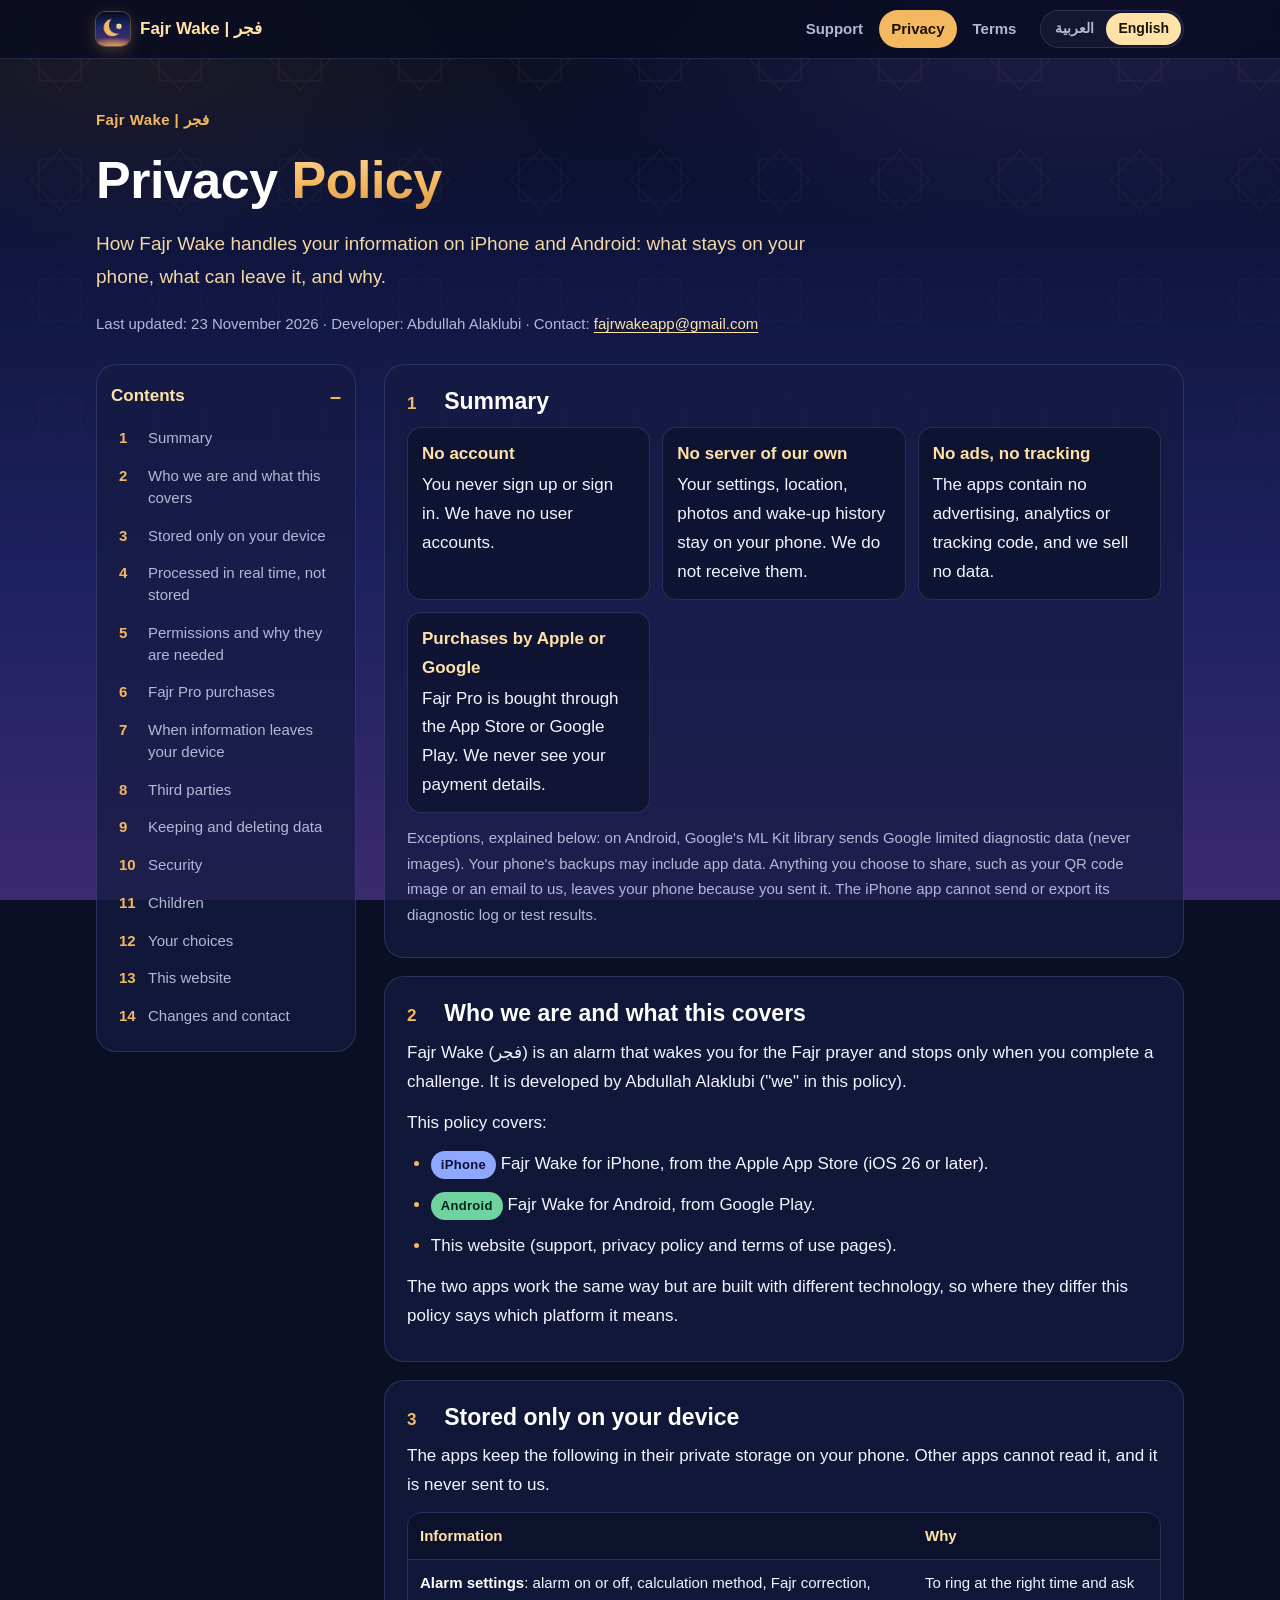
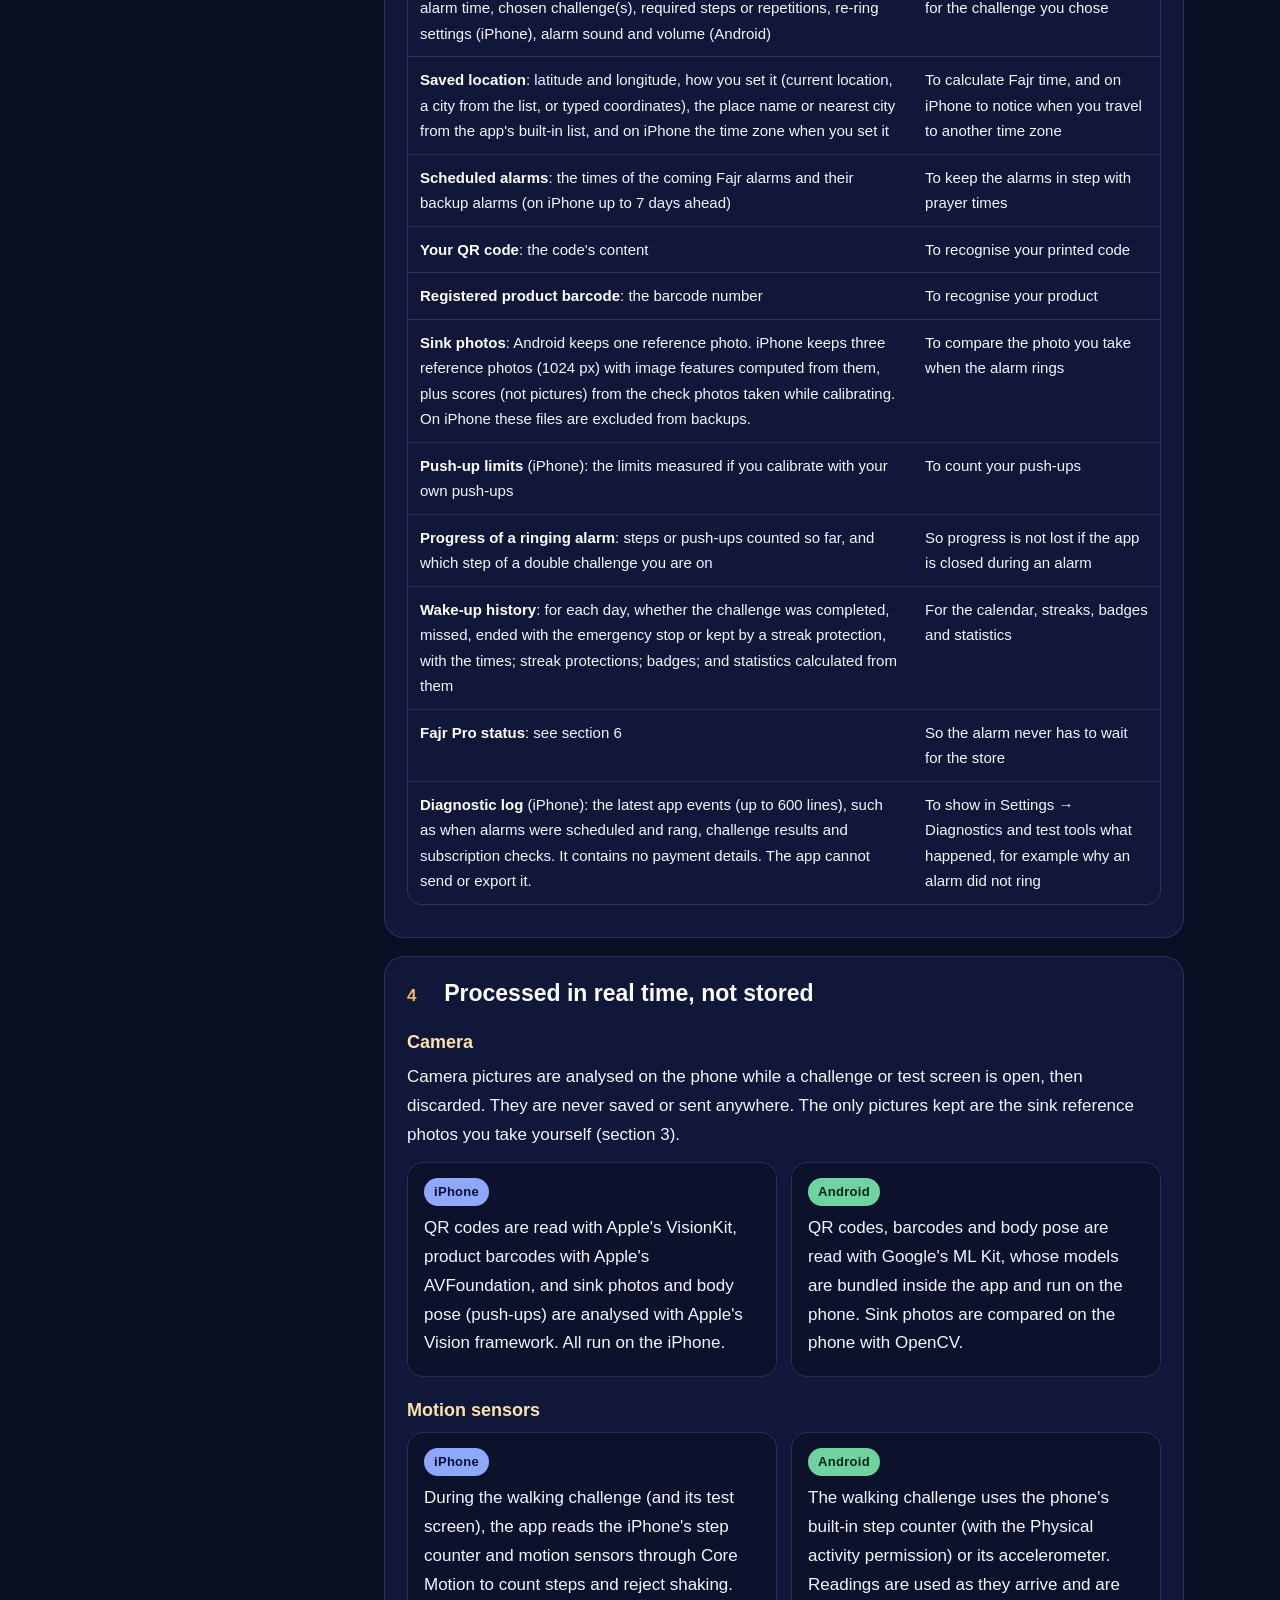
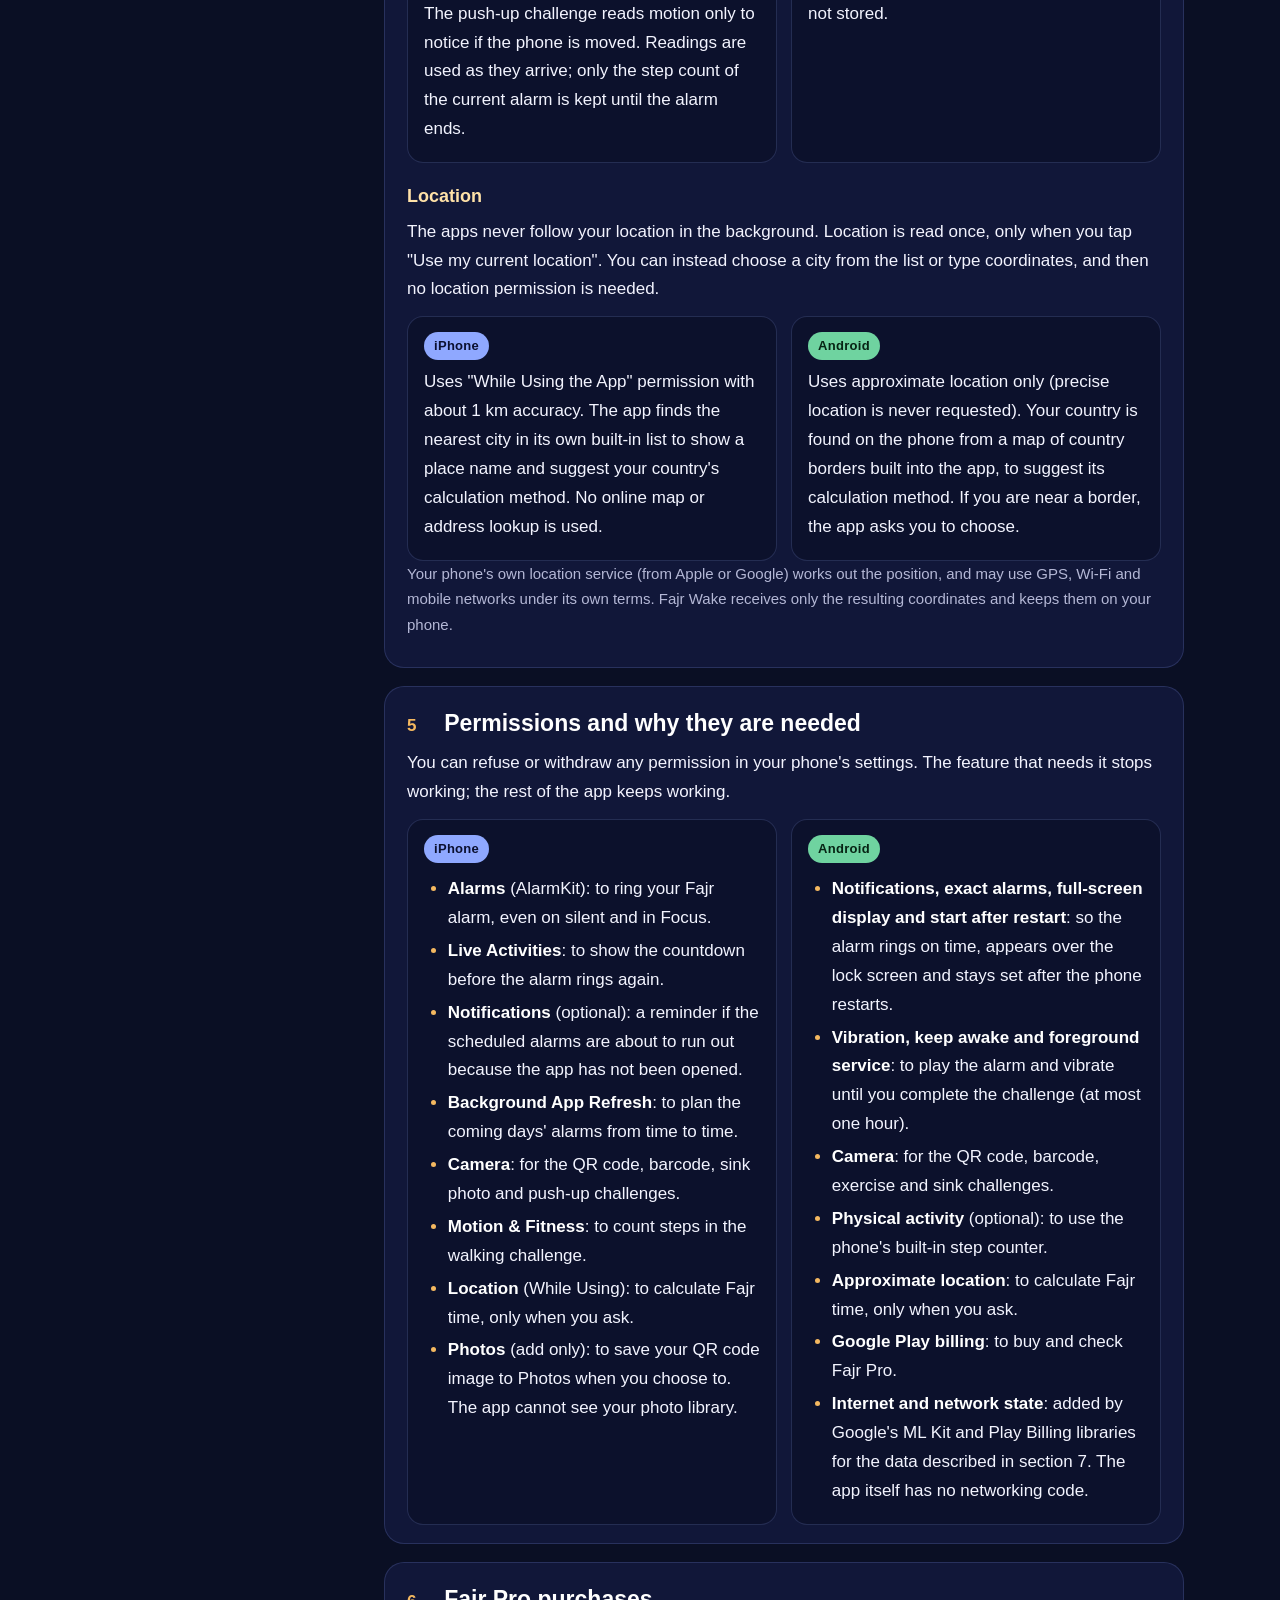
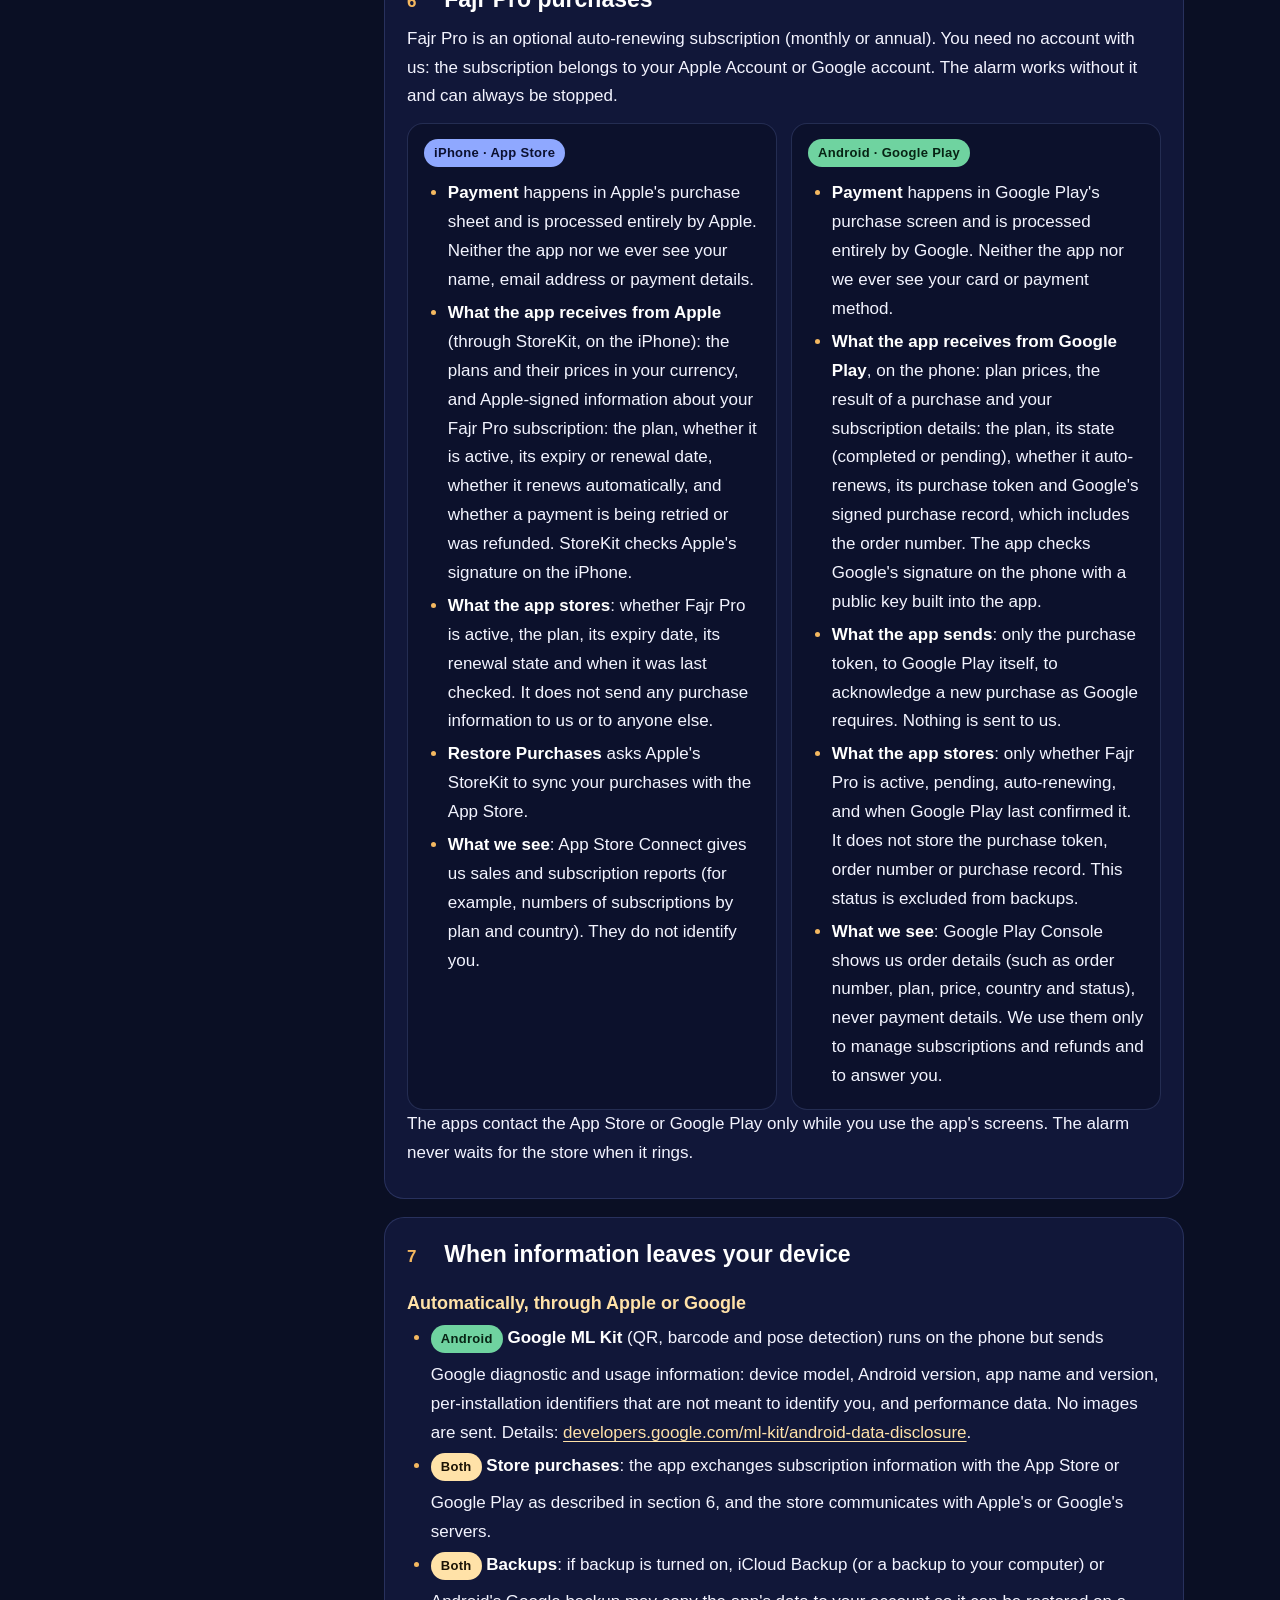
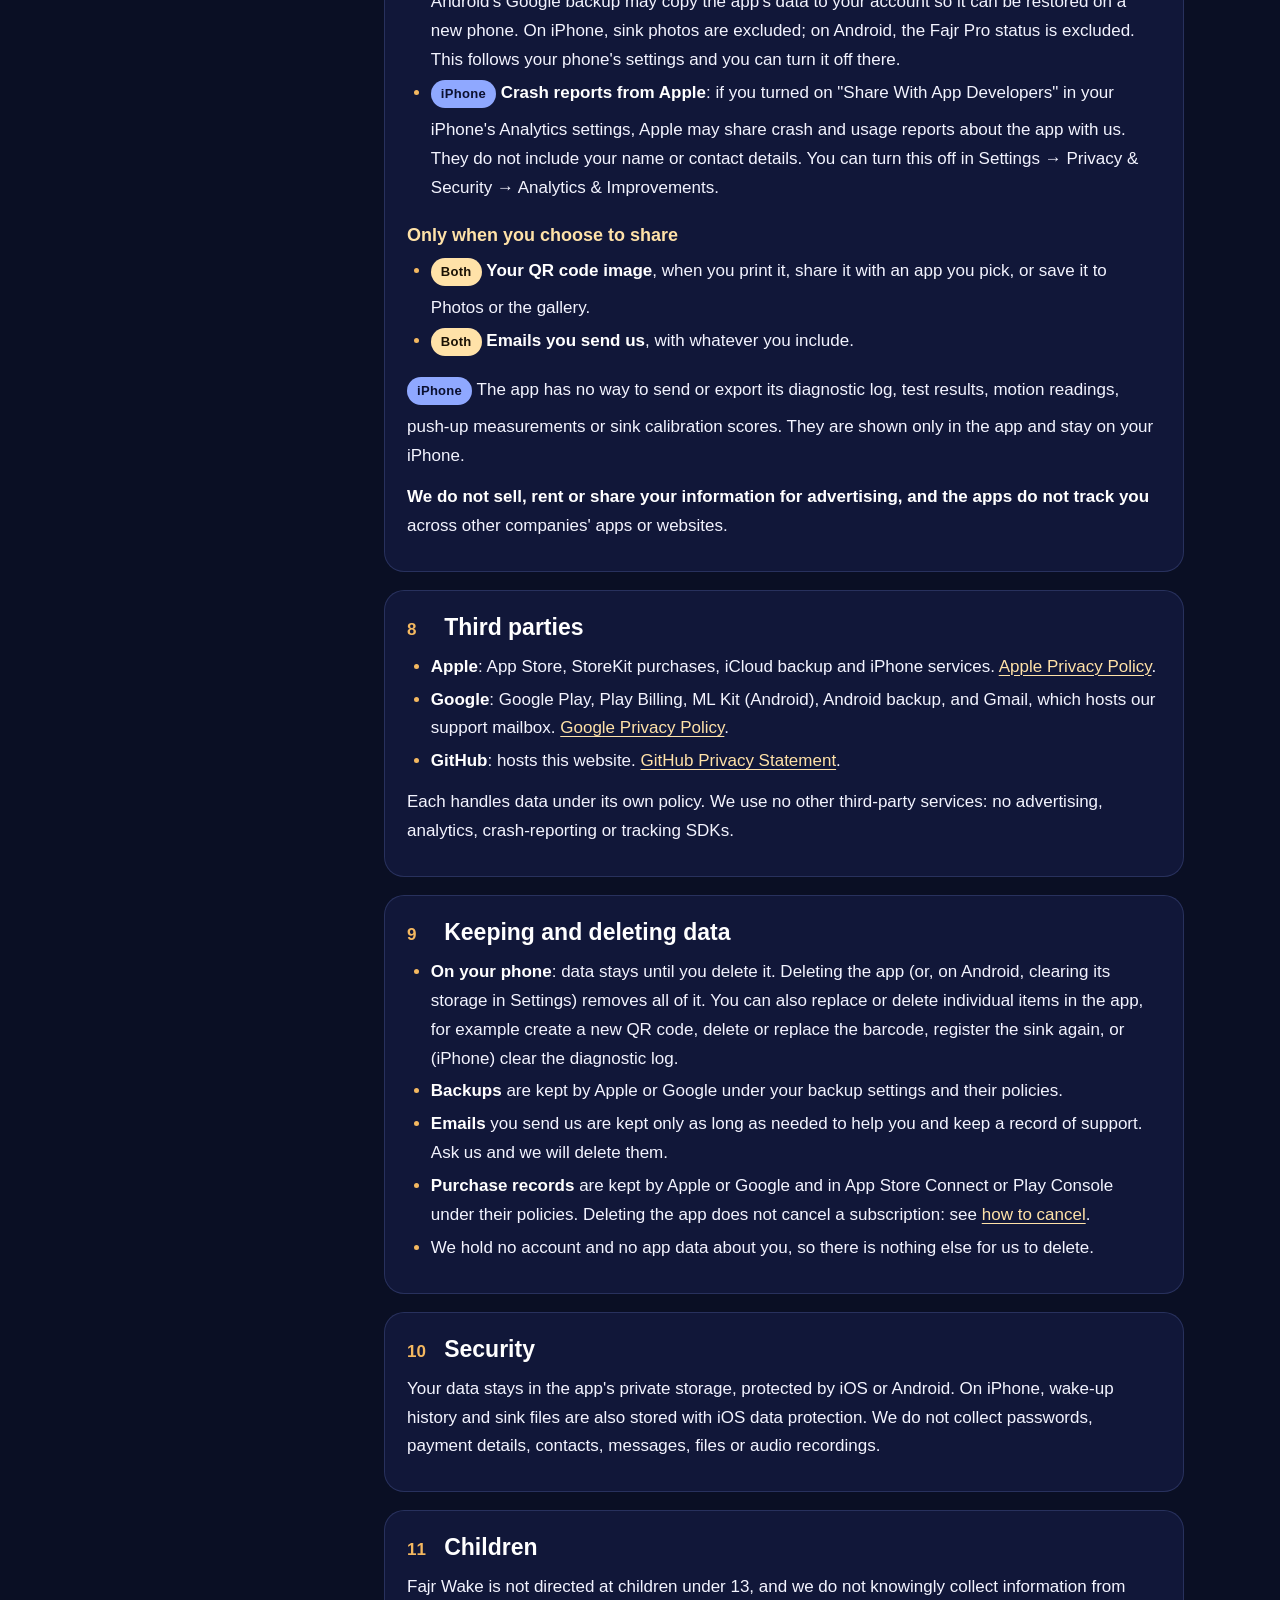
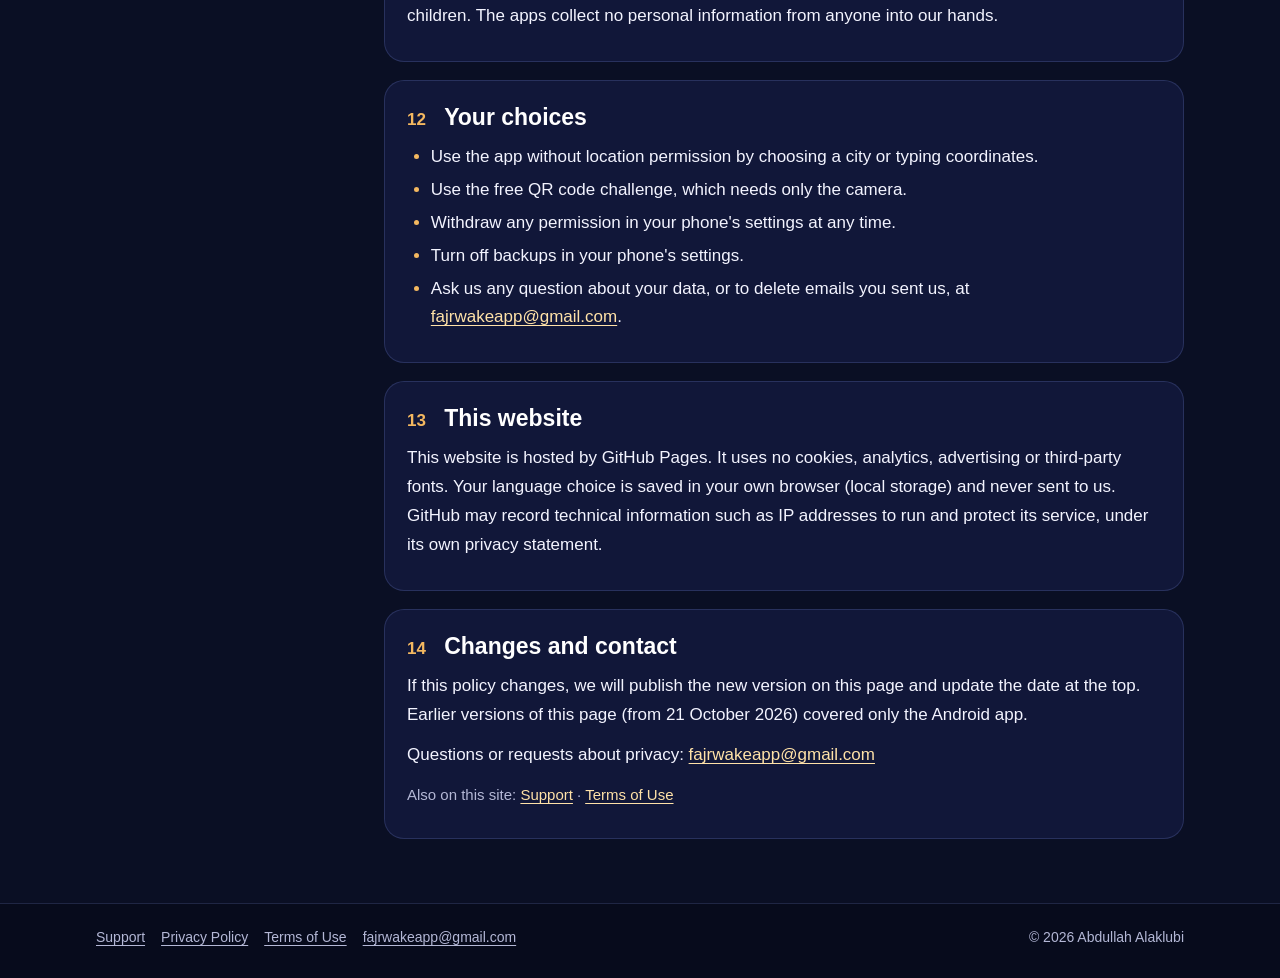
==== commit 3bf40c28: "iPhone: the App Store app cannot send or export diagnostics (privacy policy + support; privacy-site " ====
--- a/privacy-site/index.html
+++ b/privacy-site/index.html
@@ -70,7 +70,7 @@
     <div><b>No ads, no tracking</b>The apps contain no advertising, analytics or tracking code, and we sell no data.</div>
     <div><b>Purchases by Apple or Google</b>Fajr Pro is bought through the App Store or Google Play. We never see your payment details.</div>
   </div>
-  <p class="small muted" style="margin-top:12px">Exceptions, explained below: on Android, Google's ML Kit library sends Google limited diagnostic data (never images). Your phone's backups may include app data. Anything you choose to share, such as a QR code image, a diagnostic report or an email to us, leaves your phone because you sent it.</p>
+  <p class="small muted" style="margin-top:12px">Exceptions, explained below: on Android, Google's ML Kit library sends Google limited diagnostic data (never images). Your phone's backups may include app data. Anything you choose to share, such as your QR code image or an email to us, leaves your phone because you sent it. The iPhone app cannot send or export its diagnostic log or test results.</p>
 </section>
 
 <section class="card" id="en-scope">
@@ -101,7 +101,7 @@
       <tr><td><strong>Progress of a ringing alarm</strong>: steps or push-ups counted so far, and which step of a double challenge you are on</td><td>So progress is not lost if the app is closed during an alarm</td></tr>
       <tr><td><strong>Wake-up history</strong>: for each day, whether the challenge was completed, missed, ended with the emergency stop or kept by a streak protection, with the times; streak protections; badges; and statistics calculated from them</td><td>For the calendar, streaks, badges and statistics</td></tr>
       <tr><td><strong>Fajr Pro status</strong>: see section 6</td><td>So the alarm never has to wait for the store</td></tr>
-      <tr><td><strong>Diagnostic log</strong> (iPhone): the latest app events (up to 600 lines), such as when alarms were scheduled and rang, challenge results and subscription checks. It contains no payment details.</td><td>To understand a problem if you choose to send us a report</td></tr>
+      <tr><td><strong>Diagnostic log</strong> (iPhone): the latest app events (up to 600 lines), such as when alarms were scheduled and rang, challenge results and subscription checks. It contains no payment details. The app cannot send or export it.</td><td>To show in Settings → Diagnostics and test tools what happened, for example why an alarm did not ring</td></tr>
     </tbody>
   </table></div>
 </section>
@@ -196,10 +196,9 @@
   <h3>Only when you choose to share</h3>
   <ul>
     <li><span class="pill both">Both</span> <strong>Your QR code image</strong>, when you print it, share it with an app you pick, or save it to Photos or the gallery.</li>
-    <li><span class="pill ios">iPhone</span> <strong>A diagnostic report</strong>, when you tap "Send report" in Settings → Diagnostics and test tools and pick where to send it. It contains the app and iOS versions, your settings including your saved coordinates and time zone, the scheduled alarm times, a masked form of your barcode number, sink and push-up calibration summaries, a summary of your wake-up history, your Fajr Pro state and the diagnostic log.</li>
-    <li><span class="pill ios">iPhone</span> <strong>Test measurements</strong>, when you tap send on a test screen: motion samples from "Test step counting", push-up measurements (numbers only, no pictures) or sink calibration scores (numbers only).</li>
     <li><span class="pill both">Both</span> <strong>Emails you send us</strong>, with whatever you include.</li>
   </ul>
+  <p><span class="pill ios">iPhone</span> The app has no way to send or export its diagnostic log, test results, motion readings, push-up measurements or sink calibration scores. They are shown only in the app and stay on your iPhone.</p>
   <p><strong>We do not sell, rent or share your information for advertising, and the apps do not track you</strong> across other companies' apps or websites.</p>
 </section>
 
@@ -301,7 +300,7 @@
     <div><b>بلا إعلانات ولا تتبّع</b>لا يحتوي التطبيقان على أي شيفرة إعلانات أو تحليلات أو تتبّع، ولا نبيع أي بيانات.</div>
     <div><b>الشراء عبر Apple أو Google</b>يُشترى فجر Pro من App Store أو Google Play، ولا نرى بيانات الدفع أبدًا.</div>
   </div>
-  <p class="small muted" style="margin-top:12px">استثناءات موضّحة أدناه: على أندرويد ترسل مكتبة ML Kit من Google بيانات تشخيصية محدودة إلى Google (ولا ترسل الصور أبدًا). وقد تتضمن النسخ الاحتياطية لهاتفك بيانات التطبيق. وما تختار مشاركته بنفسك، كصورة رمز QR أو تقرير تشخيص أو رسالة بريد إلينا، يغادر هاتفك لأنك أرسلته.</p>
+  <p class="small muted" style="margin-top:12px">استثناءات موضّحة أدناه: على أندرويد ترسل مكتبة ML Kit من Google بيانات تشخيصية محدودة إلى Google (ولا ترسل الصور أبدًا). وقد تتضمن النسخ الاحتياطية لهاتفك بيانات التطبيق. وما تختار مشاركته بنفسك، كصورة رمز QR الخاص بك أو رسالة بريد إلينا، يغادر هاتفك لأنك أرسلته. ولا يستطيع تطبيق الآيفون إرسال سجل التشخيص أو نتائج الاختبارات أو تصديرها.</p>
 </section>
 
 <section class="card" id="ar-scope">
@@ -332,7 +331,7 @@
       <tr><td><strong>تقدّم المنبه أثناء رنينه</strong>: الخطوات أو التمارين المحسوبة حتى الآن، والمرحلة الحالية من التحدي المزدوج</td><td>حتى لا يضيع التقدّم إن أُغلق التطبيق أثناء المنبه</td></tr>
       <tr><td><strong>سجل الاستيقاظ</strong>: لكل يوم، هل اكتمل التحدي أم فات أم أُنهي بالإيقاف الطارئ أم حُمي بحماية السلسلة، مع الأوقات؛ وحمايات السلسلة؛ والأوسمة؛ والإحصاءات المحسوبة منها</td><td>للتقويم والسلسلة والأوسمة والإحصاءات</td></tr>
       <tr><td><strong>حالة اشتراك فجر Pro</strong>: انظر القسم ٦</td><td>حتى لا ينتظر المنبه المتجر أبدًا</td></tr>
-      <tr><td><strong>سجل التشخيص</strong> (آيفون): أحدث أحداث التطبيق (حتى ٦٠٠ سطر)، مثل وقت جدولة المنبهات ورنينها ونتائج التحديات وفحوص الاشتراك. لا يحتوي على أي بيانات دفع.</td><td>لفهم أي مشكلة إن اخترت إرسال تقرير إلينا</td></tr>
+      <tr><td><strong>سجل التشخيص</strong> (آيفون): أحدث أحداث التطبيق (حتى ٦٠٠ سطر)، مثل وقت جدولة المنبهات ورنينها ونتائج التحديات وفحوص الاشتراك. لا يحتوي على أي بيانات دفع، ولا يستطيع التطبيق إرساله أو تصديره.</td><td>لعرض ما حدث في الإعدادات ← التشخيص وأدوات الاختبار، مثل سبب عدم رنين منبه</td></tr>
     </tbody>
   </table></div>
 </section>
@@ -427,10 +426,9 @@
   <h3>فقط عندما تختار المشاركة</h3>
   <ul>
     <li><span class="pill both">كلاهما</span> <strong>صورة رمز QR الخاص بك</strong>، عند طباعتها أو مشاركتها مع تطبيق تختاره أو حفظها في الصور أو المعرض.</li>
-    <li><span class="pill ios">آيفون</span> <strong>تقرير التشخيص</strong>، عندما تضغط «إرسال تقرير (الجدولة والقياسات والسجل)» من الإعدادات ← التشخيص وأدوات الاختبار وتختار وجهته. يحتوي على إصدار التطبيق وإصدار iOS، وإعداداتك ومنها إحداثيات موقعك المحفوظ ومنطقتك الزمنية، وأوقات المنبهات المجدولة، وصيغة مخفيّة جزئيًا من رقم الباركود، وملخّصَي معايرة المغسلة وتمارين الضغط، وملخّص سجل استيقاظك، وحالة فجر Pro، وسجل التشخيص.</li>
-    <li><span class="pill ios">آيفون</span> <strong>قياسات الاختبار</strong>، عندما تضغط زر الإرسال في شاشة اختبار: عيّنات الحركة من «تجربة عدّ الخطوات»، أو قياسات تمارين الضغط (أرقام فقط، بلا صور)، أو نتائج معايرة المغسلة (أرقام فقط).</li>
     <li><span class="pill both">كلاهما</span> <strong>الرسائل التي ترسلها إلينا</strong> بالبريد، مع ما تضمّنه فيها.</li>
   </ul>
+  <p><span class="pill ios">آيفون</span> لا يملك التطبيق أي وسيلة لإرسال سجل التشخيص أو نتائج الاختبارات أو قراءات الحركة أو قياسات تمارين الضغط أو نتائج معايرة المغسلة أو تصديرها. فهي تُعرض داخل التطبيق فقط وتبقى في آيفونك.</p>
   <p><strong>لا نبيع معلوماتك ولا نؤجّرها ولا نشاركها لأغراض إعلانية، ولا يتتبّعك التطبيقان</strong> عبر تطبيقات الشركات الأخرى أو مواقعها.</p>
 </section>
 
--- a/assets/site.css
+++ b/assets/site.css
@@ -88,6 +88,15 @@
 .btn:hover { color: #fff; border-color: rgba(255, 226, 168, .45); }
 .btn.primary { color: #1a1205; border: 0; background: linear-gradient(180deg, #FFD58F, #F4B860 60%, #E8A452); box-shadow: 0 8px 24px rgba(244, 184, 96, .25); }
 .btn.primary:hover { color: #1a1205; filter: brightness(1.05); }
+/* Under the support email button: the address itself and a Copy button, for phones and computers with no email app. */
+.mail-fallback { margin: 0; display: flex; flex-wrap: wrap; align-items: center; gap: 6px 10px; color: var(--muted); font-size: 15px; }
+.mail-fallback strong { color: var(--dawn-light); user-select: all; }
+.copy-email {
+  font: inherit; font-size: 14px; font-weight: 700; cursor: pointer; min-height: 36px; padding: 6px 14px; border-radius: 12px;
+  color: var(--text); background: var(--surface-2); border: 1px solid var(--outline);
+}
+.copy-email:hover { color: #fff; border-color: rgba(255, 226, 168, .45); }
+.copy-status { color: var(--success); font-weight: 700; }
 
 .layout { display: grid; grid-template-columns: minmax(0, 1fr); gap: 28px; }
 @media (min-width: 980px) { .layout.with-toc { grid-template-columns: 260px minmax(0, 1fr); } }
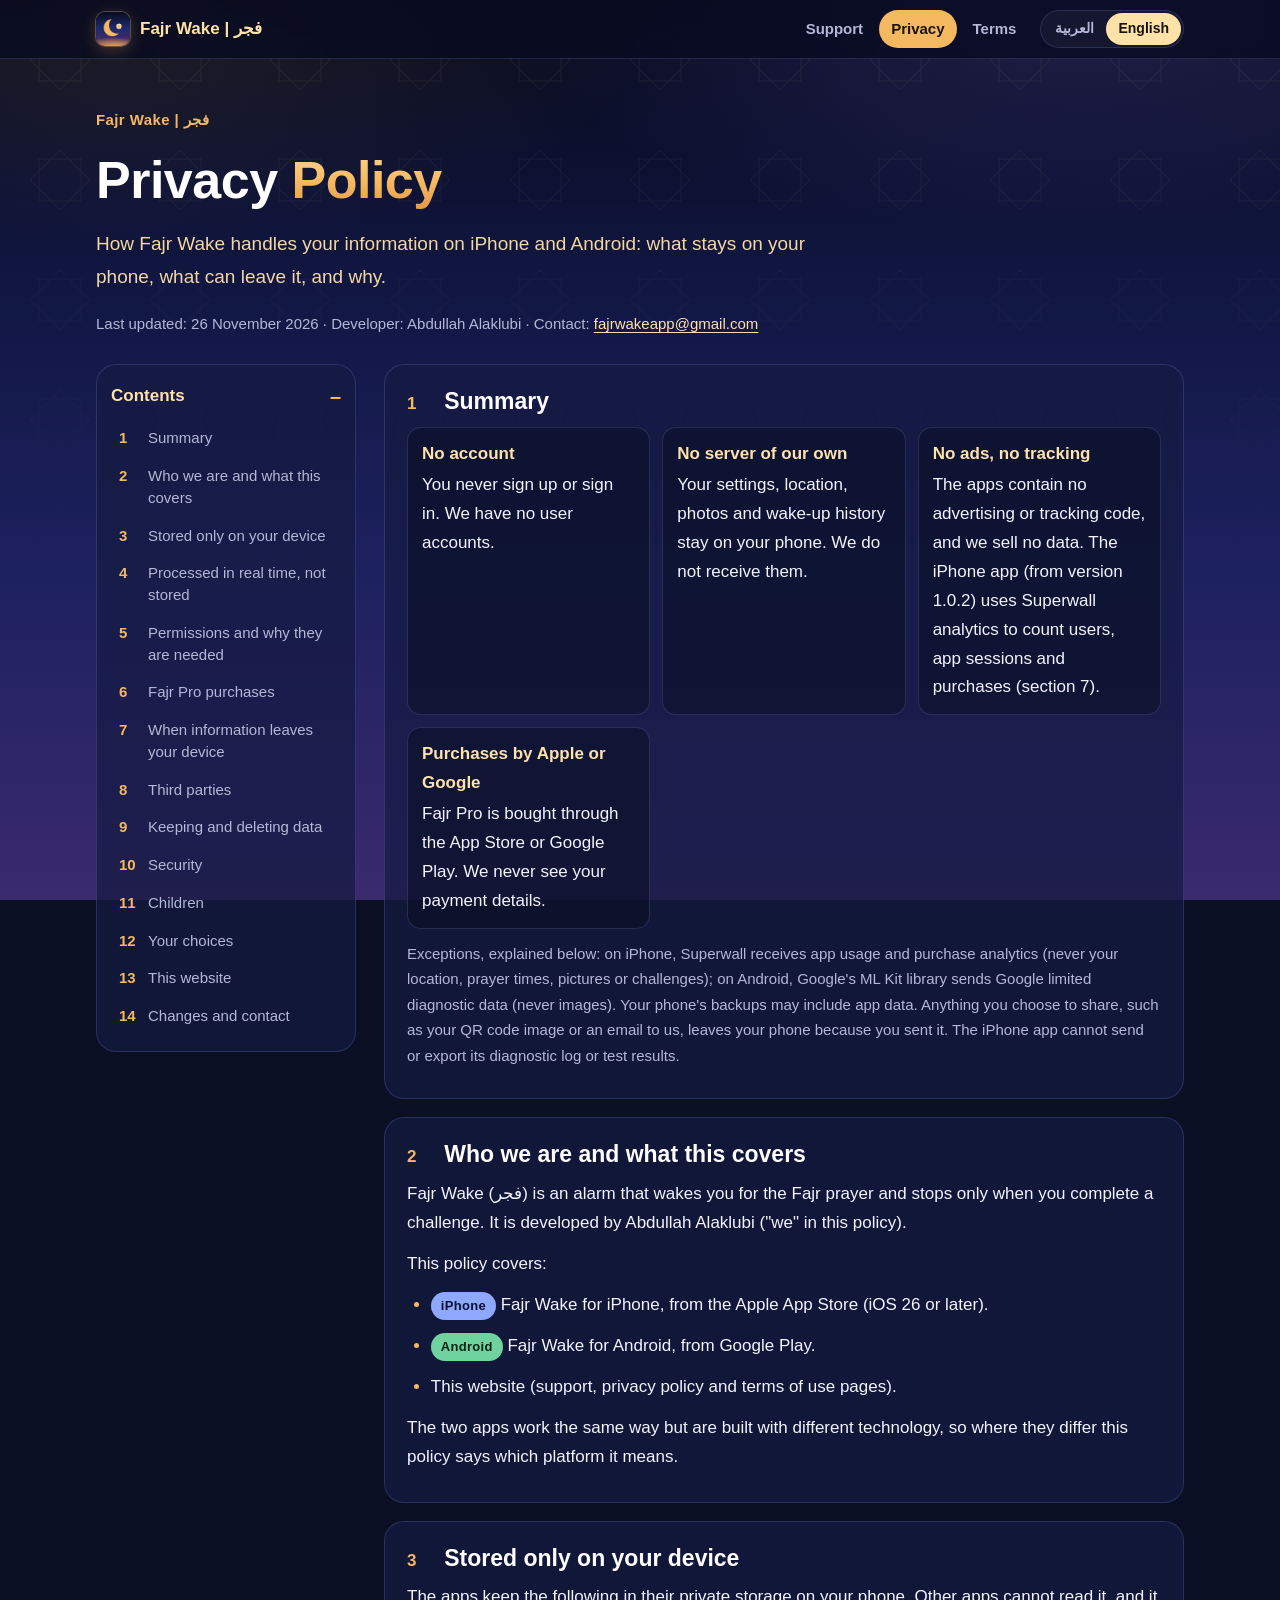
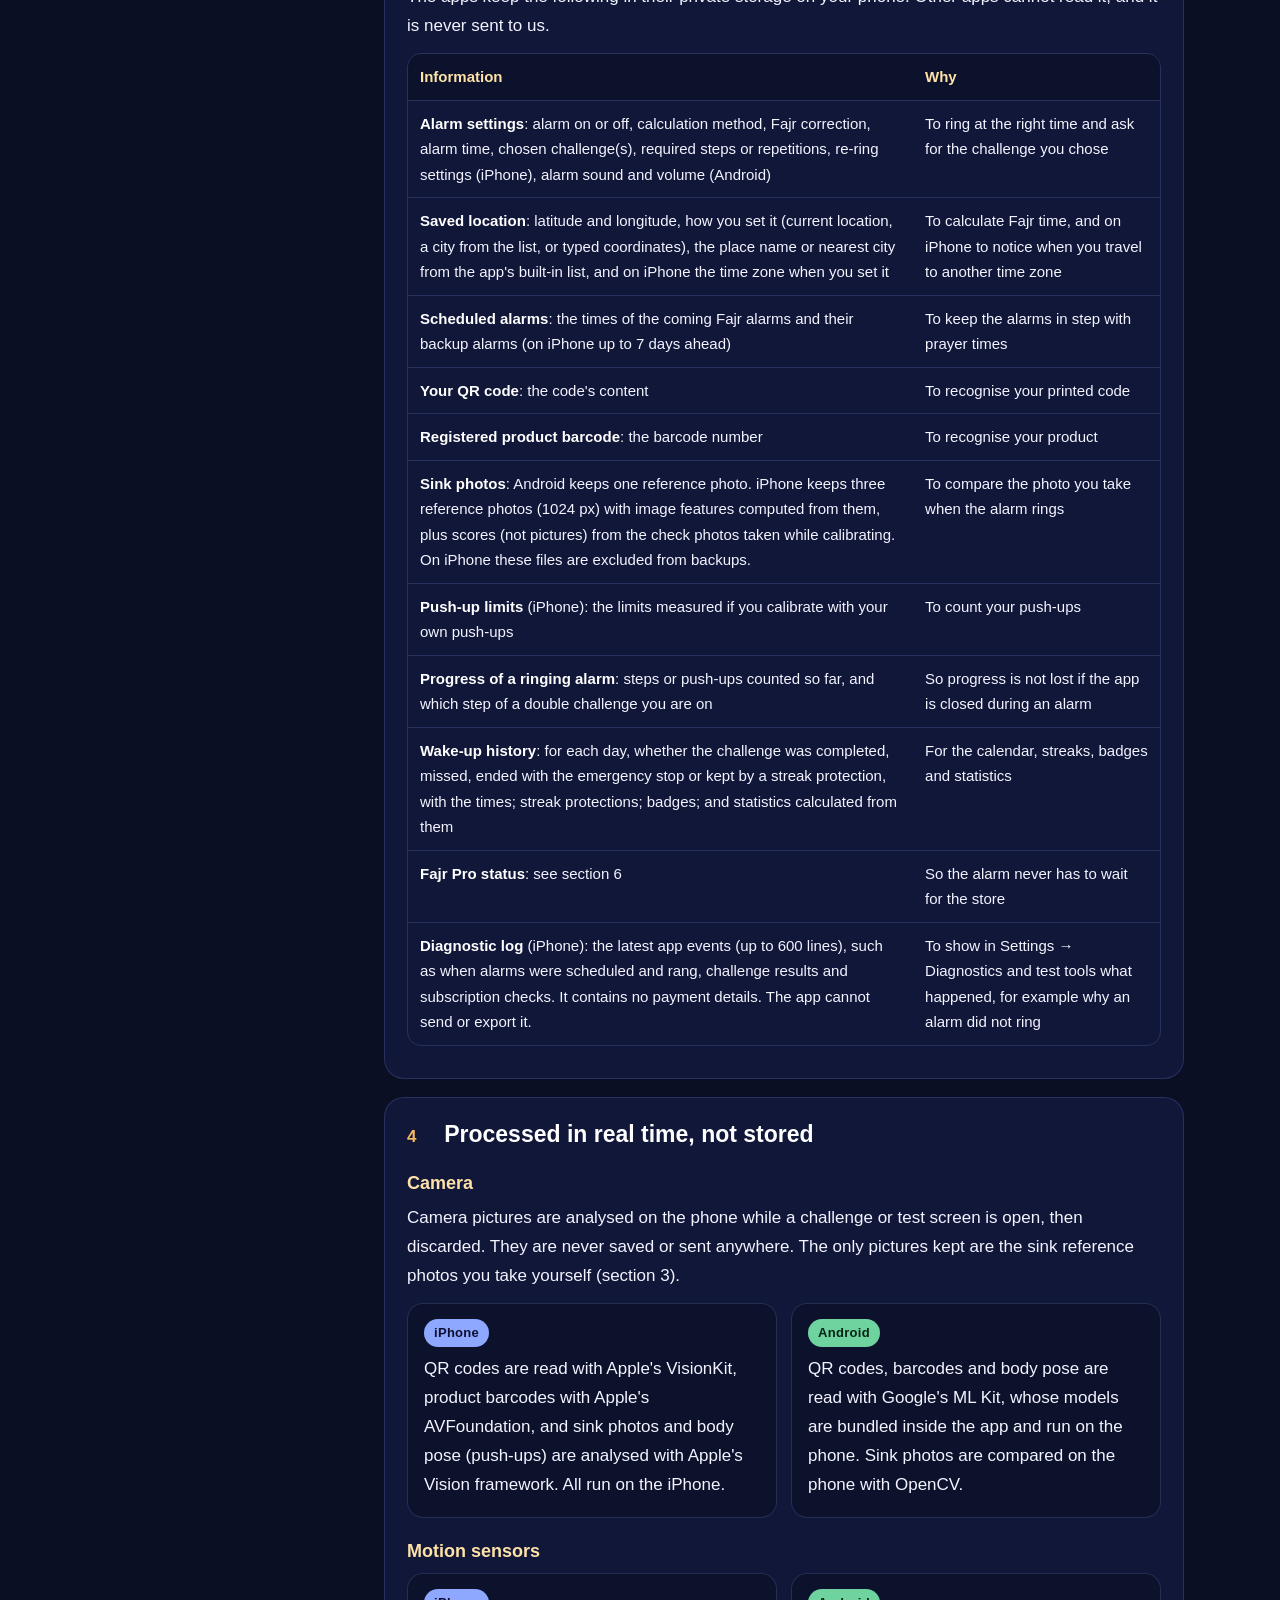
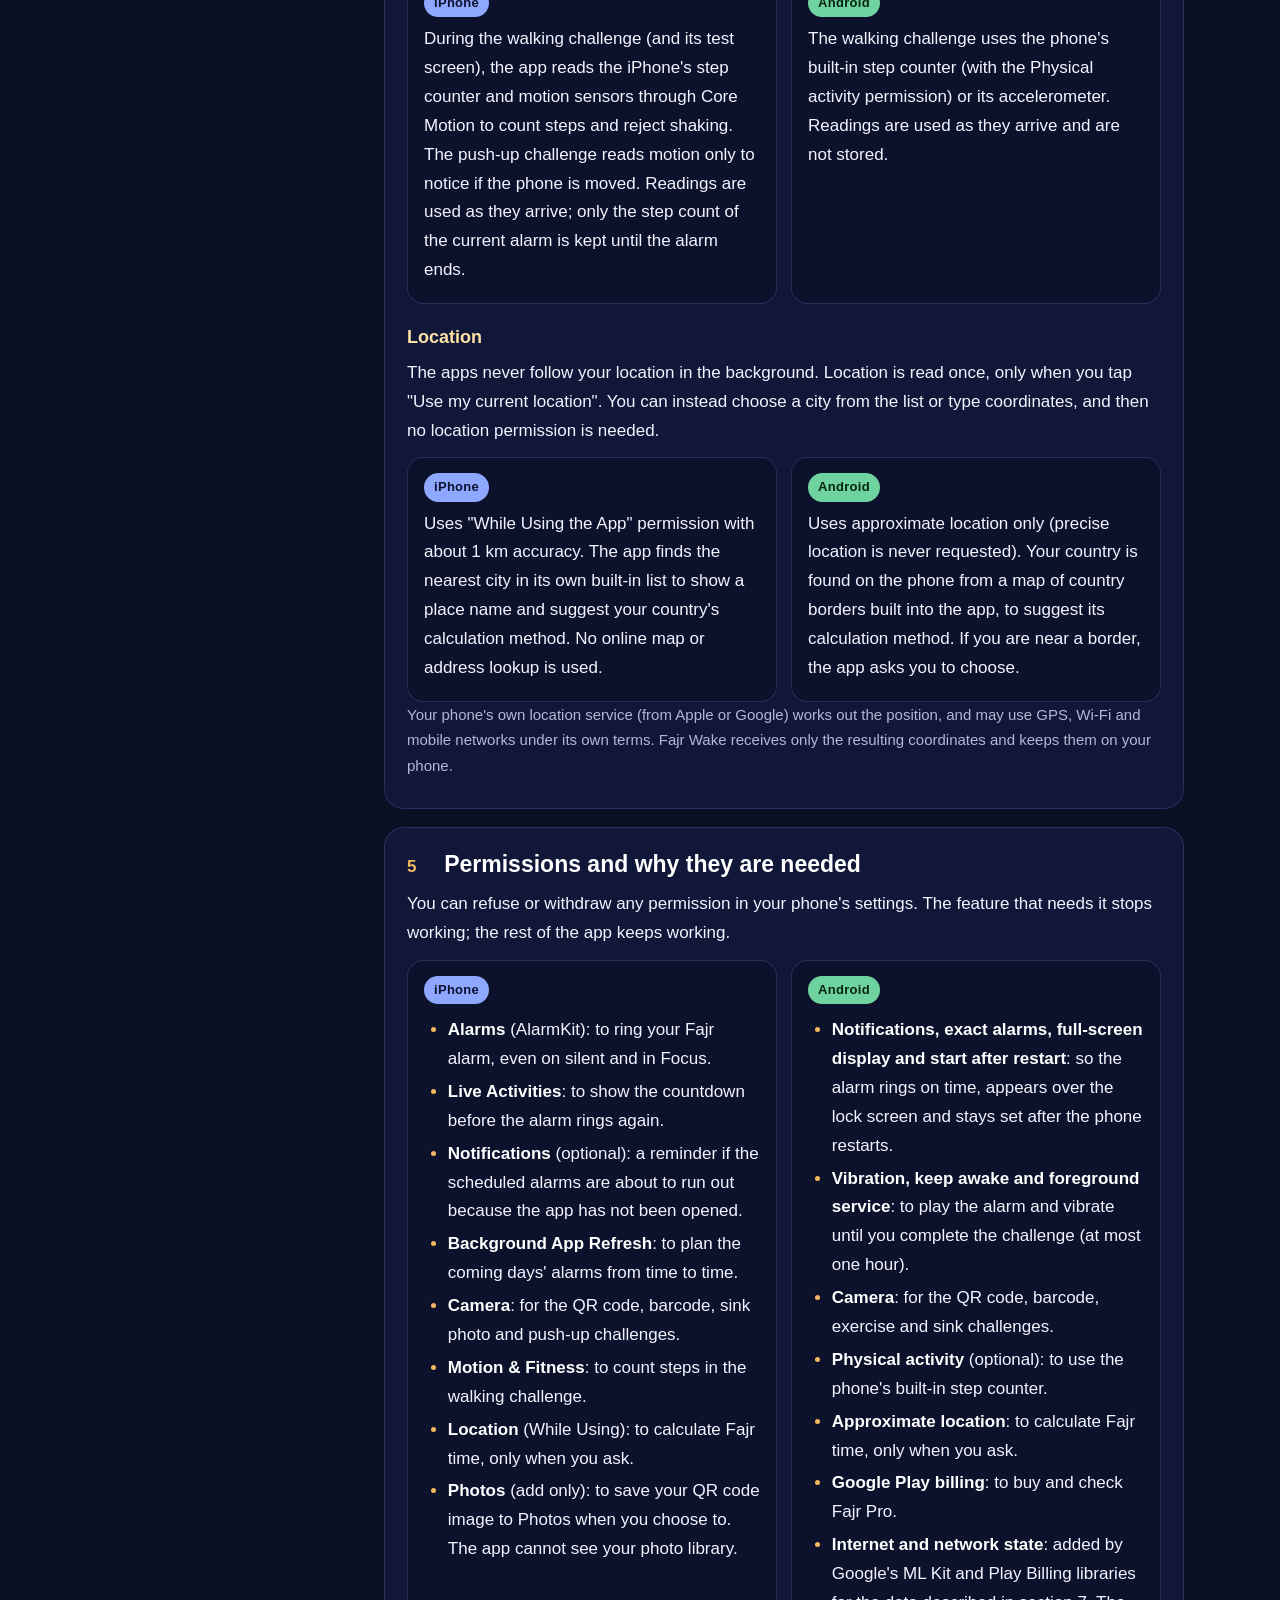
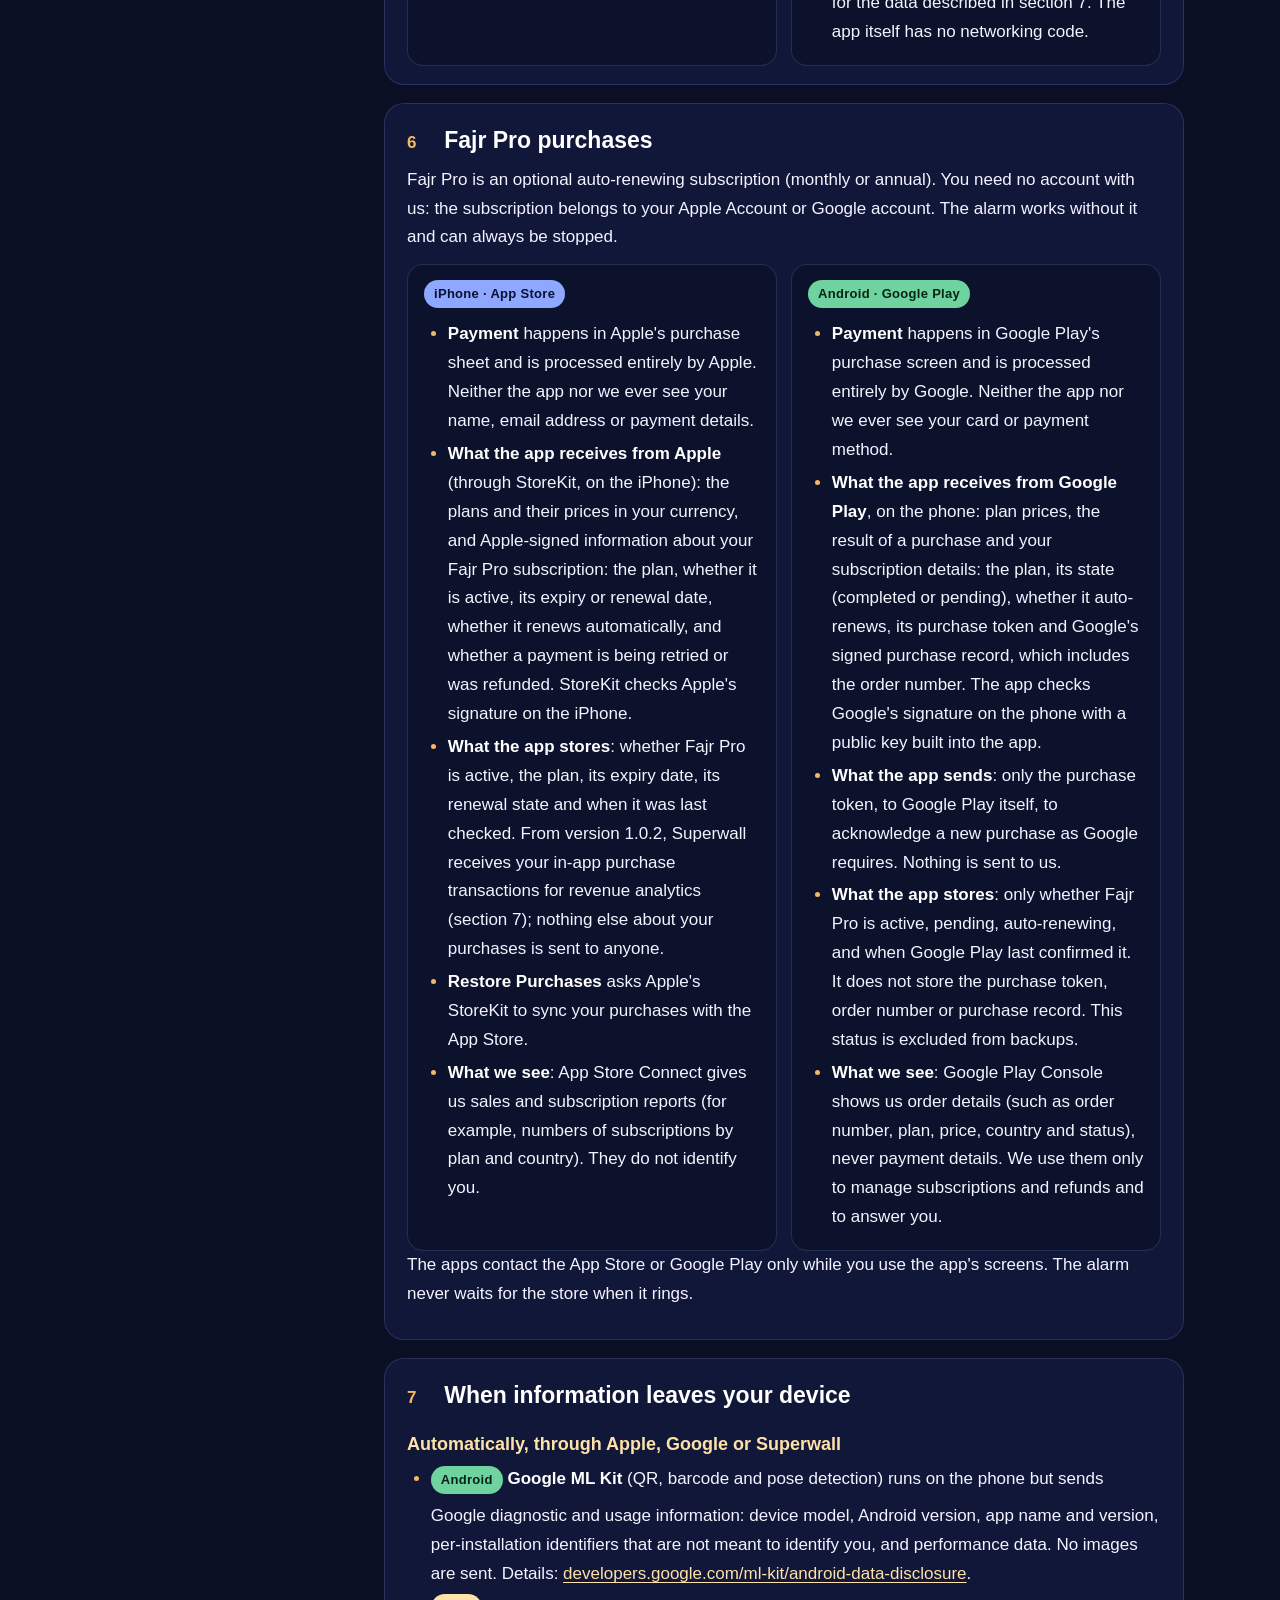
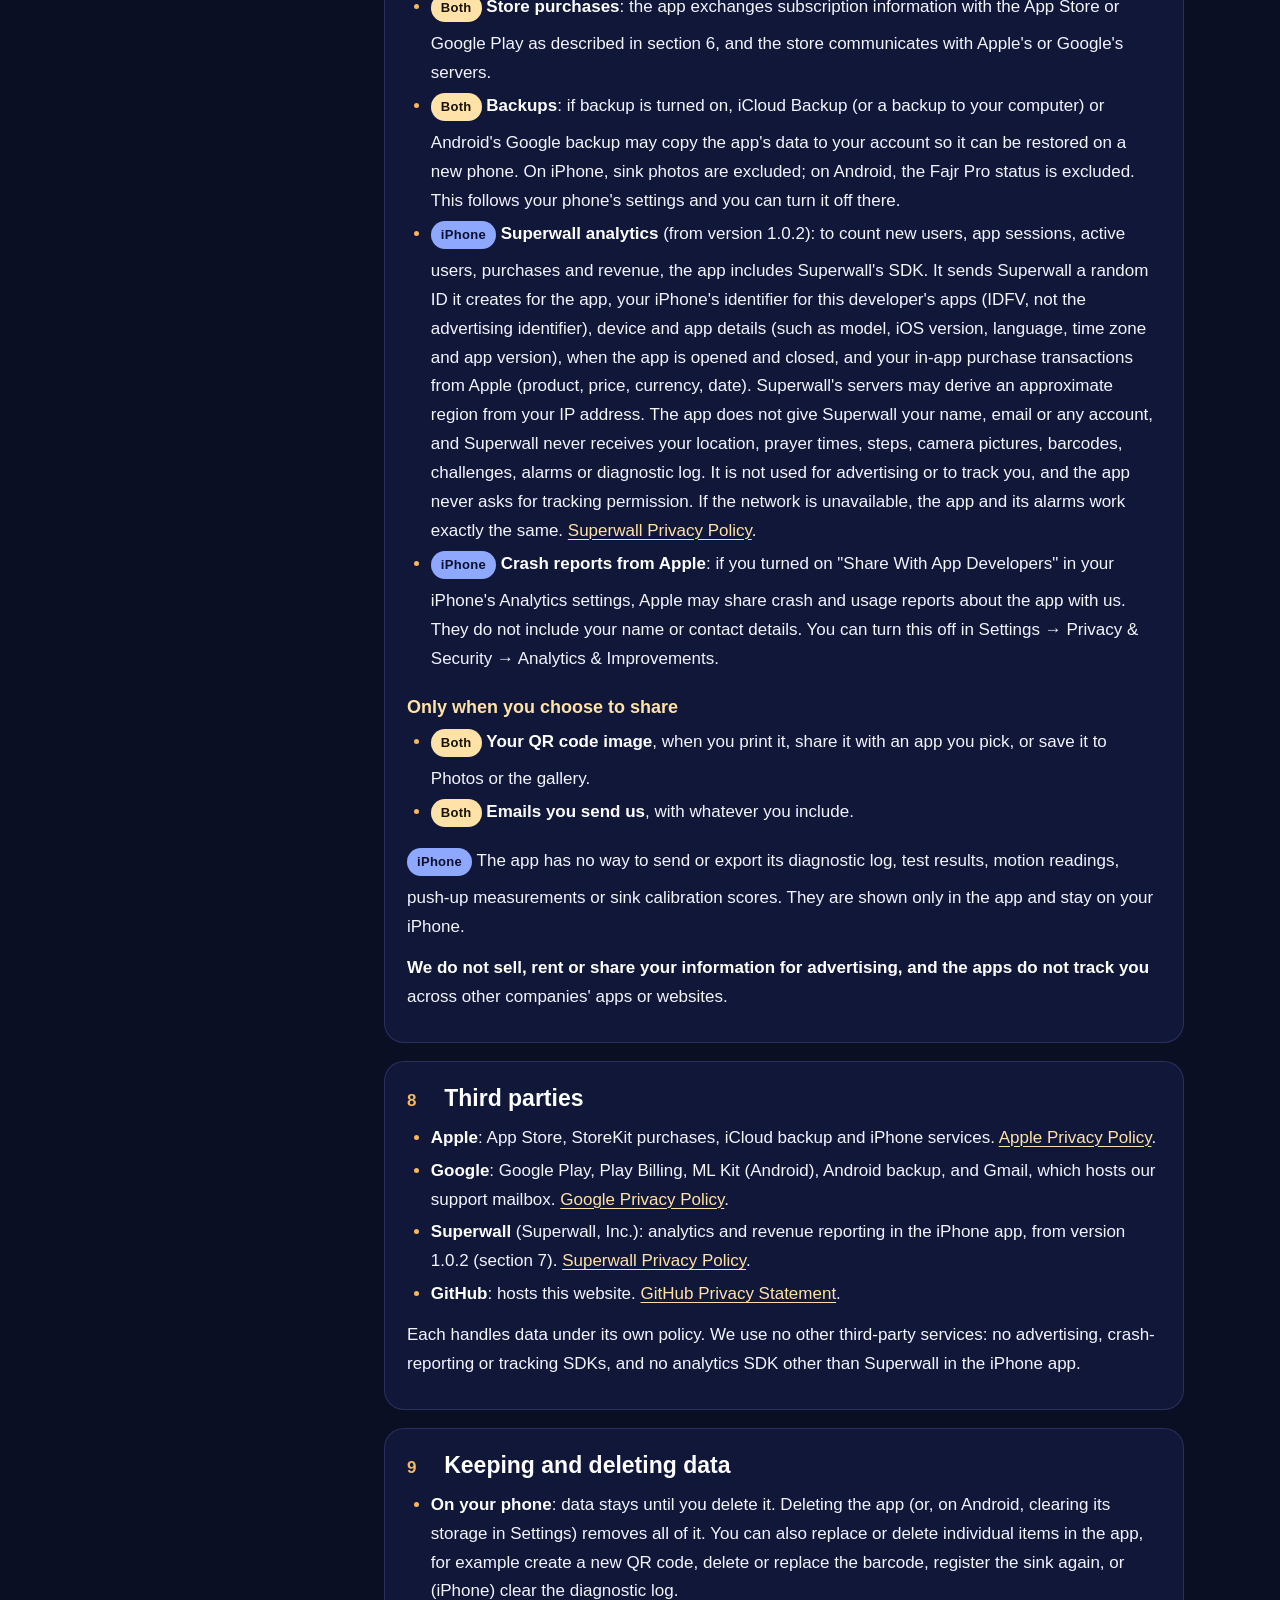
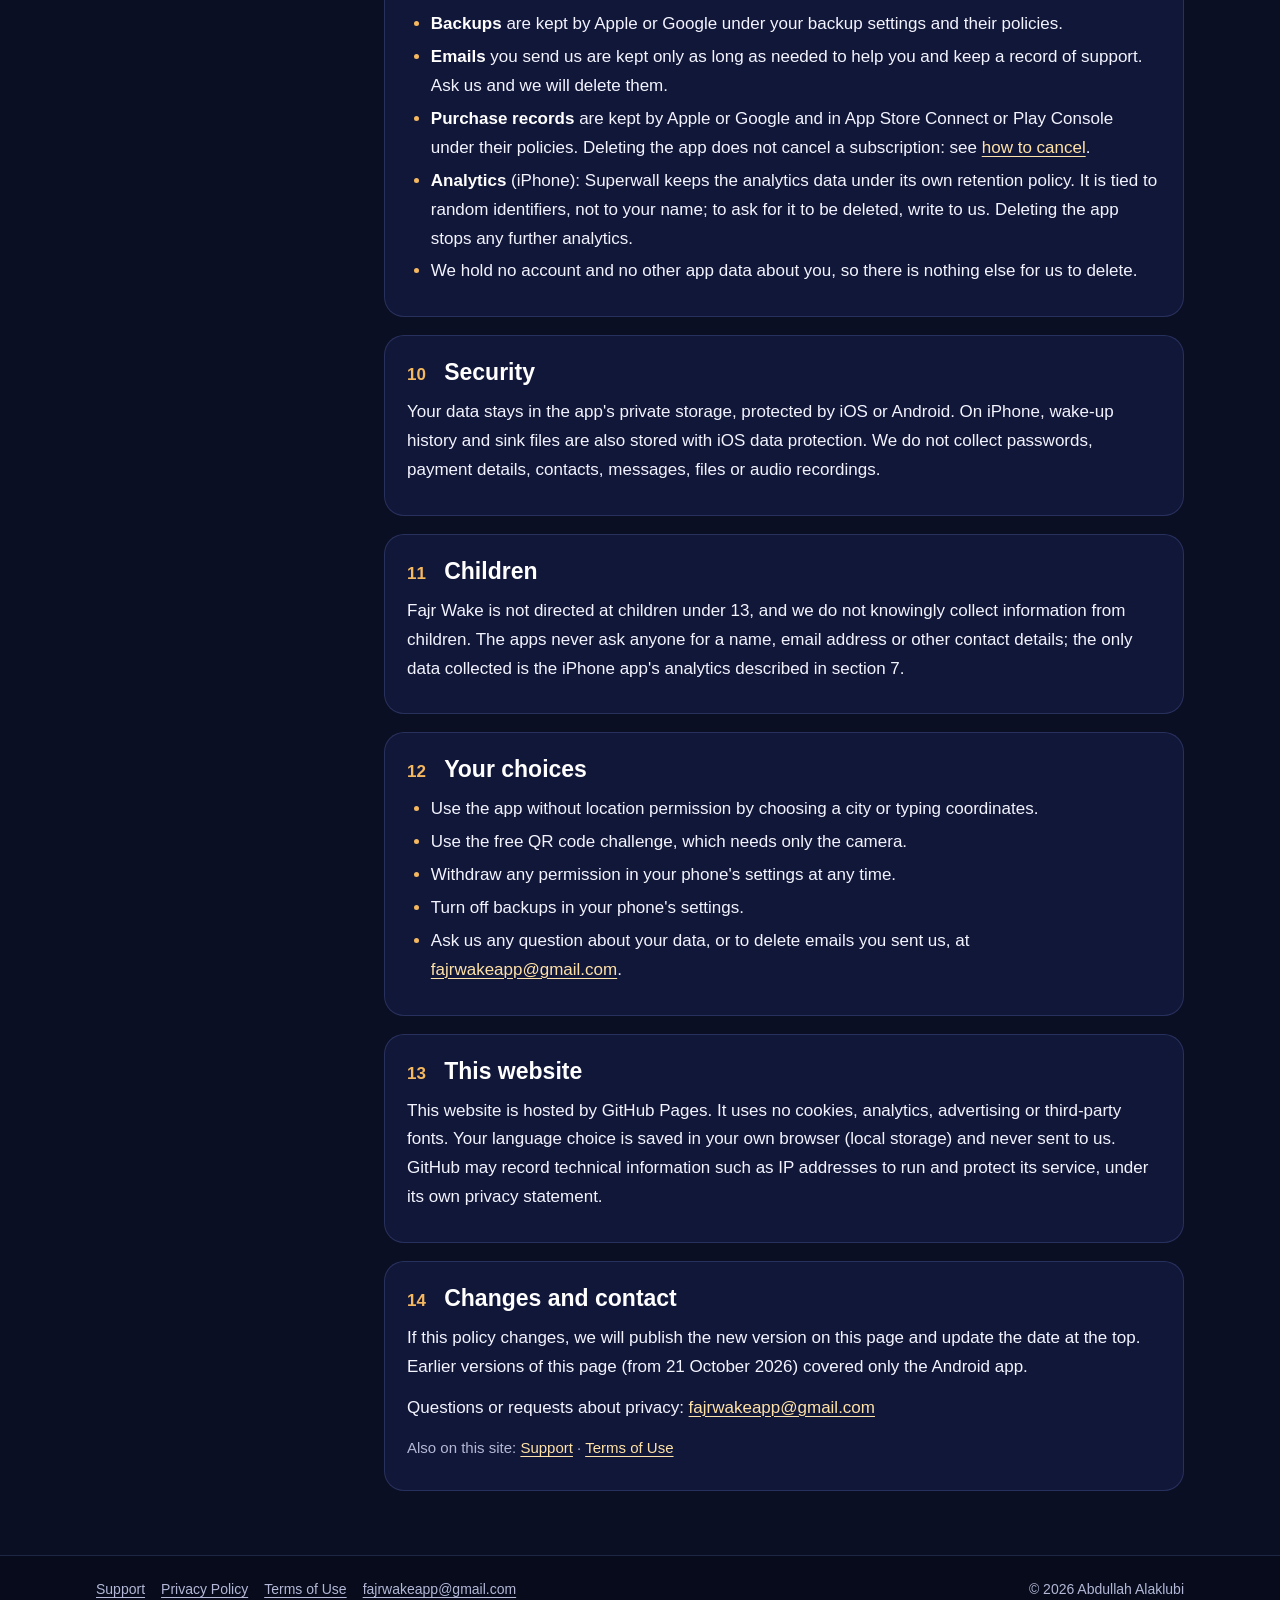
==== commit fdc1d149: "﻿Privacy policy: iPhone app 1.0.2 uses Superwall analytics (EN + AR) What Superwall receives and nev" ====
--- a/privacy-site/index.html
+++ b/privacy-site/index.html
@@ -36,7 +36,7 @@
   <p class="eyebrow">Fajr Wake | فجر</p>
   <h1>Privacy <em>Policy</em></h1>
   <p class="lead">How Fajr Wake handles your information on iPhone and Android: what stays on your phone, what can leave it, and why.</p>
-  <p class="meta">Last updated: 23 November 2026 · Developer: Abdullah Alaklubi · Contact: <a href="mailto:fajrwakeapp@gmail.com">fajrwakeapp@gmail.com</a></p>
+  <p class="meta">Last updated: 26 November 2026 · Developer: Abdullah Alaklubi · Contact: <a href="mailto:fajrwakeapp@gmail.com">fajrwakeapp@gmail.com</a></p>
 </section>
 
 <div class="layout with-toc">
@@ -67,10 +67,10 @@
   <div class="summary-grid">
     <div><b>No account</b>You never sign up or sign in. We have no user accounts.</div>
     <div><b>No server of our own</b>Your settings, location, photos and wake-up history stay on your phone. We do not receive them.</div>
-    <div><b>No ads, no tracking</b>The apps contain no advertising, analytics or tracking code, and we sell no data.</div>
+    <div><b>No ads, no tracking</b>The apps contain no advertising or tracking code, and we sell no data. The iPhone app (from version 1.0.2) uses Superwall analytics to count users, app sessions and purchases (section 7).</div>
     <div><b>Purchases by Apple or Google</b>Fajr Pro is bought through the App Store or Google Play. We never see your payment details.</div>
   </div>
-  <p class="small muted" style="margin-top:12px">Exceptions, explained below: on Android, Google's ML Kit library sends Google limited diagnostic data (never images). Your phone's backups may include app data. Anything you choose to share, such as your QR code image or an email to us, leaves your phone because you sent it. The iPhone app cannot send or export its diagnostic log or test results.</p>
+  <p class="small muted" style="margin-top:12px">Exceptions, explained below: on iPhone, Superwall receives app usage and purchase analytics (never your location, prayer times, pictures or challenges); on Android, Google's ML Kit library sends Google limited diagnostic data (never images). Your phone's backups may include app data. Anything you choose to share, such as your QR code image or an email to us, leaves your phone because you sent it. The iPhone app cannot send or export its diagnostic log or test results.</p>
 </section>
 
 <section class="card" id="en-scope">
@@ -166,7 +166,7 @@
       <ul>
         <li><strong>Payment</strong> happens in Apple's purchase sheet and is processed entirely by Apple. Neither the app nor we ever see your name, email address or payment details.</li>
         <li><strong>What the app receives from Apple</strong> (through StoreKit, on the iPhone): the plans and their prices in your currency, and Apple-signed information about your Fajr Pro subscription: the plan, whether it is active, its expiry or renewal date, whether it renews automatically, and whether a payment is being retried or was refunded. StoreKit checks Apple's signature on the iPhone.</li>
-        <li><strong>What the app stores</strong>: whether Fajr Pro is active, the plan, its expiry date, its renewal state and when it was last checked. It does not send any purchase information to us or to anyone else.</li>
+        <li><strong>What the app stores</strong>: whether Fajr Pro is active, the plan, its expiry date, its renewal state and when it was last checked. From version 1.0.2, Superwall receives your in-app purchase transactions for revenue analytics (section 7); nothing else about your purchases is sent to anyone.</li>
         <li><strong>Restore Purchases</strong> asks Apple's StoreKit to sync your purchases with the App Store.</li>
         <li><strong>What we see</strong>: App Store Connect gives us sales and subscription reports (for example, numbers of subscriptions by plan and country). They do not identify you.</li>
       </ul>
@@ -186,11 +186,12 @@
 
 <section class="card" id="en-leaves">
   <h2><span class="num">7</span>When information leaves your device</h2>
-  <h3>Automatically, through Apple or Google</h3>
+  <h3>Automatically, through Apple, Google or Superwall</h3>
   <ul>
     <li><span class="pill android">Android</span> <strong>Google ML Kit</strong> (QR, barcode and pose detection) runs on the phone but sends Google diagnostic and usage information: device model, Android version, app name and version, per-installation identifiers that are not meant to identify you, and performance data. No images are sent. Details: <a href="https://developers.google.com/ml-kit/android-data-disclosure">developers.google.com/ml-kit/android-data-disclosure</a>.</li>
     <li><span class="pill both">Both</span> <strong>Store purchases</strong>: the app exchanges subscription information with the App Store or Google Play as described in section 6, and the store communicates with Apple's or Google's servers.</li>
     <li><span class="pill both">Both</span> <strong>Backups</strong>: if backup is turned on, iCloud Backup (or a backup to your computer) or Android's Google backup may copy the app's data to your account so it can be restored on a new phone. On iPhone, sink photos are excluded; on Android, the Fajr Pro status is excluded. This follows your phone's settings and you can turn it off there.</li>
+    <li><span class="pill ios">iPhone</span> <strong>Superwall analytics</strong> (from version 1.0.2): to count new users, app sessions, active users, purchases and revenue, the app includes Superwall's SDK. It sends Superwall a random ID it creates for the app, your iPhone's identifier for this developer's apps (IDFV, not the advertising identifier), device and app details (such as model, iOS version, language, time zone and app version), when the app is opened and closed, and your in-app purchase transactions from Apple (product, price, currency, date). Superwall's servers may derive an approximate region from your IP address. The app does not give Superwall your name, email or any account, and Superwall never receives your location, prayer times, steps, camera pictures, barcodes, challenges, alarms or diagnostic log. It is not used for advertising or to track you, and the app never asks for tracking permission. If the network is unavailable, the app and its alarms work exactly the same. <a href="https://superwall.com/legal/privacy-policy">Superwall Privacy Policy</a>.</li>
     <li><span class="pill ios">iPhone</span> <strong>Crash reports from Apple</strong>: if you turned on "Share With App Developers" in your iPhone's Analytics settings, Apple may share crash and usage reports about the app with us. They do not include your name or contact details. You can turn this off in Settings → Privacy &amp; Security → Analytics &amp; Improvements.</li>
   </ul>
   <h3>Only when you choose to share</h3>
@@ -207,9 +208,10 @@
   <ul>
     <li><strong>Apple</strong>: App Store, StoreKit purchases, iCloud backup and iPhone services. <a href="https://www.apple.com/legal/privacy/">Apple Privacy Policy</a>.</li>
     <li><strong>Google</strong>: Google Play, Play Billing, ML Kit (Android), Android backup, and Gmail, which hosts our support mailbox. <a href="https://policies.google.com/privacy">Google Privacy Policy</a>.</li>
+    <li><strong>Superwall</strong> (Superwall, Inc.): analytics and revenue reporting in the iPhone app, from version 1.0.2 (section 7). <a href="https://superwall.com/legal/privacy-policy">Superwall Privacy Policy</a>.</li>
     <li><strong>GitHub</strong>: hosts this website. <a href="https://docs.github.com/en/site-policy/privacy-policies/github-general-privacy-statement">GitHub Privacy Statement</a>.</li>
   </ul>
-  <p>Each handles data under its own policy. We use no other third-party services: no advertising, analytics, crash-reporting or tracking SDKs.</p>
+  <p>Each handles data under its own policy. We use no other third-party services: no advertising, crash-reporting or tracking SDKs, and no analytics SDK other than Superwall in the iPhone app.</p>
 </section>
 
 <section class="card" id="en-retention">
@@ -219,7 +221,8 @@
     <li><strong>Backups</strong> are kept by Apple or Google under your backup settings and their policies.</li>
     <li><strong>Emails</strong> you send us are kept only as long as needed to help you and keep a record of support. Ask us and we will delete them.</li>
     <li><strong>Purchase records</strong> are kept by Apple or Google and in App Store Connect or Play Console under their policies. Deleting the app does not cancel a subscription: see <a href="../support/#en-manage" data-internal>how to cancel</a>.</li>
-    <li>We hold no account and no app data about you, so there is nothing else for us to delete.</li>
+    <li><strong>Analytics</strong> (iPhone): Superwall keeps the analytics data under its own retention policy. It is tied to random identifiers, not to your name; to ask for it to be deleted, write to us. Deleting the app stops any further analytics.</li>
+    <li>We hold no account and no other app data about you, so there is nothing else for us to delete.</li>
   </ul>
 </section>
 
@@ -230,7 +233,7 @@
 
 <section class="card" id="en-children">
   <h2><span class="num">11</span>Children</h2>
-  <p>Fajr Wake is not directed at children under 13, and we do not knowingly collect information from children. The apps collect no personal information from anyone into our hands.</p>
+  <p>Fajr Wake is not directed at children under 13, and we do not knowingly collect information from children. The apps never ask anyone for a name, email address or other contact details; the only data collected is the iPhone app's analytics described in section 7.</p>
 </section>
 
 <section class="card" id="en-choices">
@@ -266,7 +269,7 @@
   <p class="eyebrow">فجر | Fajr Wake</p>
   <h1>سياسة <em>الخصوصية</em></h1>
   <p class="lead">كيف يتعامل تطبيق «فجر» مع معلوماتك على الآيفون وأندرويد: ما يبقى في هاتفك، وما قد يغادره، ولماذا.</p>
-  <p class="meta">آخر تحديث: ٢٣ نوفمبر ٢٠٢٦<br>المطوّر: <span lang="en" dir="ltr">Abdullah Alaklubi</span><br>للتواصل: <a href="mailto:fajrwakeapp@gmail.com" class="ltr">fajrwakeapp@gmail.com</a></p>
+  <p class="meta">آخر تحديث: ٢٦ نوفمبر ٢٠٢٦<br>المطوّر: <span lang="en" dir="ltr">Abdullah Alaklubi</span><br>للتواصل: <a href="mailto:fajrwakeapp@gmail.com" class="ltr">fajrwakeapp@gmail.com</a></p>
 </section>
 
 <div class="layout with-toc">
@@ -297,10 +300,10 @@
   <div class="summary-grid">
     <div><b>بلا حساب</b>لا تسجيل ولا تسجيل دخول، وليس لدينا حسابات مستخدمين.</div>
     <div><b>بلا خادم خاص بنا</b>إعداداتك وموقعك وصورك وسجل استيقاظك تبقى في هاتفك، ولا نستلمها.</div>
-    <div><b>بلا إعلانات ولا تتبّع</b>لا يحتوي التطبيقان على أي شيفرة إعلانات أو تحليلات أو تتبّع، ولا نبيع أي بيانات.</div>
+    <div><b>بلا إعلانات ولا تتبّع</b>لا يحتوي التطبيقان على أي شيفرة إعلانات أو تتبّع، ولا نبيع أي بيانات. ويستخدم تطبيق الآيفون (من الإصدار 1.0.2) تحليلات Superwall لمعرفة عدد المستخدمين وجلسات الاستخدام والمشتريات (القسم ٧).</div>
     <div><b>الشراء عبر Apple أو Google</b>يُشترى فجر Pro من App Store أو Google Play، ولا نرى بيانات الدفع أبدًا.</div>
   </div>
-  <p class="small muted" style="margin-top:12px">استثناءات موضّحة أدناه: على أندرويد ترسل مكتبة ML Kit من Google بيانات تشخيصية محدودة إلى Google (ولا ترسل الصور أبدًا). وقد تتضمن النسخ الاحتياطية لهاتفك بيانات التطبيق. وما تختار مشاركته بنفسك، كصورة رمز QR الخاص بك أو رسالة بريد إلينا، يغادر هاتفك لأنك أرسلته. ولا يستطيع تطبيق الآيفون إرسال سجل التشخيص أو نتائج الاختبارات أو تصديرها.</p>
+  <p class="small muted" style="margin-top:12px">استثناءات موضّحة أدناه: على الآيفون تتلقى Superwall تحليلات الاستخدام والمشتريات (ولا تتلقى أبدًا موقعك أو أوقات الصلاة أو الصور أو التحديات)، وعلى أندرويد ترسل مكتبة ML Kit من Google بيانات تشخيصية محدودة إلى Google (ولا ترسل الصور أبدًا). وقد تتضمن النسخ الاحتياطية لهاتفك بيانات التطبيق. وما تختار مشاركته بنفسك، كصورة رمز QR الخاص بك أو رسالة بريد إلينا، يغادر هاتفك لأنك أرسلته. ولا يستطيع تطبيق الآيفون إرسال سجل التشخيص أو نتائج الاختبارات أو تصديرها.</p>
 </section>
 
 <section class="card" id="ar-scope">
@@ -396,7 +399,7 @@
       <ul>
         <li><strong>الدفع</strong> يتم في نافذة الشراء الخاصة بـ Apple وتتولاه Apple بالكامل. لا يرى التطبيق ولا نرى نحن اسمك أو بريدك أو بيانات الدفع أبدًا.</li>
         <li><strong>ما يستلمه التطبيق من Apple</strong> (عبر StoreKit على الآيفون): الخطط وأسعارها بعملتك، ومعلومات موقّعة من Apple عن اشتراكك في فجر Pro: الخطة، وهل هو فعّال، وتاريخ انتهائه أو تجديده، وهل يتجدد تلقائيًا، وهل تُعاد محاولة الدفع أو استُرد المبلغ. ويتحقق StoreKit من توقيع Apple على الآيفون.</li>
-        <li><strong>ما يحفظه التطبيق</strong>: هل فجر Pro فعّال، والخطة، وتاريخ الانتهاء، وحالة التجديد، ووقت آخر تحقق. ولا يرسل أي معلومات شراء إلينا ولا إلى أي جهة أخرى.</li>
+        <li><strong>ما يحفظه التطبيق</strong>: هل فجر Pro فعّال، والخطة، وتاريخ الانتهاء، وحالة التجديد، ووقت آخر تحقق. ومن الإصدار 1.0.2 تتلقى Superwall معاملات مشترياتك داخل التطبيق لتحليلات الإيرادات (القسم ٧)، ولا يُرسل غير ذلك من معلومات مشترياتك إلى أي جهة.</li>
         <li><strong>استعادة المشتريات</strong> تطلب من StoreKit مزامنة مشترياتك مع App Store.</li>
         <li><strong>ما نراه نحن</strong>: يقدّم لنا App Store Connect تقارير المبيعات والاشتراكات (مثل أعداد الاشتراكات حسب الخطة والبلد)، ولا تحدّد هويتك.</li>
       </ul>
@@ -416,11 +419,12 @@
 
 <section class="card" id="ar-leaves">
   <h2><span class="num">٧</span>متى تغادر المعلومات هاتفك</h2>
-  <h3>تلقائيًا، عبر Apple أو Google</h3>
+  <h3>تلقائيًا، عبر Apple أو Google أو Superwall</h3>
   <ul>
     <li><span class="pill android">أندرويد</span> <strong>مكتبة ML Kit من Google</strong> (مسح QR والباركود وتتبّع وضعية الجسم) تعمل على الهاتف، لكنها ترسل إلى Google معلومات تشخيصية واستخدامية: طراز الجهاز وإصدار أندرويد واسم التطبيق وإصداره ومعرّفات خاصة بالتثبيت لا تهدف إلى تحديد هويتك وبيانات الأداء. ولا تُرسل أي صور. التفاصيل: <a href="https://developers.google.com/ml-kit/android-data-disclosure" class="ltr">developers.google.com/ml-kit/android-data-disclosure</a>.</li>
     <li><span class="pill both">كلاهما</span> <strong>مشتريات المتجر</strong>: يتبادل التطبيق معلومات الاشتراك مع App Store أو Google Play كما في القسم ٦، ويتواصل المتجر مع خوادم Apple أو Google.</li>
     <li><span class="pill both">كلاهما</span> <strong>النسخ الاحتياطي</strong>: إن كان مفعّلًا، فقد ينسخ iCloud (أو النسخ الاحتياطي إلى حاسوبك) أو النسخ الاحتياطي من Google في أندرويد بيانات التطبيق إلى حسابك لاستعادتها على هاتف جديد. على الآيفون تُستثنى صور المغسلة، وعلى أندرويد تُستثنى حالة فجر Pro. يخضع ذلك لإعدادات هاتفك، ويمكنك إيقافه منها.</li>
+    <li><span class="pill ios">آيفون</span> <strong>تحليلات Superwall</strong> (من الإصدار 1.0.2): لمعرفة عدد المستخدمين الجدد وجلسات الاستخدام والمستخدمين النشطين والمشتريات والإيرادات، يتضمن التطبيق مكتبة Superwall. وهي ترسل إلى Superwall معرّفًا عشوائيًا تنشئه للتطبيق، ومعرّف آيفونك الخاص بتطبيقات هذا المطوّر (<span lang="en" dir="ltr">IDFV</span>، وليس معرّف الإعلانات)، وتفاصيل الجهاز والتطبيق (مثل الطراز وإصدار iOS واللغة والمنطقة الزمنية وإصدار التطبيق)، ووقت فتح التطبيق وإغلاقه، ومعاملات مشترياتك داخل التطبيق من Apple (المنتج والسعر والعملة والتاريخ). وقد تستنتج خوادم Superwall منطقة تقريبية من عنوان IP. لا يعطي التطبيق Superwall اسمك ولا بريدك ولا أي حساب، ولا تتلقى Superwall أبدًا موقعك ولا أوقات الصلاة ولا خطواتك ولا صور الكاميرا ولا الباركود ولا التحديات ولا المنبهات ولا سجل التشخيص. ولا يُستخدم ذلك للإعلانات أو لتتبّعك، ولا يطلب التطبيق أبدًا إذن التتبّع. وإن انقطعت الشبكة يعمل التطبيق ومنبهاته كما هي تمامًا. <a href="https://superwall.com/legal/privacy-policy">سياسة خصوصية Superwall</a>.</li>
     <li><span class="pill ios">آيفون</span> <strong>تقارير الأعطال من Apple</strong>: إن فعّلت «المشاركة مع مطوّري التطبيقات» في إعدادات التحليلات في الآيفون، فقد تشاركنا Apple تقارير الأعطال والاستخدام الخاصة بالتطبيق، ولا تتضمن اسمك أو بيانات تواصلك. يمكنك إيقاف ذلك من الإعدادات ← الخصوصية والأمن ← التحليلات والتحسينات.</li>
   </ul>
   <h3>فقط عندما تختار المشاركة</h3>
@@ -437,9 +441,10 @@
   <ul>
     <li><strong>Apple</strong>: متجر App Store، ومشتريات StoreKit، والنسخ الاحتياطي في iCloud، وخدمات الآيفون. <a href="https://www.apple.com/legal/privacy/">سياسة خصوصية Apple</a>.</li>
     <li><strong>Google</strong>: متجر Google Play، والفوترة، ومكتبة ML Kit (أندرويد)، والنسخ الاحتياطي في أندرويد، وخدمة Gmail التي تستضيف بريد الدعم لدينا. <a href="https://policies.google.com/privacy">سياسة خصوصية Google</a>.</li>
+    <li><strong>Superwall</strong> (<span lang="en" dir="ltr">Superwall, Inc.</span>): التحليلات وتقارير الإيرادات في تطبيق الآيفون، من الإصدار 1.0.2 (القسم ٧). <a href="https://superwall.com/legal/privacy-policy">سياسة خصوصية Superwall</a>.</li>
     <li><strong>GitHub</strong>: تستضيف هذا الموقع. <a href="https://docs.github.com/en/site-policy/privacy-policies/github-general-privacy-statement">بيان خصوصية GitHub</a>.</li>
   </ul>
-  <p>تتعامل كل جهة مع البيانات وفق سياستها. ولا نستخدم أي خدمات خارجية أخرى: لا مكتبات إعلانات ولا تحليلات ولا تقارير أعطال ولا تتبّع.</p>
+  <p>تتعامل كل جهة مع البيانات وفق سياستها. ولا نستخدم أي خدمات خارجية أخرى: لا مكتبات إعلانات ولا تقارير أعطال ولا تتبّع، ولا مكتبة تحليلات غير Superwall في تطبيق الآيفون.</p>
 </section>
 
 <section class="card" id="ar-retention">
@@ -449,7 +454,8 @@
     <li><strong>النسخ الاحتياطية</strong> تحتفظ بها Apple أو Google وفق إعدادات النسخ الاحتياطي لديك وسياساتهما.</li>
     <li><strong>الرسائل</strong> التي ترسلها إلينا نحتفظ بها فقط بالقدر اللازم لمساعدتك وحفظ سجل الدعم. اطلب منّا حذفها وسنحذفها.</li>
     <li><strong>سجلات الشراء</strong> تحتفظ بها Apple أو Google، وفي App Store Connect أو Play Console، وفق سياساتهما. حذف التطبيق لا يلغي الاشتراك: انظر <a href="../support/#ar-manage" data-internal>طريقة الإلغاء</a>.</li>
-    <li>لا نحتفظ بأي حساب أو بيانات تطبيق عنك، فلا يوجد ما نحذفه غير ذلك.</li>
+    <li><strong>التحليلات</strong> (آيفون): تحتفظ Superwall ببيانات التحليلات وفق سياسة الاحتفاظ الخاصة بها. وهي مرتبطة بمعرّفات عشوائية لا باسمك؛ ولطلب حذفها راسلنا. وحذف التطبيق يوقف أي تحليلات لاحقة.</li>
+    <li>لا نحتفظ بأي حساب أو بيانات تطبيق أخرى عنك، فلا يوجد ما نحذفه غير ذلك.</li>
   </ul>
 </section>
 
@@ -460,7 +466,7 @@
 
 <section class="card" id="ar-children">
   <h2><span class="num">١١</span>الأطفال</h2>
-  <p>«فجر» غير موجّه للأطفال دون ١٣ عامًا، ولا نجمع عن قصد معلومات من الأطفال. ولا تصل إلينا من التطبيقين أي معلومات شخصية عن أي مستخدم.</p>
+  <p>«فجر» غير موجّه للأطفال دون ١٣ عامًا، ولا نجمع عن قصد معلومات من الأطفال. ولا يطلب التطبيقان من أحد اسمًا ولا بريدًا إلكترونيًا ولا أي بيانات تواصل؛ والبيانات الوحيدة التي تُجمع هي تحليلات تطبيق الآيفون الموضّحة في القسم ٧.</p>
 </section>
 
 <section class="card" id="ar-choices">
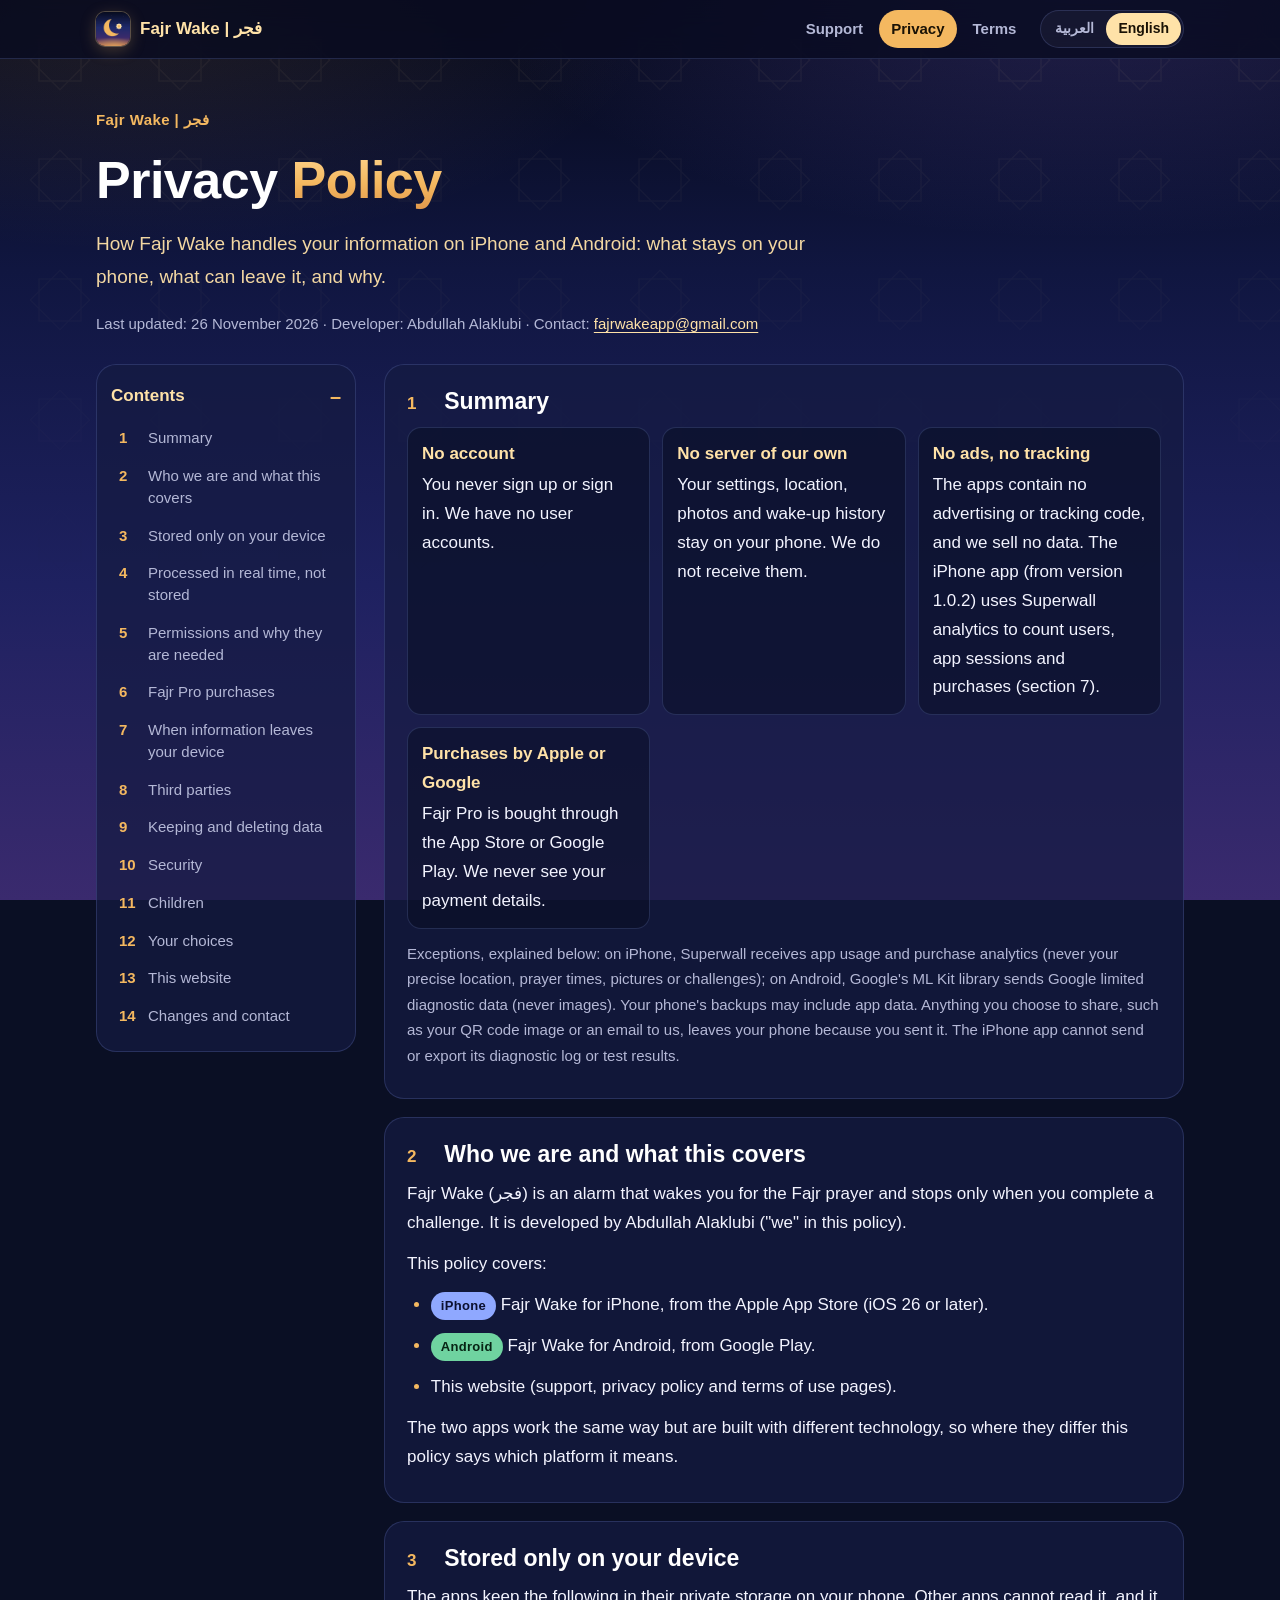
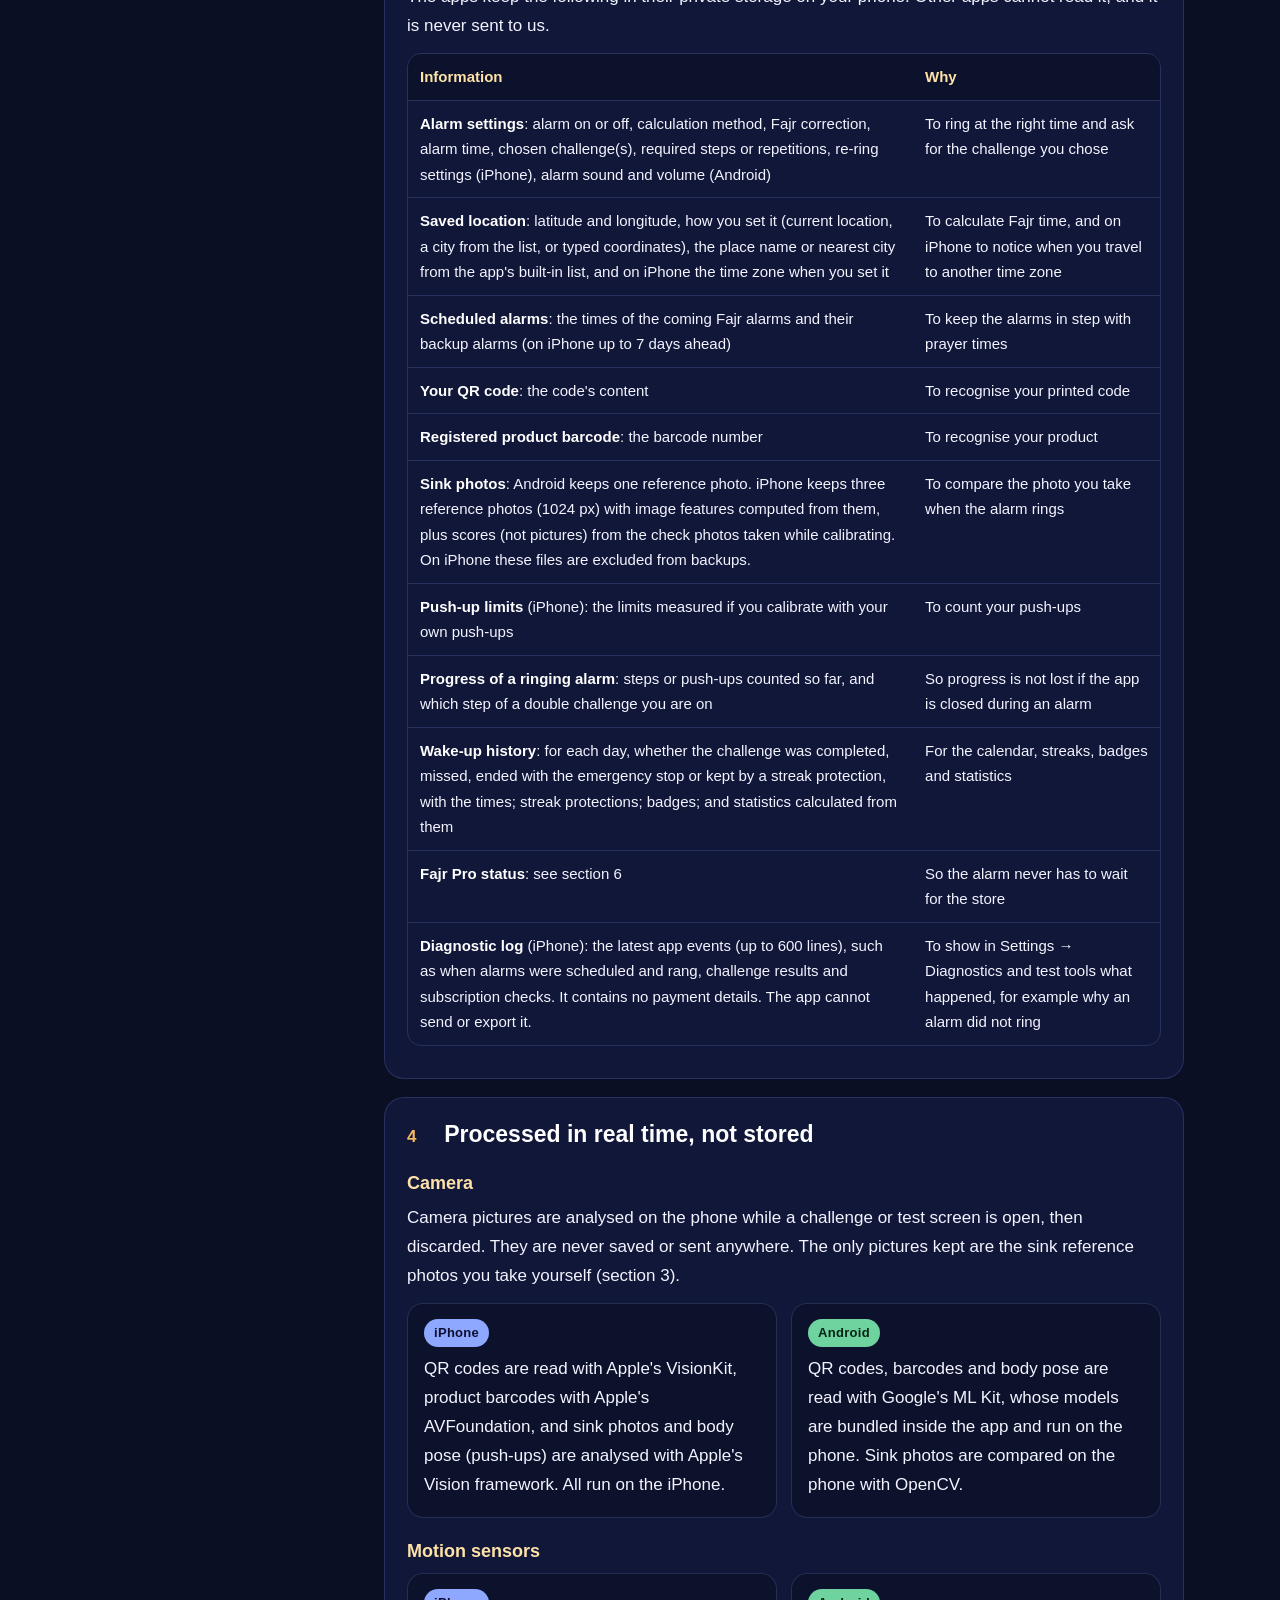
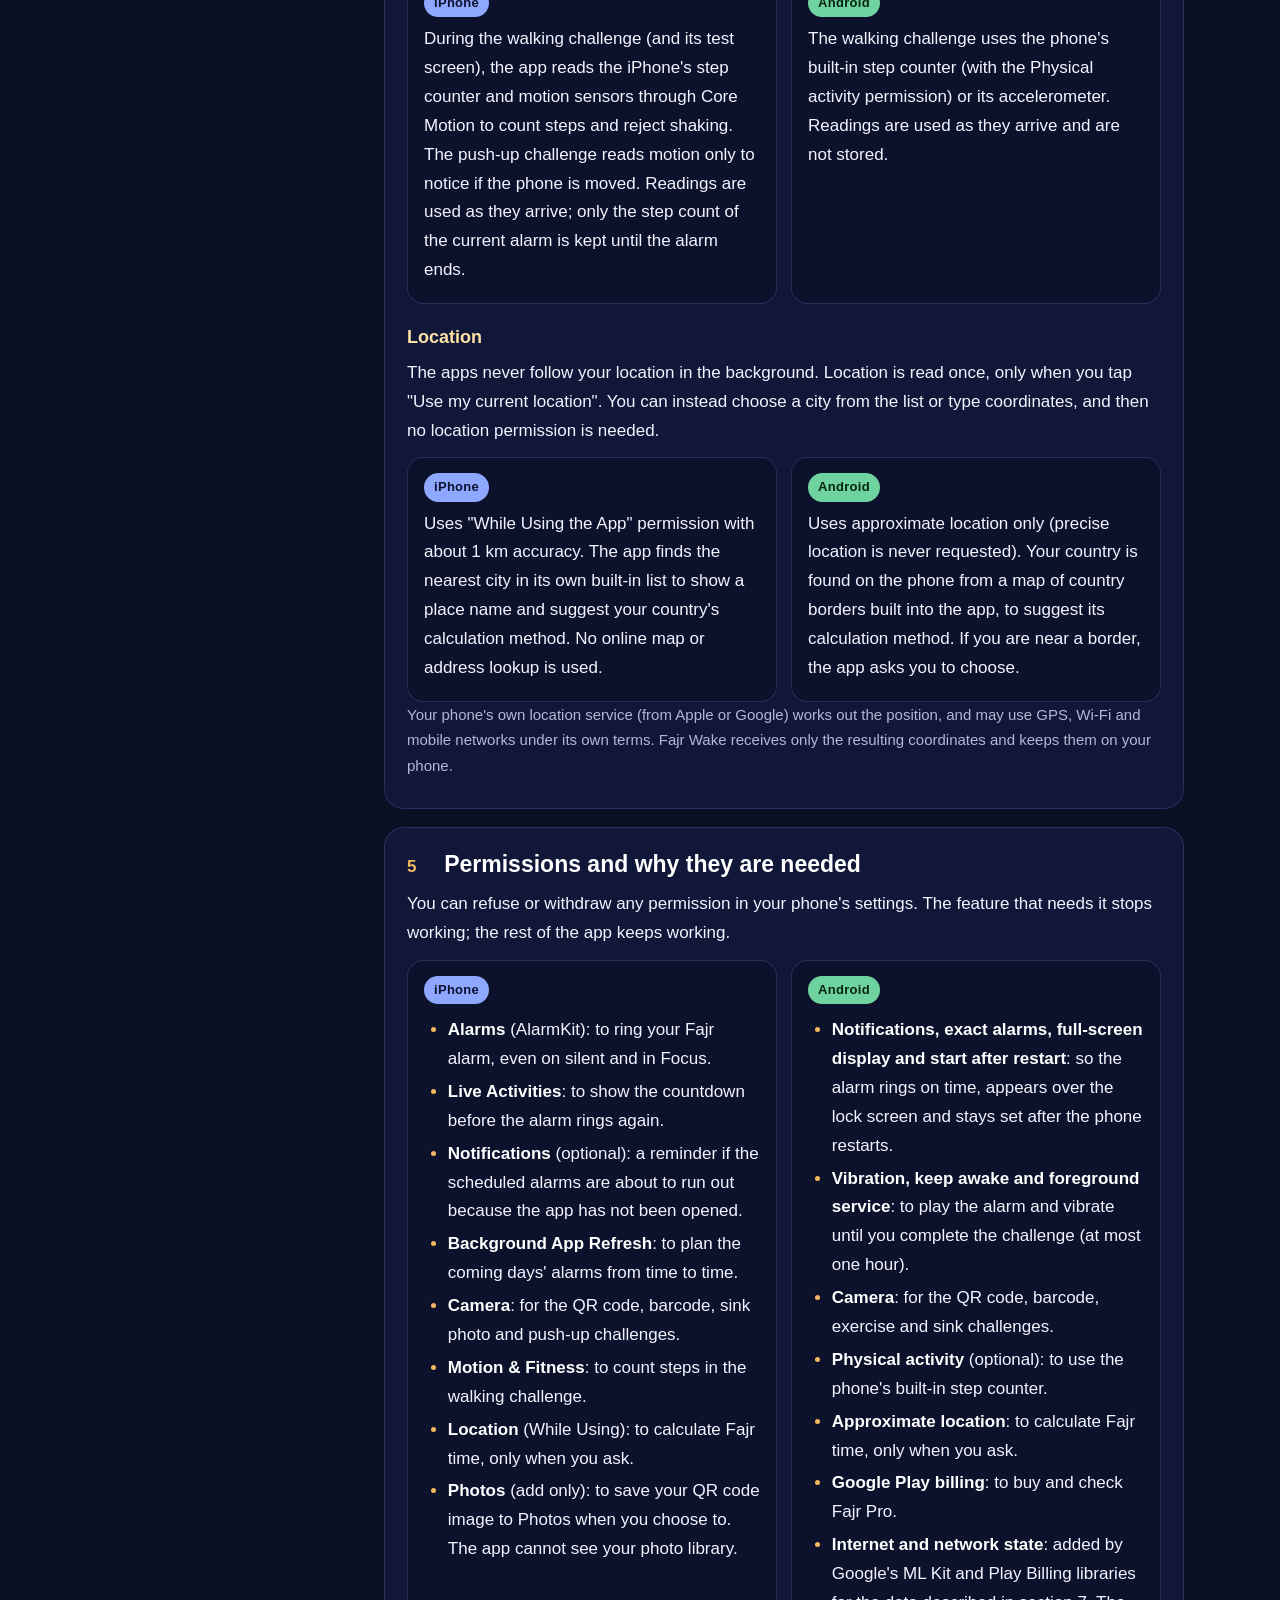
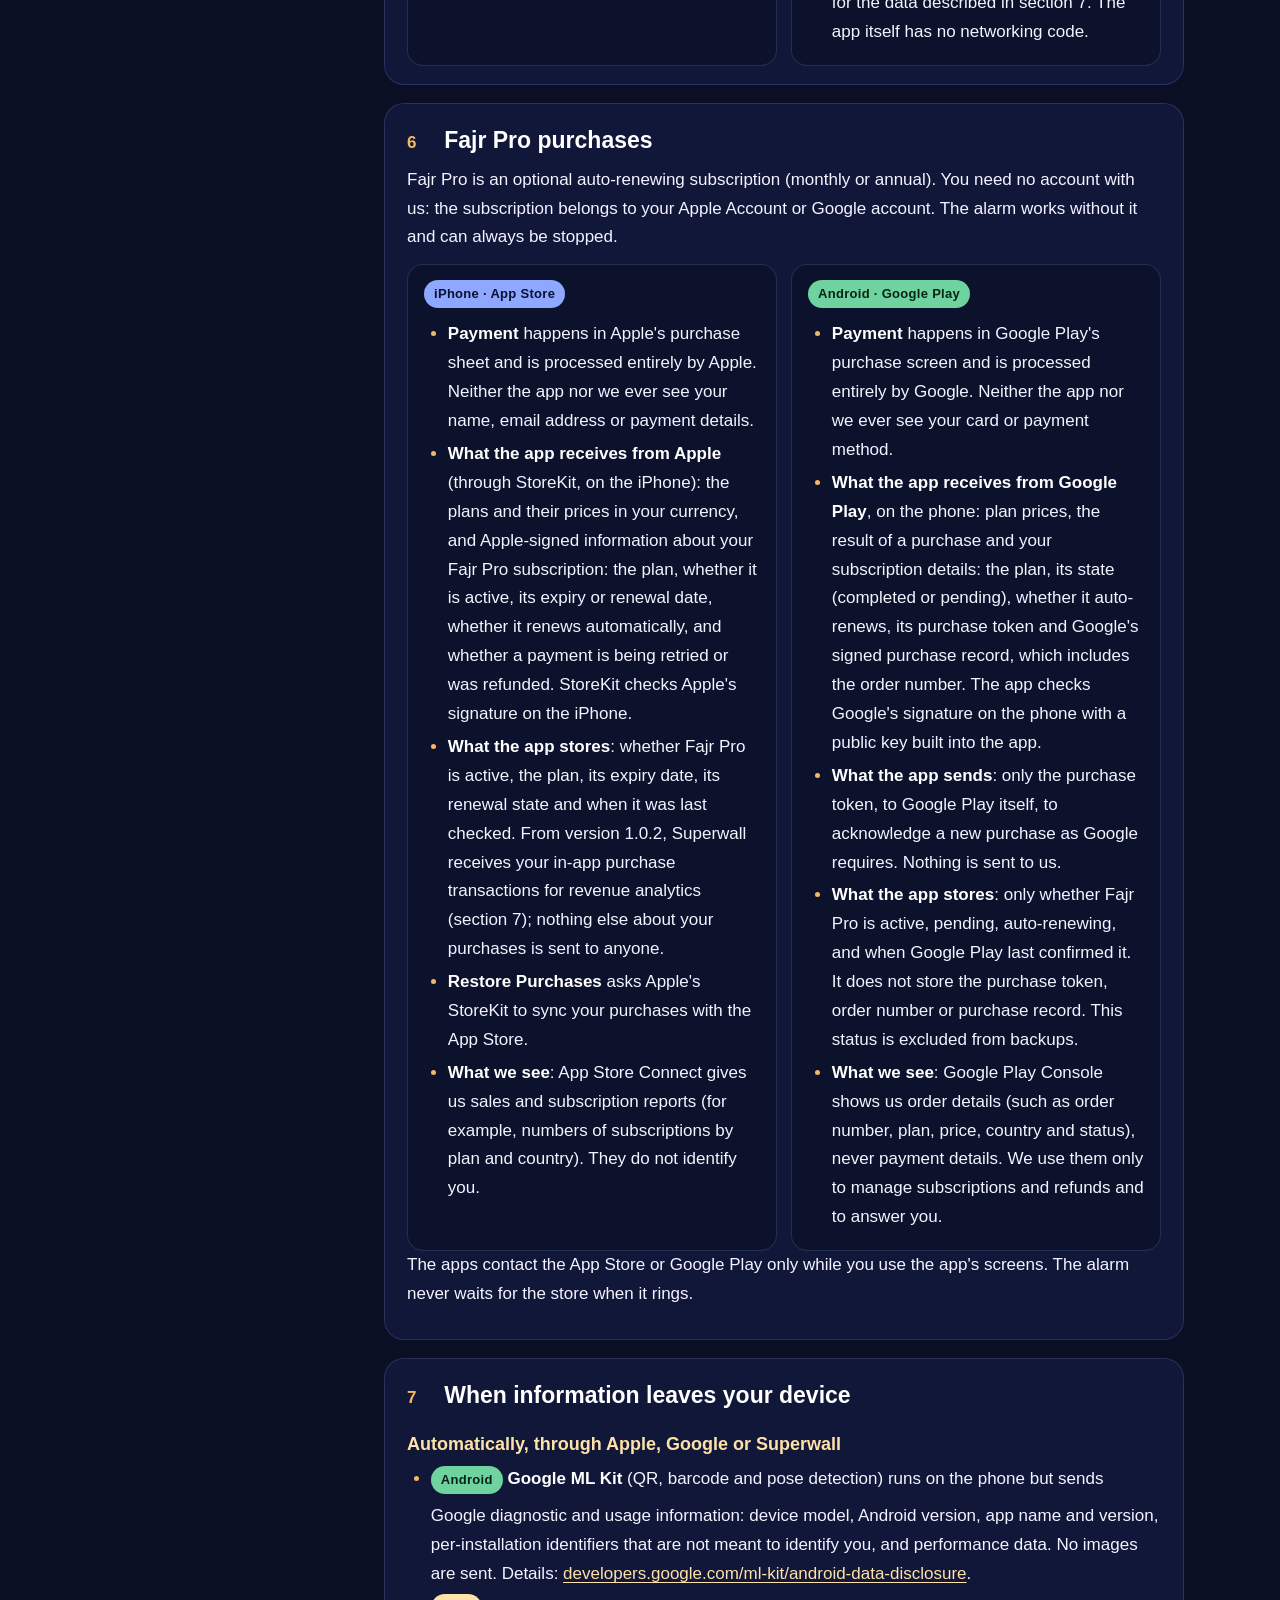
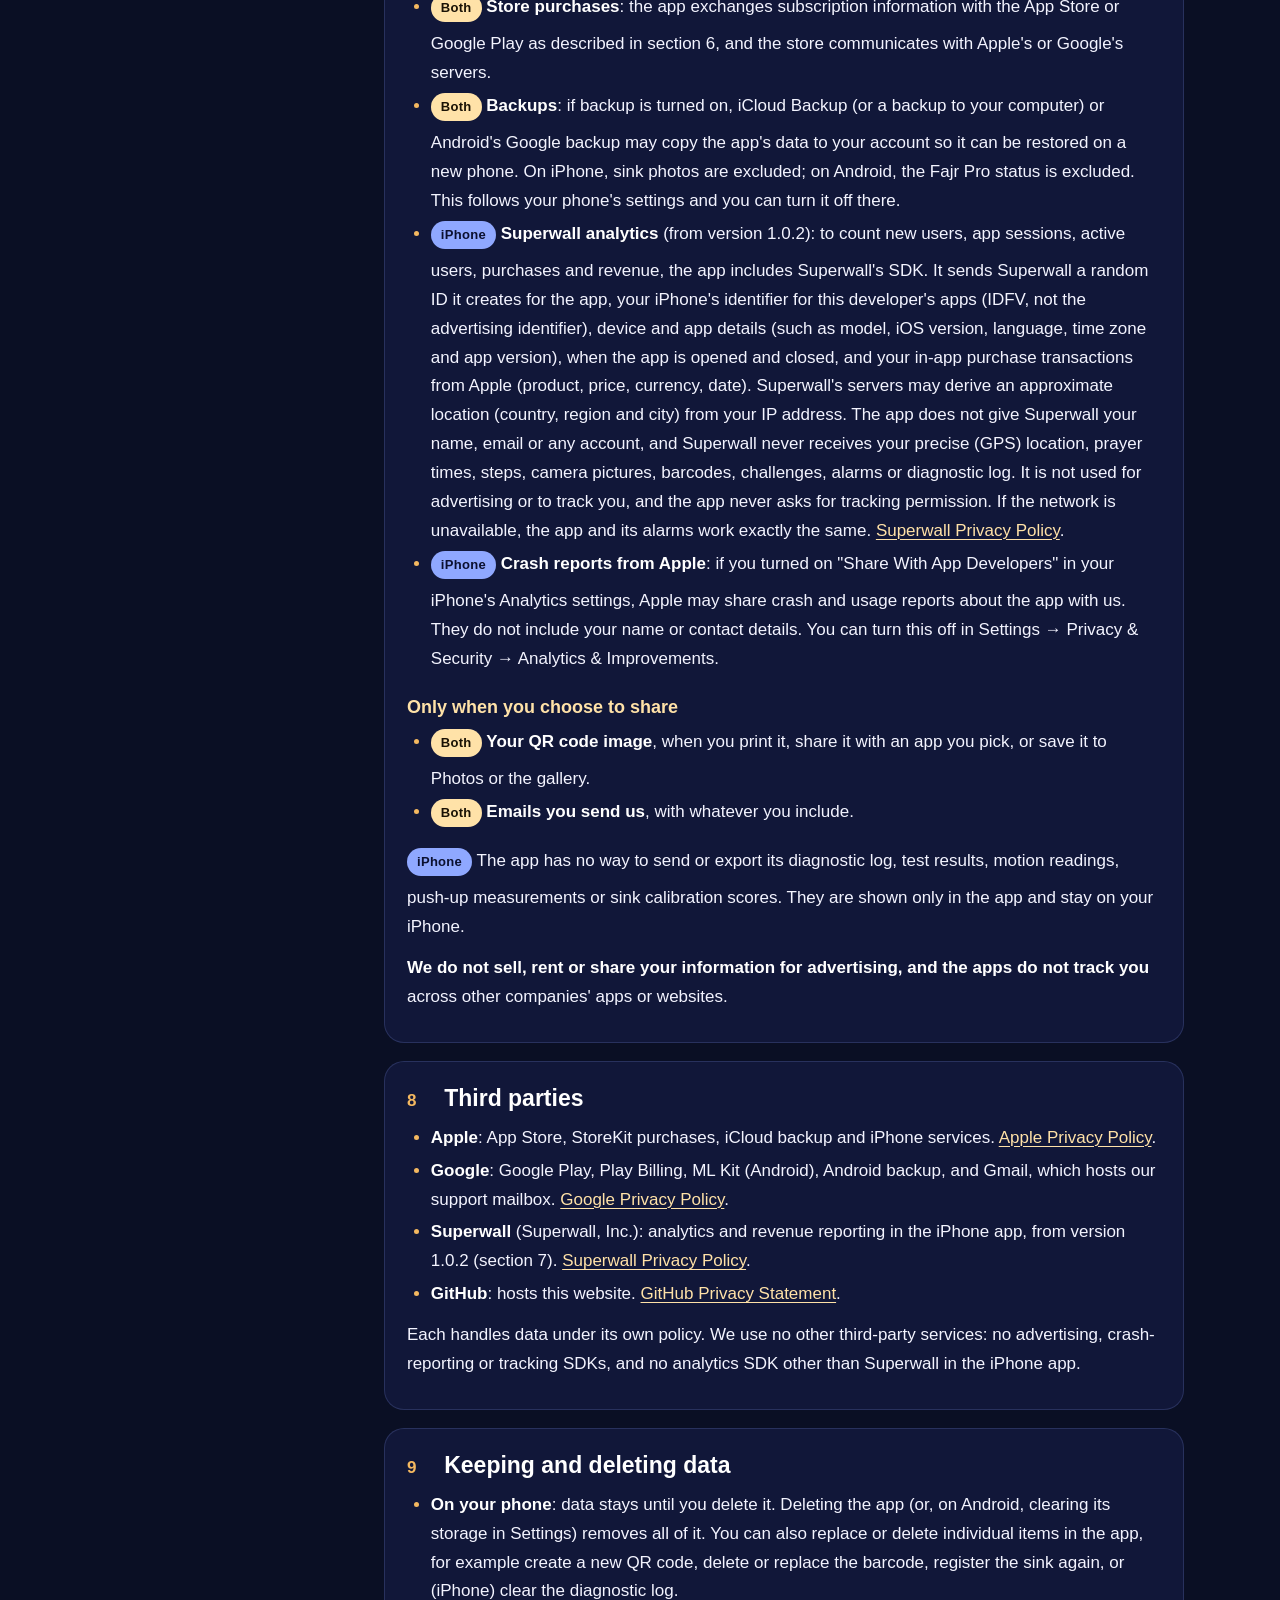
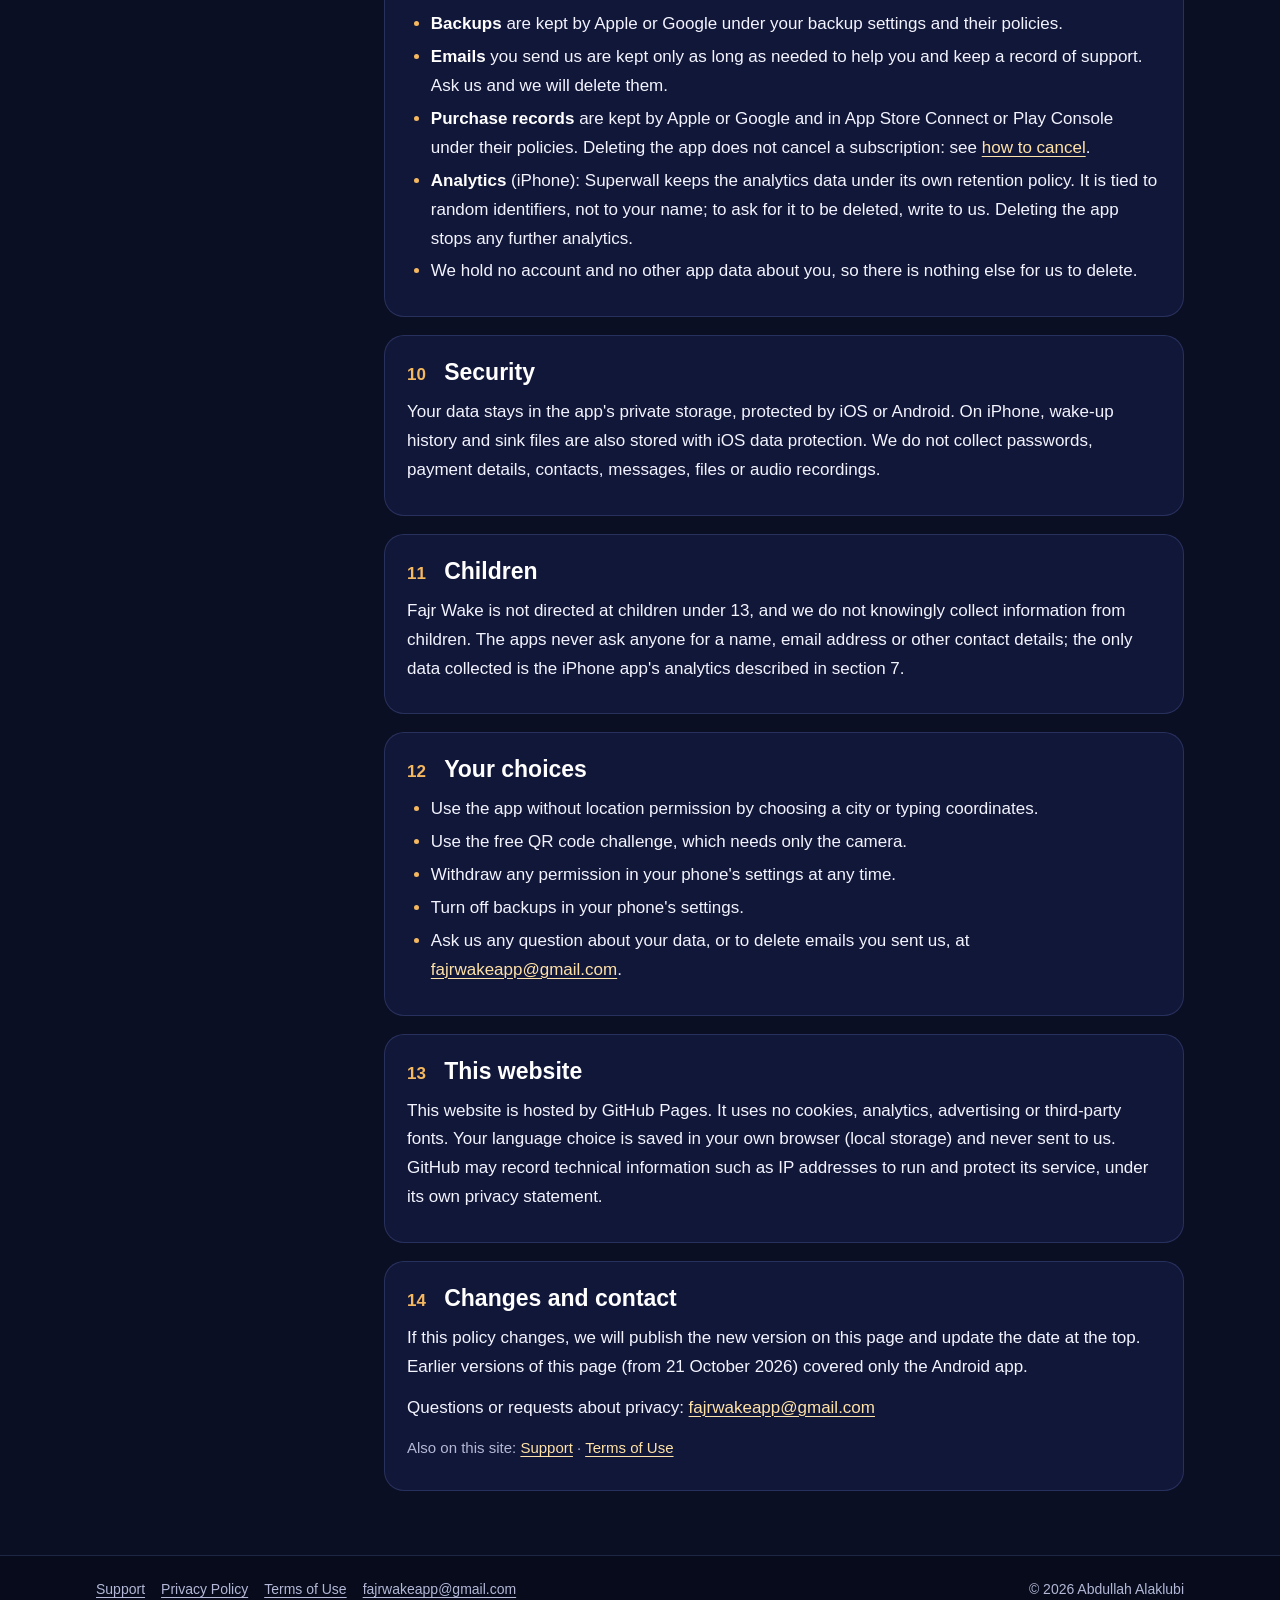
==== commit f8359352: "Privacy policy: Superwall's IP-derived location is country, region and city; never the precise (GPS)" ====
--- a/privacy-site/index.html
+++ b/privacy-site/index.html
@@ -70,7 +70,7 @@
     <div><b>No ads, no tracking</b>The apps contain no advertising or tracking code, and we sell no data. The iPhone app (from version 1.0.2) uses Superwall analytics to count users, app sessions and purchases (section 7).</div>
     <div><b>Purchases by Apple or Google</b>Fajr Pro is bought through the App Store or Google Play. We never see your payment details.</div>
   </div>
-  <p class="small muted" style="margin-top:12px">Exceptions, explained below: on iPhone, Superwall receives app usage and purchase analytics (never your location, prayer times, pictures or challenges); on Android, Google's ML Kit library sends Google limited diagnostic data (never images). Your phone's backups may include app data. Anything you choose to share, such as your QR code image or an email to us, leaves your phone because you sent it. The iPhone app cannot send or export its diagnostic log or test results.</p>
+  <p class="small muted" style="margin-top:12px">Exceptions, explained below: on iPhone, Superwall receives app usage and purchase analytics (never your precise location, prayer times, pictures or challenges); on Android, Google's ML Kit library sends Google limited diagnostic data (never images). Your phone's backups may include app data. Anything you choose to share, such as your QR code image or an email to us, leaves your phone because you sent it. The iPhone app cannot send or export its diagnostic log or test results.</p>
 </section>
 
 <section class="card" id="en-scope">
@@ -191,7 +191,7 @@
     <li><span class="pill android">Android</span> <strong>Google ML Kit</strong> (QR, barcode and pose detection) runs on the phone but sends Google diagnostic and usage information: device model, Android version, app name and version, per-installation identifiers that are not meant to identify you, and performance data. No images are sent. Details: <a href="https://developers.google.com/ml-kit/android-data-disclosure">developers.google.com/ml-kit/android-data-disclosure</a>.</li>
     <li><span class="pill both">Both</span> <strong>Store purchases</strong>: the app exchanges subscription information with the App Store or Google Play as described in section 6, and the store communicates with Apple's or Google's servers.</li>
     <li><span class="pill both">Both</span> <strong>Backups</strong>: if backup is turned on, iCloud Backup (or a backup to your computer) or Android's Google backup may copy the app's data to your account so it can be restored on a new phone. On iPhone, sink photos are excluded; on Android, the Fajr Pro status is excluded. This follows your phone's settings and you can turn it off there.</li>
-    <li><span class="pill ios">iPhone</span> <strong>Superwall analytics</strong> (from version 1.0.2): to count new users, app sessions, active users, purchases and revenue, the app includes Superwall's SDK. It sends Superwall a random ID it creates for the app, your iPhone's identifier for this developer's apps (IDFV, not the advertising identifier), device and app details (such as model, iOS version, language, time zone and app version), when the app is opened and closed, and your in-app purchase transactions from Apple (product, price, currency, date). Superwall's servers may derive an approximate region from your IP address. The app does not give Superwall your name, email or any account, and Superwall never receives your location, prayer times, steps, camera pictures, barcodes, challenges, alarms or diagnostic log. It is not used for advertising or to track you, and the app never asks for tracking permission. If the network is unavailable, the app and its alarms work exactly the same. <a href="https://superwall.com/legal/privacy-policy">Superwall Privacy Policy</a>.</li>
+    <li><span class="pill ios">iPhone</span> <strong>Superwall analytics</strong> (from version 1.0.2): to count new users, app sessions, active users, purchases and revenue, the app includes Superwall's SDK. It sends Superwall a random ID it creates for the app, your iPhone's identifier for this developer's apps (IDFV, not the advertising identifier), device and app details (such as model, iOS version, language, time zone and app version), when the app is opened and closed, and your in-app purchase transactions from Apple (product, price, currency, date). Superwall's servers may derive an approximate location (country, region and city) from your IP address. The app does not give Superwall your name, email or any account, and Superwall never receives your precise (GPS) location, prayer times, steps, camera pictures, barcodes, challenges, alarms or diagnostic log. It is not used for advertising or to track you, and the app never asks for tracking permission. If the network is unavailable, the app and its alarms work exactly the same. <a href="https://superwall.com/legal/privacy-policy">Superwall Privacy Policy</a>.</li>
     <li><span class="pill ios">iPhone</span> <strong>Crash reports from Apple</strong>: if you turned on "Share With App Developers" in your iPhone's Analytics settings, Apple may share crash and usage reports about the app with us. They do not include your name or contact details. You can turn this off in Settings → Privacy &amp; Security → Analytics &amp; Improvements.</li>
   </ul>
   <h3>Only when you choose to share</h3>
@@ -303,7 +303,7 @@
     <div><b>بلا إعلانات ولا تتبّع</b>لا يحتوي التطبيقان على أي شيفرة إعلانات أو تتبّع، ولا نبيع أي بيانات. ويستخدم تطبيق الآيفون (من الإصدار 1.0.2) تحليلات Superwall لمعرفة عدد المستخدمين وجلسات الاستخدام والمشتريات (القسم ٧).</div>
     <div><b>الشراء عبر Apple أو Google</b>يُشترى فجر Pro من App Store أو Google Play، ولا نرى بيانات الدفع أبدًا.</div>
   </div>
-  <p class="small muted" style="margin-top:12px">استثناءات موضّحة أدناه: على الآيفون تتلقى Superwall تحليلات الاستخدام والمشتريات (ولا تتلقى أبدًا موقعك أو أوقات الصلاة أو الصور أو التحديات)، وعلى أندرويد ترسل مكتبة ML Kit من Google بيانات تشخيصية محدودة إلى Google (ولا ترسل الصور أبدًا). وقد تتضمن النسخ الاحتياطية لهاتفك بيانات التطبيق. وما تختار مشاركته بنفسك، كصورة رمز QR الخاص بك أو رسالة بريد إلينا، يغادر هاتفك لأنك أرسلته. ولا يستطيع تطبيق الآيفون إرسال سجل التشخيص أو نتائج الاختبارات أو تصديرها.</p>
+  <p class="small muted" style="margin-top:12px">استثناءات موضّحة أدناه: على الآيفون تتلقى Superwall تحليلات الاستخدام والمشتريات (ولا تتلقى أبدًا موقعك الدقيق أو أوقات الصلاة أو الصور أو التحديات)، وعلى أندرويد ترسل مكتبة ML Kit من Google بيانات تشخيصية محدودة إلى Google (ولا ترسل الصور أبدًا). وقد تتضمن النسخ الاحتياطية لهاتفك بيانات التطبيق. وما تختار مشاركته بنفسك، كصورة رمز QR الخاص بك أو رسالة بريد إلينا، يغادر هاتفك لأنك أرسلته. ولا يستطيع تطبيق الآيفون إرسال سجل التشخيص أو نتائج الاختبارات أو تصديرها.</p>
 </section>
 
 <section class="card" id="ar-scope">
@@ -424,7 +424,7 @@
     <li><span class="pill android">أندرويد</span> <strong>مكتبة ML Kit من Google</strong> (مسح QR والباركود وتتبّع وضعية الجسم) تعمل على الهاتف، لكنها ترسل إلى Google معلومات تشخيصية واستخدامية: طراز الجهاز وإصدار أندرويد واسم التطبيق وإصداره ومعرّفات خاصة بالتثبيت لا تهدف إلى تحديد هويتك وبيانات الأداء. ولا تُرسل أي صور. التفاصيل: <a href="https://developers.google.com/ml-kit/android-data-disclosure" class="ltr">developers.google.com/ml-kit/android-data-disclosure</a>.</li>
     <li><span class="pill both">كلاهما</span> <strong>مشتريات المتجر</strong>: يتبادل التطبيق معلومات الاشتراك مع App Store أو Google Play كما في القسم ٦، ويتواصل المتجر مع خوادم Apple أو Google.</li>
     <li><span class="pill both">كلاهما</span> <strong>النسخ الاحتياطي</strong>: إن كان مفعّلًا، فقد ينسخ iCloud (أو النسخ الاحتياطي إلى حاسوبك) أو النسخ الاحتياطي من Google في أندرويد بيانات التطبيق إلى حسابك لاستعادتها على هاتف جديد. على الآيفون تُستثنى صور المغسلة، وعلى أندرويد تُستثنى حالة فجر Pro. يخضع ذلك لإعدادات هاتفك، ويمكنك إيقافه منها.</li>
-    <li><span class="pill ios">آيفون</span> <strong>تحليلات Superwall</strong> (من الإصدار 1.0.2): لمعرفة عدد المستخدمين الجدد وجلسات الاستخدام والمستخدمين النشطين والمشتريات والإيرادات، يتضمن التطبيق مكتبة Superwall. وهي ترسل إلى Superwall معرّفًا عشوائيًا تنشئه للتطبيق، ومعرّف آيفونك الخاص بتطبيقات هذا المطوّر (<span lang="en" dir="ltr">IDFV</span>، وليس معرّف الإعلانات)، وتفاصيل الجهاز والتطبيق (مثل الطراز وإصدار iOS واللغة والمنطقة الزمنية وإصدار التطبيق)، ووقت فتح التطبيق وإغلاقه، ومعاملات مشترياتك داخل التطبيق من Apple (المنتج والسعر والعملة والتاريخ). وقد تستنتج خوادم Superwall منطقة تقريبية من عنوان IP. لا يعطي التطبيق Superwall اسمك ولا بريدك ولا أي حساب، ولا تتلقى Superwall أبدًا موقعك ولا أوقات الصلاة ولا خطواتك ولا صور الكاميرا ولا الباركود ولا التحديات ولا المنبهات ولا سجل التشخيص. ولا يُستخدم ذلك للإعلانات أو لتتبّعك، ولا يطلب التطبيق أبدًا إذن التتبّع. وإن انقطعت الشبكة يعمل التطبيق ومنبهاته كما هي تمامًا. <a href="https://superwall.com/legal/privacy-policy">سياسة خصوصية Superwall</a>.</li>
+    <li><span class="pill ios">آيفون</span> <strong>تحليلات Superwall</strong> (من الإصدار 1.0.2): لمعرفة عدد المستخدمين الجدد وجلسات الاستخدام والمستخدمين النشطين والمشتريات والإيرادات، يتضمن التطبيق مكتبة Superwall. وهي ترسل إلى Superwall معرّفًا عشوائيًا تنشئه للتطبيق، ومعرّف آيفونك الخاص بتطبيقات هذا المطوّر (<span lang="en" dir="ltr">IDFV</span>، وليس معرّف الإعلانات)، وتفاصيل الجهاز والتطبيق (مثل الطراز وإصدار iOS واللغة والمنطقة الزمنية وإصدار التطبيق)، ووقت فتح التطبيق وإغلاقه، ومعاملات مشترياتك داخل التطبيق من Apple (المنتج والسعر والعملة والتاريخ). وقد تستنتج خوادم Superwall موقعًا تقريبيًا (الدولة والمنطقة والمدينة) من عنوان IP. لا يعطي التطبيق Superwall اسمك ولا بريدك ولا أي حساب، ولا تتلقى Superwall أبدًا موقعك الدقيق (GPS) ولا أوقات الصلاة ولا خطواتك ولا صور الكاميرا ولا الباركود ولا التحديات ولا المنبهات ولا سجل التشخيص. ولا يُستخدم ذلك للإعلانات أو لتتبّعك، ولا يطلب التطبيق أبدًا إذن التتبّع. وإن انقطعت الشبكة يعمل التطبيق ومنبهاته كما هي تمامًا. <a href="https://superwall.com/legal/privacy-policy">سياسة خصوصية Superwall</a>.</li>
     <li><span class="pill ios">آيفون</span> <strong>تقارير الأعطال من Apple</strong>: إن فعّلت «المشاركة مع مطوّري التطبيقات» في إعدادات التحليلات في الآيفون، فقد تشاركنا Apple تقارير الأعطال والاستخدام الخاصة بالتطبيق، ولا تتضمن اسمك أو بيانات تواصلك. يمكنك إيقاف ذلك من الإعدادات ← الخصوصية والأمن ← التحليلات والتحسينات.</li>
   </ul>
   <h3>فقط عندما تختار المشاركة</h3>
